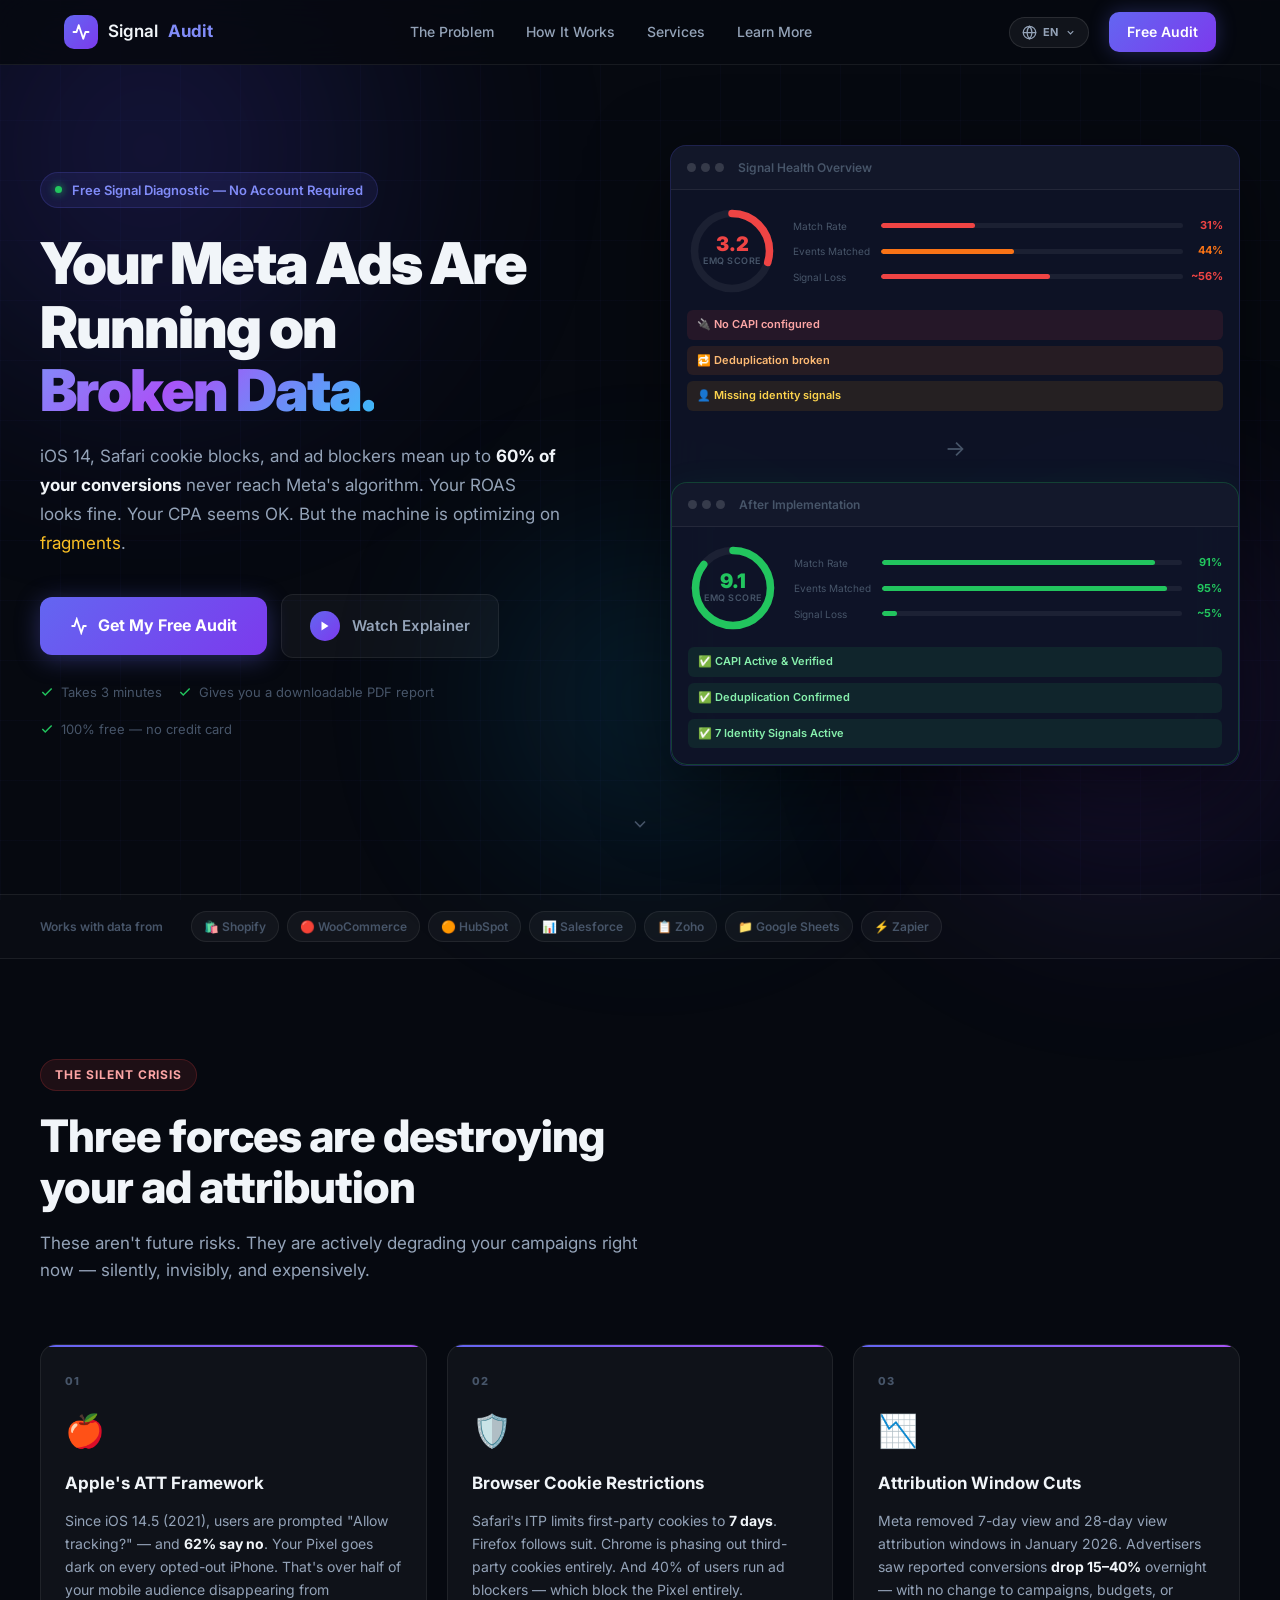
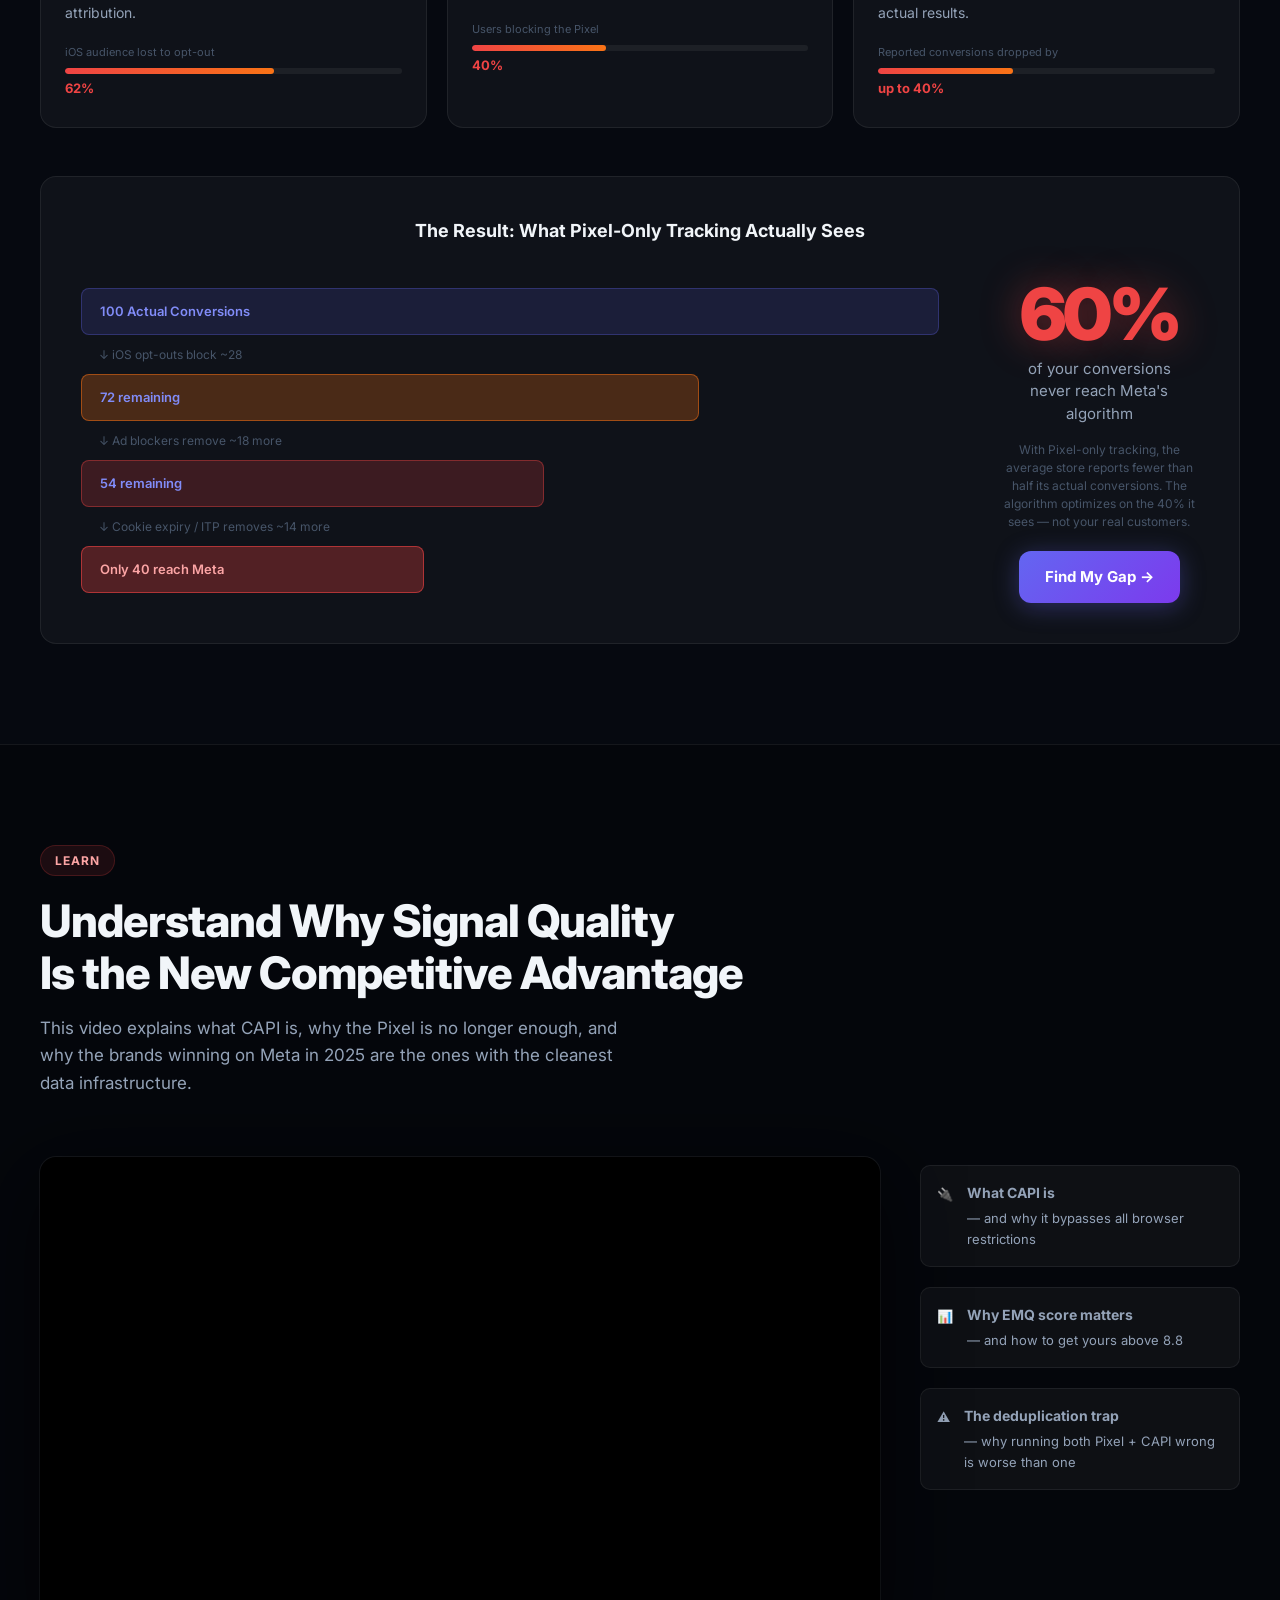
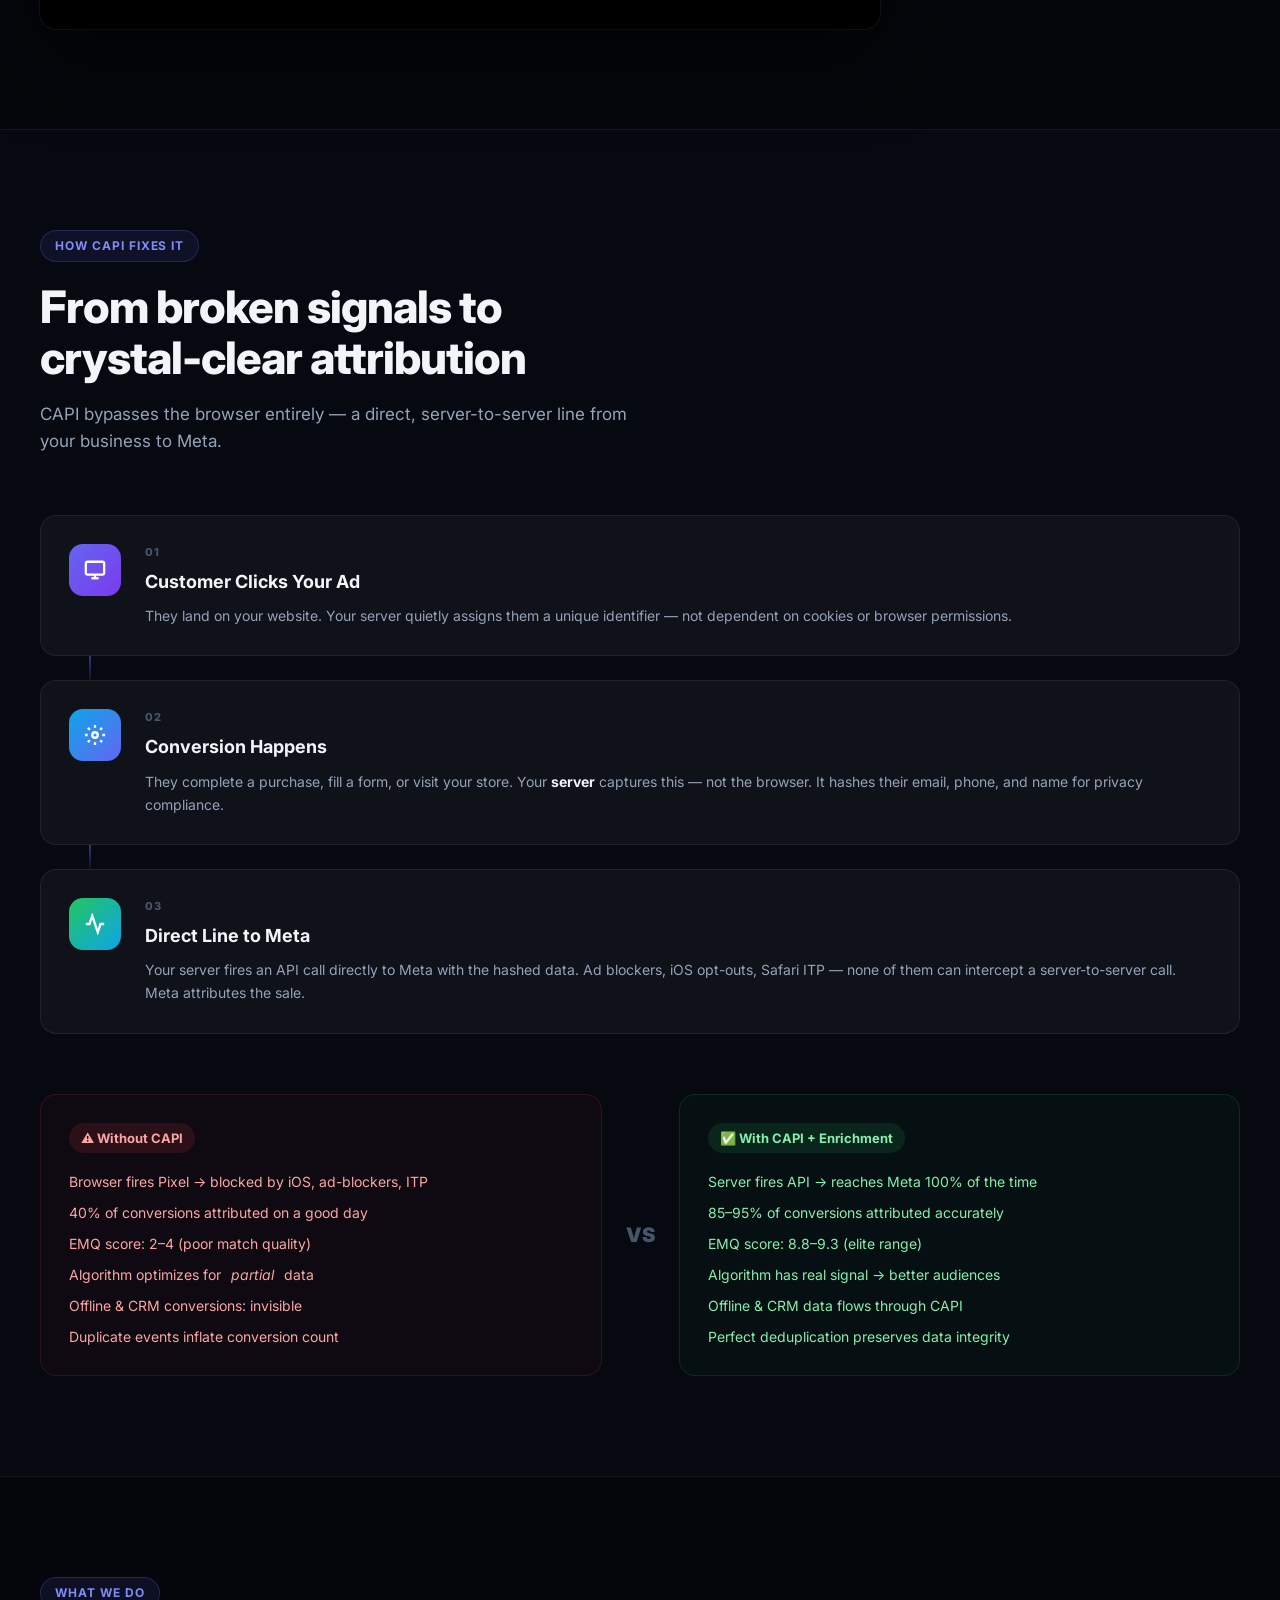
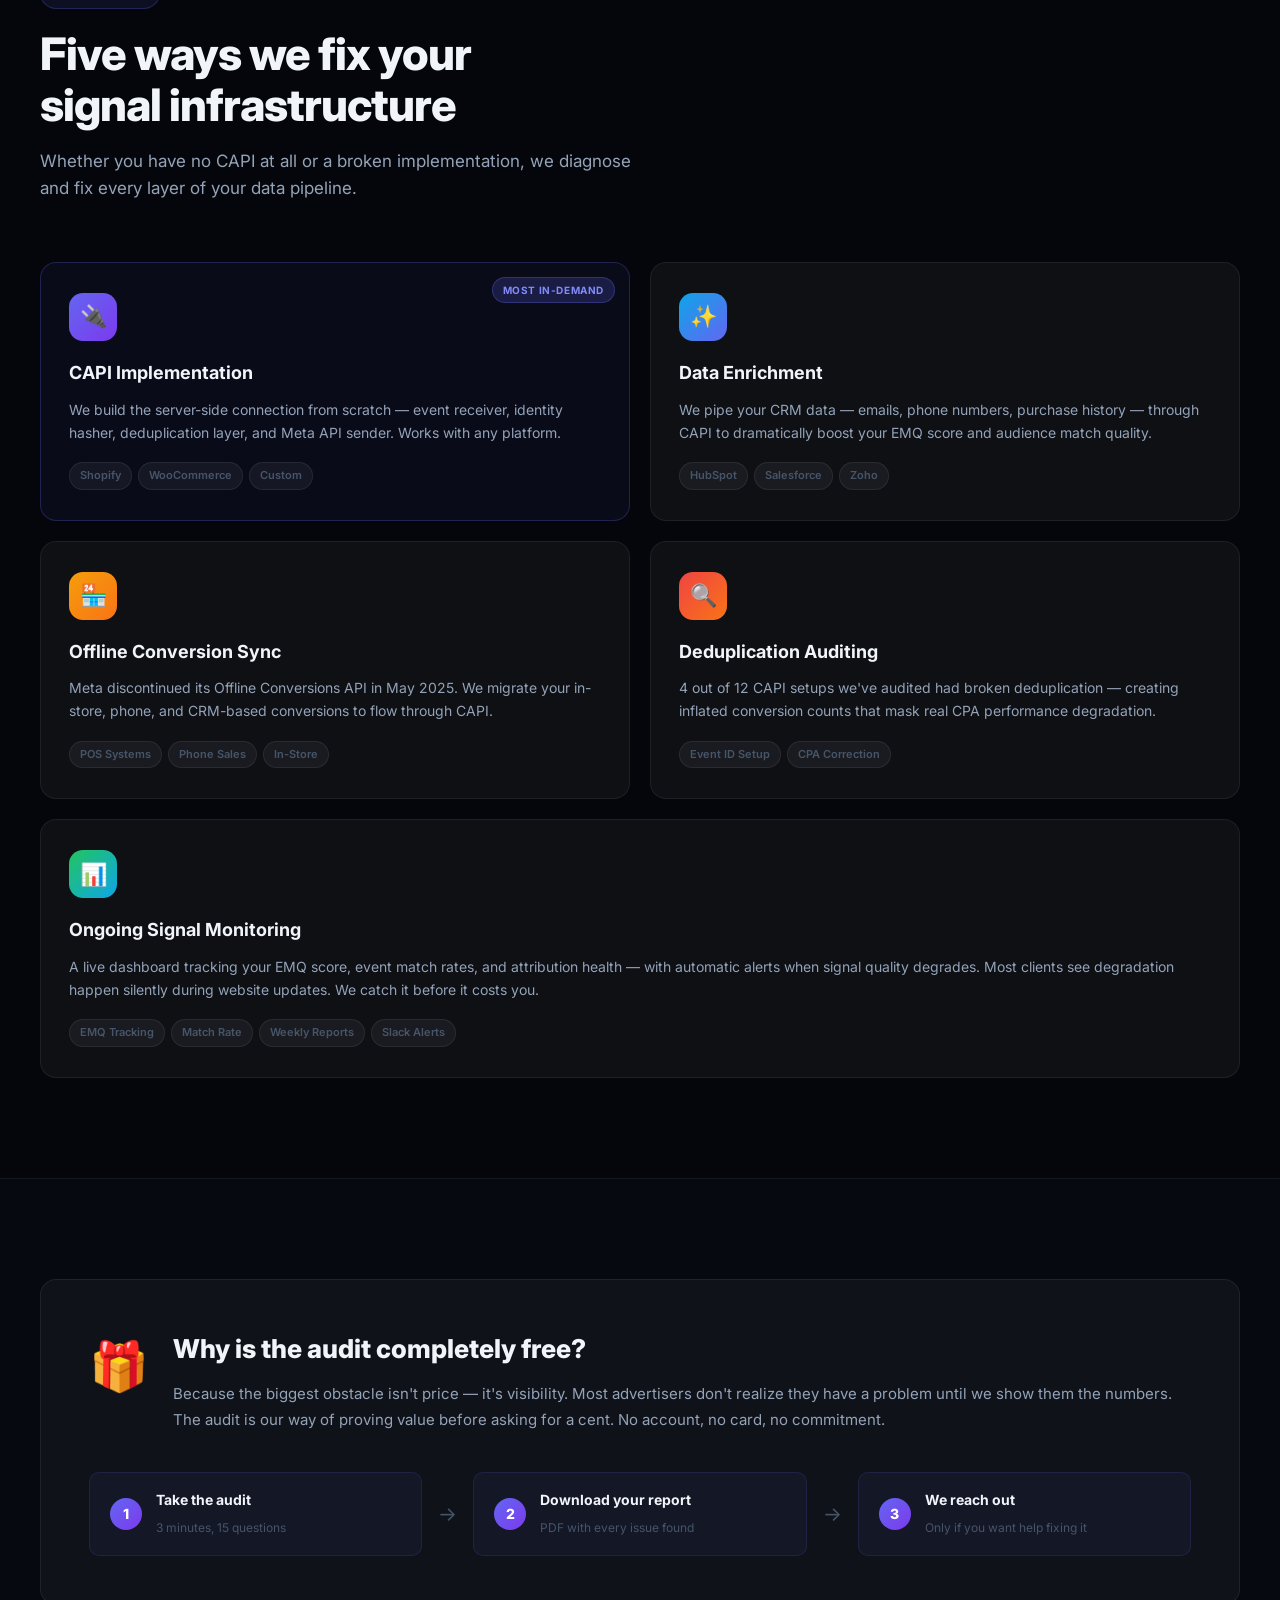
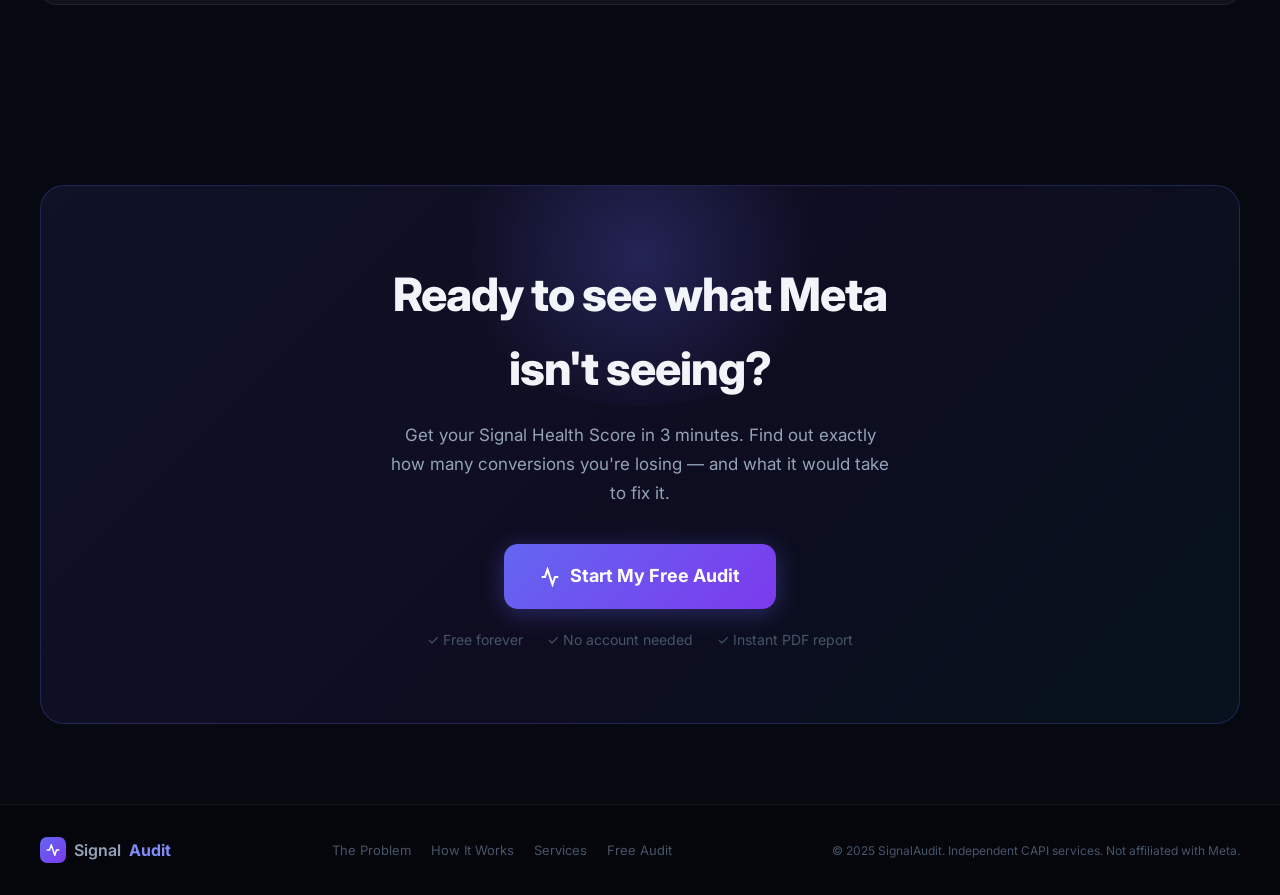
==== index.html @ 362a24eb "Initial commit: Meta CAPI Signal Audit Platform with Email Delivery (Resend)" ====
<!DOCTYPE html>
<html lang="en" dir="ltr">
<head>
  <meta charset="UTF-8" />
  <meta name="viewport" content="width=device-width, initial-scale=1.0" />
  <title>SignalAudit — Free Meta CAPI Diagnostic for Advertisers</title>
  <meta name="description" content="Is Meta getting your real conversion data? Get a free CAPI signal audit that shows exactly how much revenue your broken tracking is costing you — in 3 minutes." />
  <link rel="preconnect" href="https://fonts.googleapis.com" />
  <link rel="preconnect" href="https://fonts.gstatic.com" crossorigin />
  <link href="https://fonts.googleapis.com/css2?family=Inter:wght@300;400;500;600;700;800;900&display=swap" rel="stylesheet" />
  <link rel="stylesheet" href="landing.css" />
</head>
<body>

  <div class="bg-grid"></div>
  <div class="bg-blob b1"></div>
  <div class="bg-blob b2"></div>
  <div class="bg-blob b3"></div>

  <!-- ══ NAV ══ -->
  <nav class="navbar" id="navbar">
    <div class="nav-inner">
      <a href="index.html" class="nav-logo">
        <div class="logo-mark">
          <svg width="18" height="18" viewBox="0 0 24 24" fill="none" stroke="currentColor" stroke-width="2.5" stroke-linecap="round" stroke-linejoin="round"><path d="M22 12h-4l-3 9L9 3l-3 9H2"/></svg>
        </div>
        Signal<strong>Audit</strong>
      </a>
      <div class="nav-links">
        <a href="#problem"      class="nav-link" data-i18n="nav_problem">The Problem</a>
        <a href="#how-it-works" class="nav-link" data-i18n="nav_howItWorks">How It Works</a>
        <a href="#services"     class="nav-link" data-i18n="nav_services">Services</a>
        <a href="#video"        class="nav-link" data-i18n="nav_learnMore">Learn More</a>
      </div>

      <!-- Lang Switcher -->
      <div class="lang-switcher" id="langSwitcher">
        <button class="lang-trigger" onclick="toggleLangMenu(event)" aria-label="Change language">
          <svg width="15" height="15" viewBox="0 0 24 24" fill="none" stroke="currentColor" stroke-width="2" stroke-linecap="round" stroke-linejoin="round"><circle cx="12" cy="12" r="10"/><line x1="2" y1="12" x2="22" y2="12"/><path d="M12 2a15.3 15.3 0 0 1 4 10 15.3 15.3 0 0 1-4 10 15.3 15.3 0 0 1-4-10 15.3 15.3 0 0 1 4-10z"/></svg>
          <span class="lang-current">EN</span>
          <svg class="lang-chevron" width="11" height="11" viewBox="0 0 24 24" fill="none" stroke="currentColor" stroke-width="2.5"><polyline points="6 9 12 15 18 9"/></svg>
        </button>
        <div class="lang-dropdown" id="langDropdown">
          <button class="lang-option active" data-lang="en" onclick="setLang('en')">
            <span class="lang-flag">🇬🇧</span><span class="lang-option-name">English</span><span class="lang-check">✓</span>
          </button>
          <button class="lang-option" data-lang="ar" onclick="setLang('ar')">
            <span class="lang-flag">🇸🇦</span><span class="lang-option-name">العربية</span><span class="lang-check">✓</span>
          </button>
          <button class="lang-option" data-lang="fr" onclick="setLang('fr')">
            <span class="lang-flag">🇫🇷</span><span class="lang-option-name">Français</span><span class="lang-check">✓</span>
          </button>
        </div>
      </div>

      <a href="audit.html" class="nav-cta" data-i18n="nav_freeAudit">
        Free Audit
        <svg width="14" height="14" viewBox="0 0 24 24" fill="none" stroke="currentColor" stroke-width="2.5"><line x1="5" y1="12" x2="19" y2="12"/><polyline points="12 5 19 12 12 19"/></svg>
      </a>
      <button class="hamburger" id="hamburger" onclick="toggleMenu()">
        <span></span><span></span><span></span>
      </button>
    </div>
    <div class="mobile-menu" id="mobileMenu">
      <a href="#problem"      onclick="toggleMenu()" data-i18n="nav_problem">The Problem</a>
      <a href="#how-it-works" onclick="toggleMenu()" data-i18n="nav_howItWorks">How It Works</a>
      <a href="#services"     onclick="toggleMenu()" data-i18n="nav_services">Services</a>
      <a href="#video"        onclick="toggleMenu()" data-i18n="nav_learnMore">Learn More</a>
      <a href="audit.html" class="mobile-cta" data-i18n="nav_freeAudit">Start Free Audit →</a>
    </div>
  </nav>

  <!-- ══ HERO ══ -->
  <section class="hero">
    <div class="hero-inner">
      <div class="hero-text">
        <div class="eyebrow">
          <span class="dot"></span>
          <span data-i18n="hero_eyebrow">Free Signal Diagnostic — No Account Required</span>
        </div>
        <h1><span data-i18n="hero_h1_line1">Your Meta Ads Are Running on</span><br/><span class="grad" data-i18n="hero_h1_line2">Broken Data.</span></h1>
        <p class="hero-sub" data-i18n-html="hero_sub">iOS 14, Safari cookie blocks, and ad blockers mean up to <strong>60% of your conversions</strong> never reach Meta's algorithm. Your ROAS looks fine. Your CPA seems OK. But the machine is optimizing on <em>fragments</em>.</p>
        <div class="hero-actions">
          <a href="audit.html" class="btn-primary btn-lg">
            <svg width="18" height="18" viewBox="0 0 24 24" fill="none" stroke="currentColor" stroke-width="2.5"><path d="M22 12h-4l-3 9L9 3l-3 9H2"/></svg>
            <span data-i18n="hero_cta1">Get My Free Audit</span>
          </a>
          <a href="#video" class="btn-ghost btn-lg">
            <span class="play-icon">
              <svg width="12" height="12" viewBox="0 0 24 24" fill="currentColor"><polygon points="5 3 19 12 5 21 5 3"/></svg>
            </span>
            <span data-i18n="hero_cta2">Watch Explainer</span>
          </a>
        </div>
        <div class="hero-proof">
          <div class="proof-item">
            <svg width="14" height="14" viewBox="0 0 24 24" fill="none" stroke="#22c55e" stroke-width="2.5"><polyline points="20 6 9 17 4 12"/></svg>
            <span data-i18n="hero_proof1">Takes 3 minutes</span>
          </div>
          <div class="proof-item">
            <svg width="14" height="14" viewBox="0 0 24 24" fill="none" stroke="#22c55e" stroke-width="2.5"><polyline points="20 6 9 17 4 12"/></svg>
            <span data-i18n="hero_proof2">Gives you a downloadable PDF report</span>
          </div>
          <div class="proof-item">
            <svg width="14" height="14" viewBox="0 0 24 24" fill="none" stroke="#22c55e" stroke-width="2.5"><polyline points="20 6 9 17 4 12"/></svg>
            <span data-i18n="hero_proof3">100% free — no credit card</span>
          </div>
        </div>
      </div>

      <!-- Hero Visual -->
      <div class="hero-visual">
        <div class="mock-card">
          <div class="mock-header">
            <div class="mock-dots"><span></span><span></span><span></span></div>
            <div class="mock-title" data-i18n="mock_before_title">Signal Health Overview</div>
          </div>
          <div class="mock-body">
            <div class="mock-gauge-row">
              <div class="gauge-wrap">
                <svg class="gauge-svg" viewBox="0 0 120 120">
                  <circle class="gauge-bg" cx="60" cy="60" r="50"/>
                  <circle class="gauge-fill bad" cx="60" cy="60" r="50" stroke-dasharray="314" stroke-dashoffset="220"/>
                </svg>
                <div class="gauge-label">
                  <div class="gauge-num bad">3.2</div>
                  <div class="gauge-sub" data-i18n="mock_emq">EMQ Score</div>
                </div>
              </div>
              <div class="gauge-stats">
                <div class="g-stat">
                  <div class="g-stat-label" data-i18n="mock_match_rate">Match Rate</div>
                  <div class="g-stat-bar"><div class="g-stat-fill" style="width:31%;background:#ef4444"></div></div>
                  <div class="g-stat-pct bad-c">31%</div>
                </div>
                <div class="g-stat">
                  <div class="g-stat-label" data-i18n="mock_events">Events Matched</div>
                  <div class="g-stat-bar"><div class="g-stat-fill" style="width:44%;background:#f97316"></div></div>
                  <div class="g-stat-pct" style="color:#f97316">44%</div>
                </div>
                <div class="g-stat">
                  <div class="g-stat-label" data-i18n="mock_loss">Signal Loss</div>
                  <div class="g-stat-bar"><div class="g-stat-fill" style="width:56%;background:#ef4444"></div></div>
                  <div class="g-stat-pct bad-c">~56%</div>
                </div>
              </div>
            </div>
            <div class="mock-issues">
              <div class="mock-issue red" data-i18n="mock_issue1">🔌 No CAPI configured</div>
              <div class="mock-issue orange" data-i18n="mock_issue2">🔁 Deduplication broken</div>
              <div class="mock-issue yellow" data-i18n="mock_issue3">👤 Missing identity signals</div>
            </div>
          </div>
          <div class="mock-arrow">→</div>
          <div class="mock-card after">
            <div class="mock-header">
              <div class="mock-dots"><span></span><span></span><span></span></div>
              <div class="mock-title" data-i18n="mock_after_title">After Implementation</div>
            </div>
            <div class="mock-body">
              <div class="mock-gauge-row">
                <div class="gauge-wrap">
                  <svg class="gauge-svg" viewBox="0 0 120 120">
                    <circle class="gauge-bg" cx="60" cy="60" r="50"/>
                    <circle class="gauge-fill good" cx="60" cy="60" r="50" stroke-dasharray="314" stroke-dashoffset="45"/>
                  </svg>
                  <div class="gauge-label">
                    <div class="gauge-num good">9.1</div>
                    <div class="gauge-sub" data-i18n="mock_emq">EMQ Score</div>
                  </div>
                </div>
                <div class="gauge-stats">
                  <div class="g-stat">
                    <div class="g-stat-label" data-i18n="mock_match_rate">Match Rate</div>
                    <div class="g-stat-bar"><div class="g-stat-fill" style="width:91%;background:#22c55e"></div></div>
                    <div class="g-stat-pct good-c">91%</div>
                  </div>
                  <div class="g-stat">
                    <div class="g-stat-label" data-i18n="mock_events">Events Matched</div>
                    <div class="g-stat-bar"><div class="g-stat-fill" style="width:95%;background:#22c55e"></div></div>
                    <div class="g-stat-pct good-c">95%</div>
                  </div>
                  <div class="g-stat">
                    <div class="g-stat-label" data-i18n="mock_loss">Signal Loss</div>
                    <div class="g-stat-bar"><div class="g-stat-fill" style="width:5%;background:#22c55e"></div></div>
                    <div class="g-stat-pct good-c">~5%</div>
                  </div>
                </div>
              </div>
              <div class="mock-issues">
                <div class="mock-issue green" data-i18n="mock_fix1">✅ CAPI Active &amp; Verified</div>
                <div class="mock-issue green" data-i18n="mock_fix2">✅ Deduplication Confirmed</div>
                <div class="mock-issue green" data-i18n="mock_fix3">✅ 7 Identity Signals Active</div>
              </div>
            </div>
          </div>
        </div>
      </div>
    </div>
    <div class="scroll-hint">
      <svg width="20" height="20" viewBox="0 0 24 24" fill="none" stroke="currentColor" stroke-width="2"><polyline points="6 9 12 15 18 9"/></svg>
    </div>
  </section>

  <!-- ══ TRUST BAR ══ -->
  <div class="trust-bar">
    <div class="trust-inner">
      <span class="trust-label" data-i18n="trust_label">Works with data from</span>
      <div class="trust-logos">
        <div class="tlogo">🛍️ Shopify</div>
        <div class="tlogo">🔴 WooCommerce</div>
        <div class="tlogo">🟠 HubSpot</div>
        <div class="tlogo">📊 Salesforce</div>
        <div class="tlogo">📋 Zoho</div>
        <div class="tlogo">📁 Google Sheets</div>
        <div class="tlogo">⚡ Zapier</div>
      </div>
    </div>
  </div>

  <!-- ══ THE PROBLEM ══ -->
  <section class="section" id="problem">
    <div class="container">
      <div class="section-badge danger" data-i18n="problem_badge">The Silent Crisis</div>
      <h2 class="section-title" data-i18n-html="problem_title">Three forces are destroying<br/>your ad attribution</h2>
      <p class="section-sub" data-i18n="problem_sub">These aren't future risks. They are actively degrading your campaigns right now.</p>

      <div class="crisis-grid">
        <div class="crisis-card reveal">
          <div class="crisis-num" data-i18n="crisis1_num">01</div>
          <div class="crisis-icon">🍎</div>
          <h3 data-i18n="crisis1_title">Apple's ATT Framework</h3>
          <p data-i18n-html="crisis1_body">Since iOS 14.5 (2021), users are prompted "Allow tracking?" — and <strong>62% say no</strong>.</p>
          <div class="crisis-stat">
            <div class="cstat-label" data-i18n="crisis1_stat">iOS audience lost to opt-out</div>
            <div class="cstat-bar"><div class="cstat-fill" style="width:62%"></div></div>
            <div class="cstat-val" data-i18n="crisis1_val">62%</div>
          </div>
        </div>
        <div class="crisis-card reveal">
          <div class="crisis-num" data-i18n="crisis2_num">02</div>
          <div class="crisis-icon">🛡️</div>
          <h3 data-i18n="crisis2_title">Browser Cookie Restrictions</h3>
          <p data-i18n-html="crisis2_body">Safari's ITP limits first-party cookies to <strong>7 days</strong>.</p>
          <div class="crisis-stat">
            <div class="cstat-label" data-i18n="crisis2_stat">Users blocking the Pixel</div>
            <div class="cstat-bar"><div class="cstat-fill" style="width:40%"></div></div>
            <div class="cstat-val" data-i18n="crisis2_val">40%</div>
          </div>
        </div>
        <div class="crisis-card reveal">
          <div class="crisis-num" data-i18n="crisis3_num">03</div>
          <div class="crisis-icon">📉</div>
          <h3 data-i18n="crisis3_title">Attribution Window Cuts</h3>
          <p data-i18n-html="crisis3_body">Meta removed 7-day view and 28-day view attribution windows in January 2026.</p>
          <div class="crisis-stat">
            <div class="cstat-label" data-i18n="crisis3_stat">Reported conversions dropped by</div>
            <div class="cstat-bar"><div class="cstat-fill" style="width:40%"></div></div>
            <div class="cstat-val" data-i18n="crisis3_val">up to 40%</div>
          </div>
        </div>
      </div>

      <!-- Infograph -->
      <div class="infograph reveal">
        <div class="infograph-title" data-i18n="infograph_title">The Result: What Pixel-Only Tracking Actually Sees</div>
        <div class="infograph-body">
          <div class="funnel-wrap">
            <div class="funnel-step"><div class="funnel-bar" style="width:100%"><span data-i18n="funnel_step1">100 Actual Conversions</span></div></div>
            <div class="funnel-arrow" data-i18n="funnel_arrow1">↓ iOS opt-outs block ~28</div>
            <div class="funnel-step"><div class="funnel-bar" style="width:72%;background:rgba(249,115,22,0.25);border-color:rgba(249,115,22,0.5)"><span data-i18n="funnel_step2">72 remaining</span></div></div>
            <div class="funnel-arrow" data-i18n="funnel_arrow2">↓ Ad blockers remove ~18 more</div>
            <div class="funnel-step"><div class="funnel-bar" style="width:54%;background:rgba(239,68,68,0.2);border-color:rgba(239,68,68,0.4)"><span data-i18n="funnel_step3">54 remaining</span></div></div>
            <div class="funnel-arrow" data-i18n="funnel_arrow3">↓ Cookie expiry / ITP removes ~14 more</div>
            <div class="funnel-step"><div class="funnel-bar" style="width:40%;background:rgba(239,68,68,0.3);border-color:rgba(239,68,68,0.6)"><span style="color:#fca5a5" data-i18n="funnel_step4">Only 40 reach Meta</span></div></div>
          </div>
          <div class="infograph-right">
            <div class="infograph-big-num">60%</div>
            <div class="infograph-big-label" data-i18n-html="infograph_bigLabel">of your conversions<br/>never reach Meta's<br/>algorithm</div>
            <div class="infograph-caption" data-i18n="infograph_caption">With Pixel-only tracking, the average store reports fewer than half its actual conversions.</div>
            <a href="audit.html" class="btn-primary" style="margin-top:20px"><span data-i18n="infograph_btn">Find My Gap →</span></a>
          </div>
        </div>
      </div>
    </div>
  </section>

  <!-- ══ VIDEO ══ -->
  <section class="section section-dark" id="video">
    <div class="container">
      <div class="section-badge" data-i18n="video_badge">Learn</div>
      <h2 class="section-title" data-i18n-html="video_title">Understand Why Signal Quality<br/>Is the New Competitive Advantage</h2>
      <p class="section-sub" data-i18n="video_sub">This video explains what CAPI is, why the Pixel is no longer enough, and why the brands winning on Meta in 2025 are the ones with the cleanest data infrastructure.</p>
      <div class="video-wrap reveal">
        <div class="video-frame">
          <iframe src="https://www.youtube.com/embed/6qgNfVnOtSI?rel=0&modestbranding=1&color=white" title="Meta Conversions API Explained" frameborder="0" allow="accelerometer; autoplay; clipboard-write; encrypted-media; gyroscope; picture-in-picture" allowfullscreen></iframe>
        </div>
        <div class="video-caption">
          <div class="vc-item">
            <div class="vc-icon">🔌</div>
            <div><strong data-i18n="vc1_title">What CAPI is</strong> <span data-i18n="vc1_body">— and why it bypasses all browser restrictions</span></div>
          </div>
          <div class="vc-item">
            <div class="vc-icon">📊</div>
            <div><strong data-i18n="vc2_title">Why EMQ score matters</strong> <span data-i18n="vc2_body">— and how to get yours above 8.8</span></div>
          </div>
          <div class="vc-item">
            <div class="vc-icon">⚠️</div>
            <div><strong data-i18n="vc3_title">The deduplication trap</strong> <span data-i18n="vc3_body">— why running both Pixel + CAPI wrong is worse than one</span></div>
          </div>
        </div>
      </div>
    </div>
  </section>

  <!-- ══ HOW IT WORKS ══ -->
  <section class="section" id="how-it-works">
    <div class="container">
      <div class="section-badge accent" data-i18n="how_badge">How CAPI Fixes It</div>
      <h2 class="section-title" data-i18n-html="how_title">From broken signals to<br/>crystal-clear attribution</h2>
      <p class="section-sub" data-i18n="how_sub">CAPI bypasses the browser entirely — a direct, server-to-server line from your business to Meta.</p>

      <div class="flow-diagram reveal">
        <div class="flow-step">
          <div class="flow-icon" style="background:linear-gradient(135deg,#6366f1,#7c3aed)">
            <svg width="22" height="22" viewBox="0 0 24 24" fill="none" stroke="white" stroke-width="2.5"><rect x="2" y="3" width="20" height="14" rx="2"/><line x1="8" y1="21" x2="16" y2="21"/><line x1="12" y1="17" x2="12" y2="21"/></svg>
          </div>
          <div class="flow-content">
            <div class="flow-num" data-i18n="flow1_num">01</div>
            <div class="flow-title" data-i18n="flow1_title">Customer Clicks Your Ad</div>
            <div class="flow-body" data-i18n="flow1_body">They land on your website. Your server quietly assigns them a unique identifier — not dependent on cookies or browser permissions.</div>
          </div>
        </div>
        <div class="flow-connector"></div>
        <div class="flow-step">
          <div class="flow-icon" style="background:linear-gradient(135deg,#0ea5e9,#6366f1)">
            <svg width="22" height="22" viewBox="0 0 24 24" fill="none" stroke="white" stroke-width="2.5"><circle cx="12" cy="12" r="3"/><path d="M12 1v3M12 20v3M4.22 4.22l2.12 2.12M17.66 17.66l2.12 2.12M1 12h3M20 12h3M4.22 19.78l2.12-2.12M17.66 6.34l2.12-2.12"/></svg>
          </div>
          <div class="flow-content">
            <div class="flow-num" data-i18n="flow2_num">02</div>
            <div class="flow-title" data-i18n="flow2_title">Conversion Happens</div>
            <div class="flow-body" data-i18n-html="flow2_body">They complete a purchase, fill a form, or visit your store. Your <strong>server</strong> captures this — not the browser.</div>
          </div>
        </div>
        <div class="flow-connector"></div>
        <div class="flow-step">
          <div class="flow-icon" style="background:linear-gradient(135deg,#22c55e,#0ea5e9)">
            <svg width="22" height="22" viewBox="0 0 24 24" fill="none" stroke="white" stroke-width="2.5"><path d="M22 12h-4l-3 9L9 3l-3 9H2"/></svg>
          </div>
          <div class="flow-content">
            <div class="flow-num" data-i18n="flow3_num">03</div>
            <div class="flow-title" data-i18n="flow3_title">Direct Line to Meta</div>
            <div class="flow-body" data-i18n="flow3_body">Your server fires an API call directly to Meta. Ad blockers, iOS opt-outs, Safari ITP — none of them can intercept a server-to-server call. Meta attributes the sale.</div>
          </div>
        </div>
      </div>

      <div class="compare-grid reveal">
        <div class="compare-card before-card">
          <div class="compare-label before" data-i18n="compare_before_label">⚠️ Without CAPI</div>
          <ul class="compare-list" id="compareBeforeList">
            <li class="bad-item">Browser fires Pixel → blocked by iOS, ad-blockers, ITP</li>
            <li class="bad-item">40% of conversions attributed on a good day</li>
            <li class="bad-item">EMQ score: 2–4 (poor match quality)</li>
            <li class="bad-item">Algorithm optimizes for <em>partial</em> data</li>
            <li class="bad-item">Offline &amp; CRM conversions: invisible</li>
            <li class="bad-item">Duplicate events inflate conversion count</li>
          </ul>
        </div>
        <div class="compare-vs">VS</div>
        <div class="compare-card after-card">
          <div class="compare-label after" data-i18n="compare_after_label">✅ With CAPI + Enrichment</div>
          <ul class="compare-list" id="compareAfterList">
            <li class="good-item">Server fires API → reaches Meta 100% of the time</li>
            <li class="good-item">85–95% of conversions attributed accurately</li>
            <li class="good-item">EMQ score: 8.8–9.3 (elite range)</li>
            <li class="good-item">Algorithm has real signal → better audiences</li>
            <li class="good-item">Offline &amp; CRM data flows through CAPI</li>
            <li class="good-item">Perfect deduplication preserves data integrity</li>
          </ul>
        </div>
      </div>
    </div>
  </section>

  <!-- ══ SERVICES ══ -->
  <section class="section section-dark" id="services">
    <div class="container">
      <div class="section-badge accent" data-i18n="services_badge">What We Do</div>
      <h2 class="section-title" data-i18n-html="services_title">Five ways we fix your<br/>signal infrastructure</h2>
      <p class="section-sub" data-i18n="services_sub">Whether you have no CAPI at all or a broken implementation, we diagnose and fix every layer of your data pipeline.</p>
      <div class="services-grid">
        <div class="service-card reveal featured-service">
          <div class="service-badge" data-i18n="svc1_badge">Most In-Demand</div>
          <div class="service-icon" style="background:linear-gradient(135deg,#6366f1,#7c3aed)">🔌</div>
          <h3 data-i18n="svc1_title">CAPI Implementation</h3>
          <p data-i18n="svc1_body">We build the server-side connection from scratch — event receiver, identity hasher, deduplication layer, and Meta API sender.</p>
          <div class="service-tags"><span>Shopify</span><span>WooCommerce</span><span>Custom</span></div>
        </div>
        <div class="service-card reveal">
          <div class="service-icon" style="background:linear-gradient(135deg,#0ea5e9,#6366f1)">✨</div>
          <h3 data-i18n="svc2_title">Data Enrichment</h3>
          <p data-i18n="svc2_body">We pipe your CRM data through CAPI to dramatically boost your EMQ score and audience match quality.</p>
          <div class="service-tags"><span>HubSpot</span><span>Salesforce</span><span>Zoho</span></div>
        </div>
        <div class="service-card reveal">
          <div class="service-icon" style="background:linear-gradient(135deg,#f59e0b,#f97316)">🏪</div>
          <h3 data-i18n="svc3_title">Offline Conversion Sync</h3>
          <p data-i18n="svc3_body">Meta discontinued its Offline Conversions API in May 2025. We migrate your in-store and CRM-based conversions to flow through CAPI.</p>
          <div class="service-tags"><span>POS Systems</span><span>Phone Sales</span><span>In-Store</span></div>
        </div>
        <div class="service-card reveal">
          <div class="service-icon" style="background:linear-gradient(135deg,#ef4444,#f97316)">🔍</div>
          <h3 data-i18n="svc4_title">Deduplication Auditing</h3>
          <p data-i18n="svc4_body">4 out of 12 CAPI setups we've audited had broken deduplication — creating inflated conversion counts that mask real CPA degradation.</p>
          <div class="service-tags"><span>Event ID Setup</span><span>CPA Correction</span></div>
        </div>
        <div class="service-card reveal" style="grid-column: span 2;">
          <div class="service-icon" style="background:linear-gradient(135deg,#22c55e,#0ea5e9)">📊</div>
          <h3 data-i18n="svc5_title">Ongoing Signal Monitoring</h3>
          <p data-i18n="svc5_body">A live dashboard tracking your EMQ score, event match rates, and attribution health — with automatic alerts when signal quality degrades.</p>
          <div class="service-tags"><span>EMQ Tracking</span><span>Match Rate</span><span>Weekly Reports</span><span>Slack Alerts</span></div>
        </div>
      </div>
    </div>
  </section>

  <!-- ══ WHY FREE ══ -->
  <section class="section" id="why-free">
    <div class="container">
      <div class="free-banner reveal">
        <div class="free-left">
          <div class="free-icon">🎁</div>
          <div>
            <h2 data-i18n="free_h2">Why is the audit completely free?</h2>
            <p data-i18n="free_p">Because the biggest obstacle isn't price — it's visibility. Most advertisers don't realize they have a problem until we show them the numbers.</p>
          </div>
        </div>
        <div class="free-steps">
          <div class="free-step">
            <div class="fstep-num">1</div>
            <div><strong data-i18n="fstep1_title">Take the audit</strong><span data-i18n="fstep1_desc">3 minutes, 15 questions</span></div>
          </div>
          <div class="fstep-arrow">→</div>
          <div class="free-step">
            <div class="fstep-num">2</div>
            <div><strong data-i18n="fstep2_title">Download your report</strong><span data-i18n="fstep2_desc">PDF with every issue found</span></div>
          </div>
          <div class="fstep-arrow">→</div>
          <div class="free-step">
            <div class="fstep-num">3</div>
            <div><strong data-i18n="fstep3_title">We reach out</strong><span data-i18n="fstep3_desc">Only if you want help fixing it</span></div>
          </div>
        </div>
      </div>
    </div>
  </section>

  <!-- ══ FINAL CTA ══ -->
  <section class="section cta-section">
    <div class="container">
      <div class="cta-block reveal">
        <div class="cta-glow"></div>
        <div class="cta-content">
          <h2 data-i18n-html="cta_h2">Ready to see what Meta<br/>isn't seeing?</h2>
          <p data-i18n="cta_p">Get your Signal Health Score in 3 minutes.</p>
          <a href="audit.html" class="btn-primary btn-xl">
            <svg width="20" height="20" viewBox="0 0 24 24" fill="none" stroke="currentColor" stroke-width="2.5"><path d="M22 12h-4l-3 9L9 3l-3 9H2"/></svg>
            <span data-i18n="cta_btn">Start My Free Audit</span>
          </a>
          <div class="cta-proof">
            <span data-i18n="cta_proof1">✓ Free forever</span>
            <span data-i18n="cta_proof2">✓ No account needed</span>
            <span data-i18n="cta_proof3">✓ Instant PDF report</span>
          </div>
        </div>
      </div>
    </div>
  </section>

  <!-- ══ FOOTER ══ -->
  <footer class="site-footer">
    <div class="footer-inner">
      <div class="footer-logo">
        <div class="logo-mark sm"><svg width="14" height="14" viewBox="0 0 24 24" fill="none" stroke="currentColor" stroke-width="2.5" stroke-linecap="round" stroke-linejoin="round"><path d="M22 12h-4l-3 9L9 3l-3 9H2"/></svg></div>
        Signal<strong>Audit</strong>
      </div>
      <div class="footer-links">
        <a href="#problem"      data-i18n="nav_problem">The Problem</a>
        <a href="#how-it-works" data-i18n="nav_howItWorks">How It Works</a>
        <a href="#services"     data-i18n="nav_services">Services</a>
        <a href="audit.html"    data-i18n="nav_freeAudit">Free Audit →</a>
      </div>
      <div class="footer-copy" data-i18n="footer_copy">© 2025 SignalAudit. Independent CAPI services. Not affiliated with Meta.</div>
    </div>
  </footer>

  <script src="i18n.js"></script>
  <script src="landing.js"></script>
  <script>
    /* ── Compare lists (depends on current language) ── */
    function updateCompareLists() {
      const beforeItems = t('compare_before');
      const afterItems  = t('compare_after');
      const beforeList  = document.getElementById('compareBeforeList');
      const afterList   = document.getElementById('compareAfterList');
      if (beforeList && Array.isArray(beforeItems)) {
        beforeList.innerHTML = beforeItems.map(function(i){ return '<li class="bad-item">' + i + '</li>'; }).join('');
      }
      if (afterList && Array.isArray(afterItems)) {
        afterList.innerHTML = afterItems.map(function(i){ return '<li class="good-item">' + i + '</li>'; }).join('');
      }
    }

    /* ── Hook into i18n.js setLang WITHOUT overriding (avoids hoisting bug) ── */
    window._onLangChange = function() { updateCompareLists(); };

    document.addEventListener('DOMContentLoaded', function() {
      applyTranslations();
      updateCompareLists();
    });
  </script>

</body>
</html>
---- landing.css ----
/* ════════════════════════════════════════════════
   SIGNAL AUDIT — LANDING PAGE STYLESHEET
   ════════════════════════════════════════════════ */

*, *::before, *::after { box-sizing: border-box; margin: 0; padding: 0; }

:root {
  --bg:       #060910;
  --bg2:      #0b0f1a;
  --surface:  rgba(255,255,255,0.04);
  --border:   rgba(255,255,255,0.07);
  --text-1:   #f1f5f9;
  --text-2:   #94a3b8;
  --text-3:   #475569;
  --accent:   #6366f1;
  --accent-2: #818cf8;
  --green:    #22c55e;
  --yellow:   #f59e0b;
  --red:      #ef4444;
  --orange:   #f97316;
  --rad:      16px;
  --rad-sm:   10px;
  --ease:     cubic-bezier(0.4, 0, 0.2, 1);
}

html { scroll-behavior: smooth; }

body {
  background: var(--bg);
  color: var(--text-1);
  font-family: 'Inter', -apple-system, sans-serif;
  line-height: 1.6;
  overflow-x: hidden;
}

/* ── GRID BACKGROUND ── */
.bg-grid {
  position: fixed; inset: 0; z-index: 0; pointer-events: none;
  background-image:
    linear-gradient(rgba(99,102,241,0.03) 1px, transparent 1px),
    linear-gradient(90deg, rgba(99,102,241,0.03) 1px, transparent 1px);
  background-size: 60px 60px;
}

/* ── BLOBS ── */
.bg-blob {
  position: fixed; border-radius: 50%; filter: blur(100px);
  pointer-events: none; z-index: 0; opacity: 0.25;
  animation: blobF 10s ease-in-out infinite alternate;
}
.b1 { width:700px; height:700px; background:radial-gradient(#4f46e5,transparent 70%); top:-200px; left:-200px; }
.b2 { width:500px; height:500px; background:radial-gradient(#7c3aed,transparent 70%); top:50%; right:-100px; animation-delay:-4s; }
.b3 { width:400px; height:400px; background:radial-gradient(#0ea5e9,transparent 70%); bottom:0; left:35%; animation-delay:-7s; }
@keyframes blobF { to { transform: translate(40px,30px) scale(1.08); } }

/* ── NAV ── */
.navbar {
  position: sticky; top: 0; z-index: 200;
  background: rgba(6,9,16,0.85);
  backdrop-filter: blur(24px);
  border-bottom: 1px solid var(--border);
}
.nav-inner {
  max-width: 1200px; margin: 0 auto;
  display: flex; align-items: center; gap: 20px;
  padding: 0 24px; height: 64px;
}
.nav-logo {
  display: flex; align-items: center; gap: 10px;
  font-size: 17px; font-weight: 600; color: var(--text-1);
  text-decoration: none; white-space: nowrap; flex-shrink: 0;
}
.nav-logo strong { color: var(--accent-2); font-weight: 700; }
.logo-mark {
  width: 34px; height: 34px; border-radius: 10px;
  background: linear-gradient(135deg, var(--accent), #7c3aed);
  display: flex; align-items: center; justify-content: center; color: white;
  flex-shrink: 0;
}
.logo-mark.sm { width: 26px; height: 26px; border-radius: 7px; }
.nav-links {
  display: flex; align-items: center; gap: 4px; flex: 1; justify-content: center;
}
.nav-link {
  color: var(--text-2); font-size: 14px; font-weight: 500;
  text-decoration: none; padding: 8px 14px; border-radius: 8px;
  transition: all 0.2s; white-space: nowrap;
}
.nav-link:hover { color: var(--text-1); background: var(--surface); }
.nav-cta {
  display: flex; align-items: center; gap: 8px;
  padding: 9px 18px; border-radius: 10px;
  background: linear-gradient(135deg, var(--accent), #7c3aed);
  color: white; font-size: 14px; font-weight: 600;
  text-decoration: none; white-space: nowrap; flex-shrink: 0;
  box-shadow: 0 0 20px rgba(99,102,241,0.3);
  transition: all 0.2s;
}
.nav-cta:hover { transform: translateY(-1px); box-shadow: 0 4px 24px rgba(99,102,241,0.45); }

/* ── HAMBURGER ── */
.hamburger {
  display: none; flex-direction: column; gap: 5px;
  background: none; border: none; cursor: pointer; padding: 8px; margin-left: auto;
}
.hamburger span {
  display: block; width: 22px; height: 2px;
  background: var(--text-2); border-radius: 2px;
  transition: all 0.3s;
}
.hamburger.open span:nth-child(1) { transform: rotate(45deg) translate(5px, 5px); }
.hamburger.open span:nth-child(2) { opacity: 0; }
.hamburger.open span:nth-child(3) { transform: rotate(-45deg) translate(5px, -5px); }

.mobile-menu {
  display: none; flex-direction: column; gap: 4px;
  padding: 12px 24px 20px;
  border-top: 1px solid var(--border);
}
.mobile-menu a {
  color: var(--text-2); text-decoration: none; font-size: 15px;
  font-weight: 500; padding: 12px 0;
  border-bottom: 1px solid var(--border);
}
.mobile-menu .mobile-cta {
  margin-top: 12px; padding: 14px;
  background: linear-gradient(135deg, var(--accent), #7c3aed);
  color: white; text-align: center; border-radius: 12px; border: none;
  font-weight: 700; font-size: 15px;
}
.mobile-menu.open { display: flex; }

/* ═══════════ HERO ═══════════ */
.hero {
  position: relative; z-index: 1;
  padding: 80px 24px 60px; overflow: hidden;
}
.hero-inner {
  max-width: 1200px; margin: 0 auto;
  display: grid; grid-template-columns: 1fr 1fr; gap: 60px; align-items: center;
}
.eyebrow {
  display: inline-flex; align-items: center; gap: 10px;
  font-size: 13px; font-weight: 600; color: var(--accent-2);
  background: rgba(99,102,241,0.1); border: 1px solid rgba(99,102,241,0.2);
  padding: 7px 14px; border-radius: 100px; margin-bottom: 24px;
}
.dot {
  width: 7px; height: 7px; border-radius: 50%;
  background: var(--green);
  box-shadow: 0 0 8px var(--green);
  animation: pulse 2s ease-in-out infinite;
}
@keyframes pulse { 0%, 100% { opacity: 1; transform: scale(1); } 50% { opacity: 0.6; transform: scale(0.85); } }

h1 {
  font-size: clamp(36px, 4.5vw, 58px); font-weight: 900;
  line-height: 1.1; letter-spacing: -2px; margin-bottom: 20px;
}
.grad {
  background: linear-gradient(135deg, #818cf8 0%, #a855f7 40%, #38bdf8 100%);
  -webkit-background-clip: text; -webkit-text-fill-color: transparent; background-clip: text;
}
.hero-sub {
  font-size: 17px; color: var(--text-2); line-height: 1.7; margin-bottom: 36px; max-width: 520px;
}
.hero-sub strong { color: var(--text-1); }
.hero-sub em { color: #fbbf24; font-style: normal; }

.hero-actions { display: flex; align-items: center; gap: 14px; flex-wrap: wrap; margin-bottom: 24px; }

.btn-primary {
  display: inline-flex; align-items: center; gap: 10px;
  padding: 14px 26px; border-radius: 12px;
  background: linear-gradient(135deg, var(--accent), #7c3aed);
  color: white; font-weight: 700; font-size: 15px;
  text-decoration: none; border: none; cursor: pointer; font-family: inherit;
  box-shadow: 0 4px 24px rgba(99,102,241,0.35);
  transition: all 0.22s var(--ease);
}
.btn-primary:hover { transform: translateY(-2px); box-shadow: 0 8px 36px rgba(99,102,241,0.5); }
.btn-primary.btn-lg { font-size: 16px; padding: 16px 30px; }
.btn-primary.btn-xl { font-size: 18px; padding: 18px 36px; border-radius: 14px; }

.btn-ghost {
  display: inline-flex; align-items: center; gap: 12px;
  padding: 14px 24px; border-radius: 12px;
  background: var(--surface); border: 1px solid var(--border);
  color: var(--text-2); font-weight: 600; font-size: 15px;
  text-decoration: none; transition: all 0.22s;
}
.btn-ghost:hover { background: rgba(255,255,255,0.07); color: var(--text-1); }
.btn-ghost.btn-lg { padding: 16px 28px; }

.play-icon {
  width: 30px; height: 30px; border-radius: 50%;
  background: linear-gradient(135deg, var(--accent), #7c3aed);
  display: flex; align-items: center; justify-content: center; color: white; flex-shrink: 0;
}

.hero-proof {
  display: flex; flex-wrap: wrap; gap: 16px;
}
.proof-item {
  display: flex; align-items: center; gap: 7px;
  font-size: 13px; color: var(--text-3);
}

/* ── HERO VISUAL ── */
.hero-visual { position: relative; }

.mock-card {
  background: rgba(15,20,40,0.9);
  border: 1px solid rgba(99,102,241,0.2);
  border-radius: var(--rad); overflow: hidden;
  box-shadow: 0 24px 80px rgba(0,0,0,0.5);
  backdrop-filter: blur(20px);
  position: relative;
}
.mock-card.after {
  margin-top: 12px;
  border-color: rgba(34,197,94,0.25);
  box-shadow: 0 12px 40px rgba(34,197,94,0.1);
}
.mock-header {
  display: flex; align-items: center; gap: 10px;
  padding: 12px 16px; border-bottom: 1px solid var(--border);
  background: rgba(255,255,255,0.02);
}
.mock-dots { display: flex; gap: 5px; }
.mock-dots span {
  width: 9px; height: 9px; border-radius: 50%;
  background: rgba(255,255,255,0.15);
}
.mock-title { font-size: 12px; font-weight: 600; color: var(--text-3); margin-left: 4px; }
.mock-body { padding: 16px; }
.mock-arrow {
  text-align: center; font-size: 22px; color: var(--text-3); padding: 4px 0;
}

.mock-gauge-row { display: flex; gap: 16px; align-items: center; margin-bottom: 14px; }
.gauge-wrap { position: relative; width: 90px; height: 90px; flex-shrink: 0; }
.gauge-svg { transform: rotate(-90deg); }
.gauge-bg   { fill: none; stroke: rgba(255,255,255,0.06); stroke-width: 10; }
.gauge-fill { fill: none; stroke-width: 10; stroke-linecap: round; }
.gauge-fill.bad  { stroke: var(--red); }
.gauge-fill.good { stroke: var(--green); }
.gauge-label {
  position: absolute; inset: 0; display: flex;
  flex-direction: column; align-items: center; justify-content: center;
}
.gauge-num { font-size: 20px; font-weight: 900; line-height: 1; }
.gauge-num.bad  { color: var(--red);   }
.gauge-num.good { color: var(--green); }
.gauge-sub { font-size: 9px; color: var(--text-3); font-weight: 600; text-transform: uppercase; letter-spacing: 0.05em; }

.gauge-stats { flex: 1; display: flex; flex-direction: column; gap: 8px; }
.g-stat { display: flex; align-items: center; gap: 8px; }
.g-stat-label { font-size: 10px; color: var(--text-3); width: 80px; flex-shrink: 0; }
.g-stat-bar { flex: 1; height: 5px; border-radius: 10px; background: rgba(255,255,255,0.06); overflow: hidden; }
.g-stat-fill { height: 100%; border-radius: 10px; transition: width 1.5s var(--ease); }
.g-stat-pct { font-size: 11px; font-weight: 700; width: 32px; text-align: right; }
.bad-c  { color: var(--red);   }
.good-c { color: var(--green); }

.mock-issues { display: flex; flex-direction: column; gap: 6px; }
.mock-issue {
  font-size: 11px; font-weight: 600; padding: 6px 10px; border-radius: 6px;
}
.mock-issue.red    { background: rgba(239,68,68,0.1); color: #fca5a5; }
.mock-issue.orange { background: rgba(249,115,22,0.1); color: #fdba74; }
.mock-issue.yellow { background: rgba(245,158,11,0.1); color: #fcd34d; }
.mock-issue.green  { background: rgba(34,197,94,0.1); color: #86efac; }

/* Scroll hint */
.scroll-hint {
  display: flex; justify-content: center; margin-top: 48px;
  color: var(--text-3); animation: bounce 2s ease-in-out infinite;
}
@keyframes bounce { 0%,100%{transform:translateY(0)} 50%{transform:translateY(6px)} }

/* ═══════════ TRUST BAR ═══════════ */
.trust-bar {
  position: relative; z-index: 1;
  border-top: 1px solid var(--border);
  border-bottom: 1px solid var(--border);
  background: rgba(255,255,255,0.015);
  padding: 16px 24px;
}
.trust-inner {
  max-width: 1200px; margin: 0 auto;
  display: flex; align-items: center; gap: 28px; flex-wrap: wrap;
}
.trust-label { font-size: 12px; font-weight: 600; color: var(--text-3); white-space: nowrap; }
.trust-logos { display: flex; align-items: center; gap: 8px; flex-wrap: wrap; }
.tlogo {
  font-size: 12px; font-weight: 600; color: var(--text-3);
  background: rgba(255,255,255,0.04); border: 1px solid var(--border);
  padding: 5px 12px; border-radius: 100px;
  transition: all 0.2s;
}
.tlogo:hover { color: var(--text-2); background: rgba(255,255,255,0.07); }

/* ═══════════ SECTIONS ═══════════ */
.section {
  position: relative; z-index: 1; padding: 100px 24px;
}
.section-dark {
  background: rgba(0,0,0,0.3);
  border-top: 1px solid var(--border);
  border-bottom: 1px solid var(--border);
}
.container { max-width: 1200px; margin: 0 auto; }

.section-badge {
  display: inline-flex; align-items: center;
  font-size: 12px; font-weight: 700; padding: 5px 14px; border-radius: 100px;
  text-transform: uppercase; letter-spacing: 0.08em; margin-bottom: 20px;
  background: rgba(239,68,68,0.1); border: 1px solid rgba(239,68,68,0.2); color: #fca5a5;
}
.section-badge.accent {
  background: rgba(99,102,241,0.1); border-color: rgba(99,102,241,0.25); color: var(--accent-2);
}
.section-badge.danger {
  background: rgba(239,68,68,0.1); border-color: rgba(239,68,68,0.2); color: #fca5a5;
}

.section-title {
  font-size: clamp(28px, 3.5vw, 46px); font-weight: 800;
  line-height: 1.15; letter-spacing: -1px; margin-bottom: 16px;
}
.section-sub { font-size: 17px; color: var(--text-2); max-width: 600px; margin-bottom: 60px; }

/* ── REVEAL ANIMATION ── */
.reveal { opacity: 0; transform: translateY(30px); transition: opacity 0.7s var(--ease), transform 0.7s var(--ease); }
.reveal.visible { opacity: 1; transform: translateY(0); }

/* ═══════════ CRISIS GRID ═══════════ */
.crisis-grid {
  display: grid; grid-template-columns: repeat(3, 1fr); gap: 20px; margin-bottom: 48px;
}
.crisis-card {
  background: var(--surface); border: 1px solid var(--border);
  border-radius: var(--rad); padding: 28px 24px;
  transition: all 0.3s; position: relative; overflow: hidden;
}
.crisis-card:hover { border-color: rgba(99,102,241,0.3); transform: translateY(-4px); }
.crisis-card::before {
  content: ''; position: absolute; top: 0; left: 0; right: 0; height: 2px;
  background: linear-gradient(90deg, var(--accent), #a855f7);
}
.crisis-num {
  font-size: 11px; font-weight: 800; color: var(--text-3); margin-bottom: 14px;
  letter-spacing: 0.1em;
}
.crisis-icon { font-size: 32px; margin-bottom: 14px; }
.crisis-card h3 { font-size: 17px; font-weight: 700; margin-bottom: 12px; }
.crisis-card p  { font-size: 14px; color: var(--text-2); line-height: 1.65; margin-bottom: 20px; }
.crisis-card strong { color: var(--text-1); }

.crisis-stat { }
.cstat-label { font-size: 11px; color: var(--text-3); margin-bottom: 6px; }
.cstat-bar { height: 6px; background: rgba(255,255,255,0.06); border-radius: 10px; overflow: hidden; margin-bottom: 4px; }
.cstat-fill { height: 100%; background: linear-gradient(90deg, var(--red), var(--orange)); border-radius: 10px; }
.cstat-val { font-size: 13px; font-weight: 700; color: var(--red); }

/* ── INFOGRAPH ── */
.infograph {
  background: var(--surface); border: 1px solid var(--border);
  border-radius: var(--rad); padding: 40px; overflow: hidden;
}
.infograph-title {
  font-size: 18px; font-weight: 700; margin-bottom: 32px; text-align: center;
}
.infograph-body { display: flex; gap: 60px; align-items: center; flex-wrap: wrap; }

.funnel-wrap { flex: 1; min-width: 240px; display: flex; flex-direction: column; gap: 6px; }
.funnel-step {}
.funnel-bar {
  padding: 12px 18px; border-radius: 8px;
  background: rgba(99,102,241,0.15); border: 1px solid rgba(99,102,241,0.3);
  font-size: 13px; font-weight: 600; color: var(--accent-2);
  transition: all 0.5s;
}
.funnel-arrow { font-size: 12px; color: var(--text-3); padding: 4px 18px; }

.infograph-right { flex: 0 0 200px; text-align: center; }
.infograph-big-num {
  font-size: 72px; font-weight: 900; line-height: 1;
  color: var(--red); letter-spacing: -3px;
  text-shadow: 0 0 40px rgba(239,68,68,0.4);
}
.infograph-big-label { font-size: 15px; color: var(--text-2); margin: 8px 0 16px; line-height: 1.5; }
.infograph-caption { font-size: 12px; color: var(--text-3); line-height: 1.5; }

/* ═══════════ VIDEO ═══════════ */
.video-wrap {
  display: grid; grid-template-columns: 1fr 320px; gap: 40px; align-items: start;
}
.video-frame {
  border-radius: var(--rad); overflow: hidden;
  background: #000; position: relative;
  box-shadow: 0 24px 80px rgba(0,0,0,0.6), 0 0 0 1px var(--border);
  aspect-ratio: 16/9;
}
.video-frame iframe { width: 100%; height: 100%; display: block; }

.video-caption { display: flex; flex-direction: column; gap: 20px; padding-top: 8px; }
.vc-item {
  display: flex; align-items: flex-start; gap: 14px;
  background: var(--surface); border: 1px solid var(--border);
  border-radius: var(--rad-sm); padding: 16px;
}
.vc-icon { font-size: 20px; flex-shrink: 0; margin-top: 2px; }
.vc-item strong { display: block; font-size: 14px; font-weight: 700; margin-bottom: 4px; }
.vc-item div { font-size: 13px; color: var(--text-2); }

/* ═══════════ FLOW DIAGRAM ═══════════ */
.flow-diagram {
  display: flex; flex-direction: column; gap: 0; margin-bottom: 60px;
}
.flow-step {
  display: flex; align-items: flex-start; gap: 24px;
  background: var(--surface); border: 1px solid var(--border);
  border-radius: var(--rad); padding: 28px 28px;
  transition: all 0.3s;
}
.flow-step:hover { border-color: rgba(99,102,241,0.3); transform: translateX(4px); }
.flow-icon {
  width: 52px; height: 52px; border-radius: 14px; flex-shrink: 0;
  display: flex; align-items: center; justify-content: center;
}
.flow-content { flex: 1; }
.flow-num { font-size: 11px; font-weight: 800; color: var(--text-3); letter-spacing: 0.1em; margin-bottom: 6px; }
.flow-title { font-size: 18px; font-weight: 700; margin-bottom: 8px; }
.flow-body { font-size: 14px; color: var(--text-2); line-height: 1.65; }
.flow-body strong { color: var(--text-1); }
.flow-connector {
  width: 2px; height: 24px; margin-left: 49px;
  background: linear-gradient(to bottom, rgba(99,102,241,0.5), rgba(99,102,241,0.1));
}

/* ── COMPARE ── */
.compare-grid {
  display: grid; grid-template-columns: 1fr auto 1fr; gap: 0; align-items: center;
}
.compare-vs {
  font-size: 20px; font-weight: 900; color: var(--text-3);
  padding: 0 24px; text-align: center;
}
.compare-card {
  padding: 28px; border-radius: var(--rad);
}
.before-card {
  background: rgba(239,68,68,0.04); border: 1px solid rgba(239,68,68,0.15);
}
.after-card {
  background: rgba(34,197,94,0.04); border: 1px solid rgba(34,197,94,0.15);
}
.compare-label {
  font-size: 13px; font-weight: 700; padding: 5px 12px; border-radius: 100px;
  display: inline-block; margin-bottom: 18px;
}
.compare-label.before { background: rgba(239,68,68,0.12); color: #fca5a5; }
.compare-label.after  { background: rgba(34,197,94,0.12); color: #86efac; }
.compare-list { list-style: none; display: flex; flex-direction: column; gap: 10px; }
.bad-item, .good-item {
  font-size: 14px; display: flex; align-items: flex-start; gap: 10px; line-height: 1.5;
}
.bad-item  { color: #fca5a5; }
.good-item { color: #86efac; }
.bad-item em, .good-item em { font-style: italic; }

/* ═══════════ SERVICES ═══════════ */
.services-grid {
  display: grid; grid-template-columns: repeat(2, 1fr); gap: 20px;
}
.service-card {
  background: var(--surface); border: 1px solid var(--border);
  border-radius: var(--rad); padding: 30px 28px;
  position: relative; overflow: hidden; transition: all 0.3s;
}
.service-card:hover { border-color: rgba(99,102,241,0.3); transform: translateY(-4px); box-shadow: 0 20px 50px rgba(0,0,0,0.3); }
.service-card.featured-service { border-color: rgba(99,102,241,0.25); background: rgba(99,102,241,0.06); }
.service-badge {
  position: absolute; top: 14px; right: 14px;
  font-size: 10px; font-weight: 700; padding: 4px 10px; border-radius: 100px;
  background: rgba(99,102,241,0.2); border: 1px solid rgba(99,102,241,0.3); color: var(--accent-2);
  text-transform: uppercase; letter-spacing: 0.06em;
}
.service-icon {
  width: 48px; height: 48px; border-radius: 14px;
  font-size: 22px; display: flex; align-items: center; justify-content: center;
  margin-bottom: 18px;
}
.service-card h3 { font-size: 18px; font-weight: 700; margin-bottom: 10px; }
.service-card p  { font-size: 14px; color: var(--text-2); line-height: 1.65; margin-bottom: 18px; }
.service-tags { display: flex; flex-wrap: wrap; gap: 6px; }
.service-tags span {
  font-size: 11px; font-weight: 600; padding: 4px 10px; border-radius: 100px;
  background: rgba(255,255,255,0.05); border: 1px solid var(--border); color: var(--text-3);
}

/* ═══════════ FREE BANNER ═══════════ */
.free-banner {
  background: var(--surface); border: 1px solid var(--border);
  border-radius: var(--rad); padding: 48px;
  display: flex; flex-direction: column; gap: 40px;
}
.free-left {
  display: flex; align-items: flex-start; gap: 24px;
}
.free-icon { font-size: 48px; flex-shrink: 0; }
.free-left h2 { font-size: 26px; font-weight: 800; margin-bottom: 12px; }
.free-left p  { font-size: 15px; color: var(--text-2); line-height: 1.7; }

.free-steps {
  display: flex; align-items: center; gap: 16px; flex-wrap: wrap;
}
.free-step {
  display: flex; align-items: center; gap: 14px; flex: 1; min-width: 160px;
  background: rgba(99,102,241,0.06); border: 1px solid rgba(99,102,241,0.15);
  border-radius: var(--rad-sm); padding: 16px 20px;
}
.fstep-num {
  width: 32px; height: 32px; border-radius: 50%;
  background: linear-gradient(135deg, var(--accent), #7c3aed);
  display: flex; align-items: center; justify-content: center;
  font-size: 14px; font-weight: 800; color: white; flex-shrink: 0;
}
.free-step strong { display: block; font-size: 14px; font-weight: 700; margin-bottom: 2px; }
.free-step span   { font-size: 12px; color: var(--text-3); }
.fstep-arrow { font-size: 20px; color: var(--text-3); flex-shrink: 0; }

/* ═══════════ FINAL CTA ═══════════ */
.cta-section { padding: 80px 24px; }
.cta-block {
  position: relative; border-radius: 24px; overflow: hidden;
  background: linear-gradient(135deg, rgba(99,102,241,0.1) 0%, rgba(124,58,237,0.08) 50%, rgba(14,165,233,0.06) 100%);
  border: 1px solid rgba(99,102,241,0.25);
  padding: 72px; text-align: center;
}
.cta-glow {
  position: absolute; top: -80px; left: 50%; transform: translateX(-50%);
  width: 400px; height: 300px; border-radius: 50%;
  background: radial-gradient(circle, rgba(99,102,241,0.25), transparent 70%);
  pointer-events: none;
}
.cta-content { position: relative; z-index: 1; }
.cta-block h2 { font-size: clamp(28px, 4vw, 46px); font-weight: 800; letter-spacing: -1px; margin-bottom: 16px; }
.cta-block p  { font-size: 17px; color: var(--text-2); max-width: 500px; margin: 0 auto 36px; line-height: 1.7; }
.cta-proof {
  margin-top: 20px; display: flex; justify-content: center; gap: 24px; flex-wrap: wrap;
  font-size: 14px; color: var(--text-3);
}
.cta-proof span { display: flex; align-items: center; gap: 6px; }

/* ═══════════ FOOTER ═══════════ */
.site-footer {
  position: relative; z-index: 1;
  border-top: 1px solid var(--border); padding: 32px 24px;
  background: rgba(0,0,0,0.3);
}
.footer-inner {
  max-width: 1200px; margin: 0 auto;
  display: flex; align-items: center; gap: 24px; flex-wrap: wrap;
}
.footer-logo {
  display: flex; align-items: center; gap: 8px;
  font-size: 16px; font-weight: 600; color: var(--text-2);
  text-decoration: none; flex-shrink: 0;
}
.footer-logo strong { color: var(--accent-2); }
.footer-links {
  display: flex; gap: 20px; flex: 1; justify-content: center; flex-wrap: wrap;
}
.footer-links a {
  font-size: 13px; color: var(--text-3); text-decoration: none; transition: color 0.2s;
}
.footer-links a:hover { color: var(--text-1); }
.footer-copy { font-size: 12px; color: var(--text-3); }

/* ═══════════ RESPONSIVE ═══════════ */
@media (max-width: 900px) {
  .hero-inner            { grid-template-columns: 1fr; }
  .hero-visual           { display: none; }
  .crisis-grid           { grid-template-columns: 1fr; }
  .video-wrap            { grid-template-columns: 1fr; }
  .compare-grid          { grid-template-columns: 1fr; }
  .compare-vs            { display: none; }
  .services-grid         { grid-template-columns: 1fr; }
  .service-card[style*="span 2"] { grid-column: span 1 !important; }
  .free-steps            { flex-direction: column; }
  .fstep-arrow           { transform: rotate(90deg); }
  .nav-links             { display: none; }
  .hamburger             { display: flex; }
  .cta-block             { padding: 48px 24px; }
  .infograph-body        { flex-direction: column; }
  .infograph-right       { width: 100%; }
}

/* ═══════════ LANG SWITCHER DROPDOWN ═══════════ */
.lang-switcher {
  position: relative; flex-shrink: 0;
}
.lang-trigger {
  display: flex; align-items: center; gap: 6px;
  padding: 7px 12px; border-radius: 100px;
  background: rgba(255,255,255,0.05);
  border: 1px solid rgba(255,255,255,0.1);
  color: #94a3b8; font-size: 12px; font-weight: 600;
  cursor: pointer; font-family: 'Inter', sans-serif;
  transition: all 0.2s; white-space: nowrap;
}
.lang-trigger:hover {
  background: rgba(255,255,255,0.08);
  border-color: rgba(99,102,241,0.35);
  color: #f1f5f9;
}
.lang-current { font-size: 11px; font-weight: 700; letter-spacing: 0.06em; }
.lang-chevron  { transition: transform 0.2s; }
.lang-switcher.open .lang-chevron { transform: rotate(180deg); }

.lang-dropdown {
  position: absolute; top: calc(100% + 8px);
  right: 0; left: auto;
  background: rgba(10,14,26,0.97);
  backdrop-filter: blur(24px);
  border: 1px solid rgba(255,255,255,0.1);
  border-radius: 14px; padding: 6px;
  min-width: 160px;
  display: none; flex-direction: column; gap: 2px;
  box-shadow: 0 12px 40px rgba(0,0,0,0.5), 0 0 0 1px rgba(255,255,255,0.04);
  z-index: 9999;
  animation: dropdownIn 0.18s cubic-bezier(0.4,0,0.2,1);
}
.lang-switcher.open .lang-dropdown { display: flex; }
@keyframes dropdownIn {
  from { opacity: 0; transform: translateY(-8px) scale(0.97); }
  to   { opacity: 1; transform: translateY(0)  scale(1); }
}
.lang-option {
  display: flex; align-items: center; gap: 10px;
  padding: 9px 12px; border-radius: 9px;
  background: none; border: none;
  color: #94a3b8; font-size: 13px; font-weight: 500;
  cursor: pointer; font-family: 'Inter', sans-serif;
  transition: all 0.15s; width: 100%; text-align: left;
}
.lang-option:hover { background: rgba(255,255,255,0.06); color: #f1f5f9; }
.lang-option.active {
  color: #818cf8;
  background: rgba(99,102,241,0.1);
  font-weight: 600;
}
.lang-flag        { font-size: 16px; line-height: 1; }
.lang-option-name { flex: 1; }
.lang-check       { font-size: 12px; color: #818cf8; opacity: 0; transition: opacity 0.15s; }
.lang-option.active .lang-check { opacity: 1; }

/* RTL adjustments for dropdown */
[dir="rtl"] .lang-dropdown  { right: auto; left: 0; }
[dir="rtl"] .lang-option    { text-align: right; flex-direction: row-reverse; }
[dir="rtl"] .lang-trigger   { flex-direction: row-reverse; }

/* ═══════════ RTL SUPPORT ═══════════ */
[dir="rtl"] .nav-inner    { flex-direction: row-reverse; }
[dir="rtl"] .nav-links    { flex-direction: row-reverse; }
[dir="rtl"] .hero-inner   { direction: rtl; }
[dir="rtl"] .hero-text    { text-align: right; }
[dir="rtl"] .hero-actions { flex-direction: row-reverse; }
[dir="rtl"] .hero-proof   { flex-direction: row-reverse; justify-content: flex-end; }
[dir="rtl"] .eyebrow      { flex-direction: row-reverse; }
[dir="rtl"] .trust-inner  { flex-direction: row-reverse; }
[dir="rtl"] .trust-logos  { flex-direction: row-reverse; }
[dir="rtl"] .crisis-card  { text-align: right; }
[dir="rtl"] .flow-step    { flex-direction: row-reverse; }
[dir="rtl"] .flow-content { text-align: right; }
[dir="rtl"] .vc-item      { flex-direction: row-reverse; text-align: right; }
[dir="rtl"] .compare-grid { direction: rtl; }
[dir="rtl"] .service-card { text-align: right; }
[dir="rtl"] .service-tags { flex-direction: row-reverse; }
[dir="rtl"] .free-left    { flex-direction: row-reverse; }
[dir="rtl"] .free-left div { text-align: right; }
[dir="rtl"] .free-steps   { flex-direction: row-reverse; }
[dir="rtl"] .free-step    { flex-direction: row-reverse; }
[dir="rtl"] .free-step div { text-align: right; }
[dir="rtl"] .footer-inner { flex-direction: row-reverse; }
[dir="rtl"] .footer-links { flex-direction: row-reverse; }
[dir="rtl"] .mobile-menu  { text-align: right; }
[dir="rtl"] .proof-item   { flex-direction: row-reverse; }
[dir="rtl"] .mock-gauge-row { flex-direction: row-reverse; }
[dir="rtl"] .g-stat       { flex-direction: row-reverse; }
[dir="rtl"] .g-stat-pct   { text-align: left; }
[dir="rtl"] .mock-header  { flex-direction: row-reverse; }
[dir="rtl"] .mock-dots    { flex-direction: row-reverse; }
[dir="rtl"] .section-sub, [dir="rtl"] .section-title { text-align: right; }
[dir="rtl"] .infograph-body { flex-direction: row-reverse; }
[dir="rtl"] .infograph-right { text-align: right; }
[dir="rtl"] .funnel-arrow { text-align: right; }
[dir="rtl"] .video-caption { text-align: right; }
[dir="rtl"] .compare-list  { text-align: right; }
[dir="rtl"] .bad-item, [dir="rtl"] .good-item { flex-direction: row-reverse; }
[dir="rtl"] .crisis-stat  { text-align: right; }

@media (max-width: 600px) {
  .section { padding: 64px 16px; }
  h1       { font-size: 32px; }
  .hero    { padding: 60px 16px 48px; }
  .nav-inner { padding: 0 16px; }
  .free-banner { padding: 28px 20px; }
  .free-left   { flex-direction: column; }
  .footer-inner { flex-direction: column; text-align: center; }
  .footer-links { justify-content: center; }
}
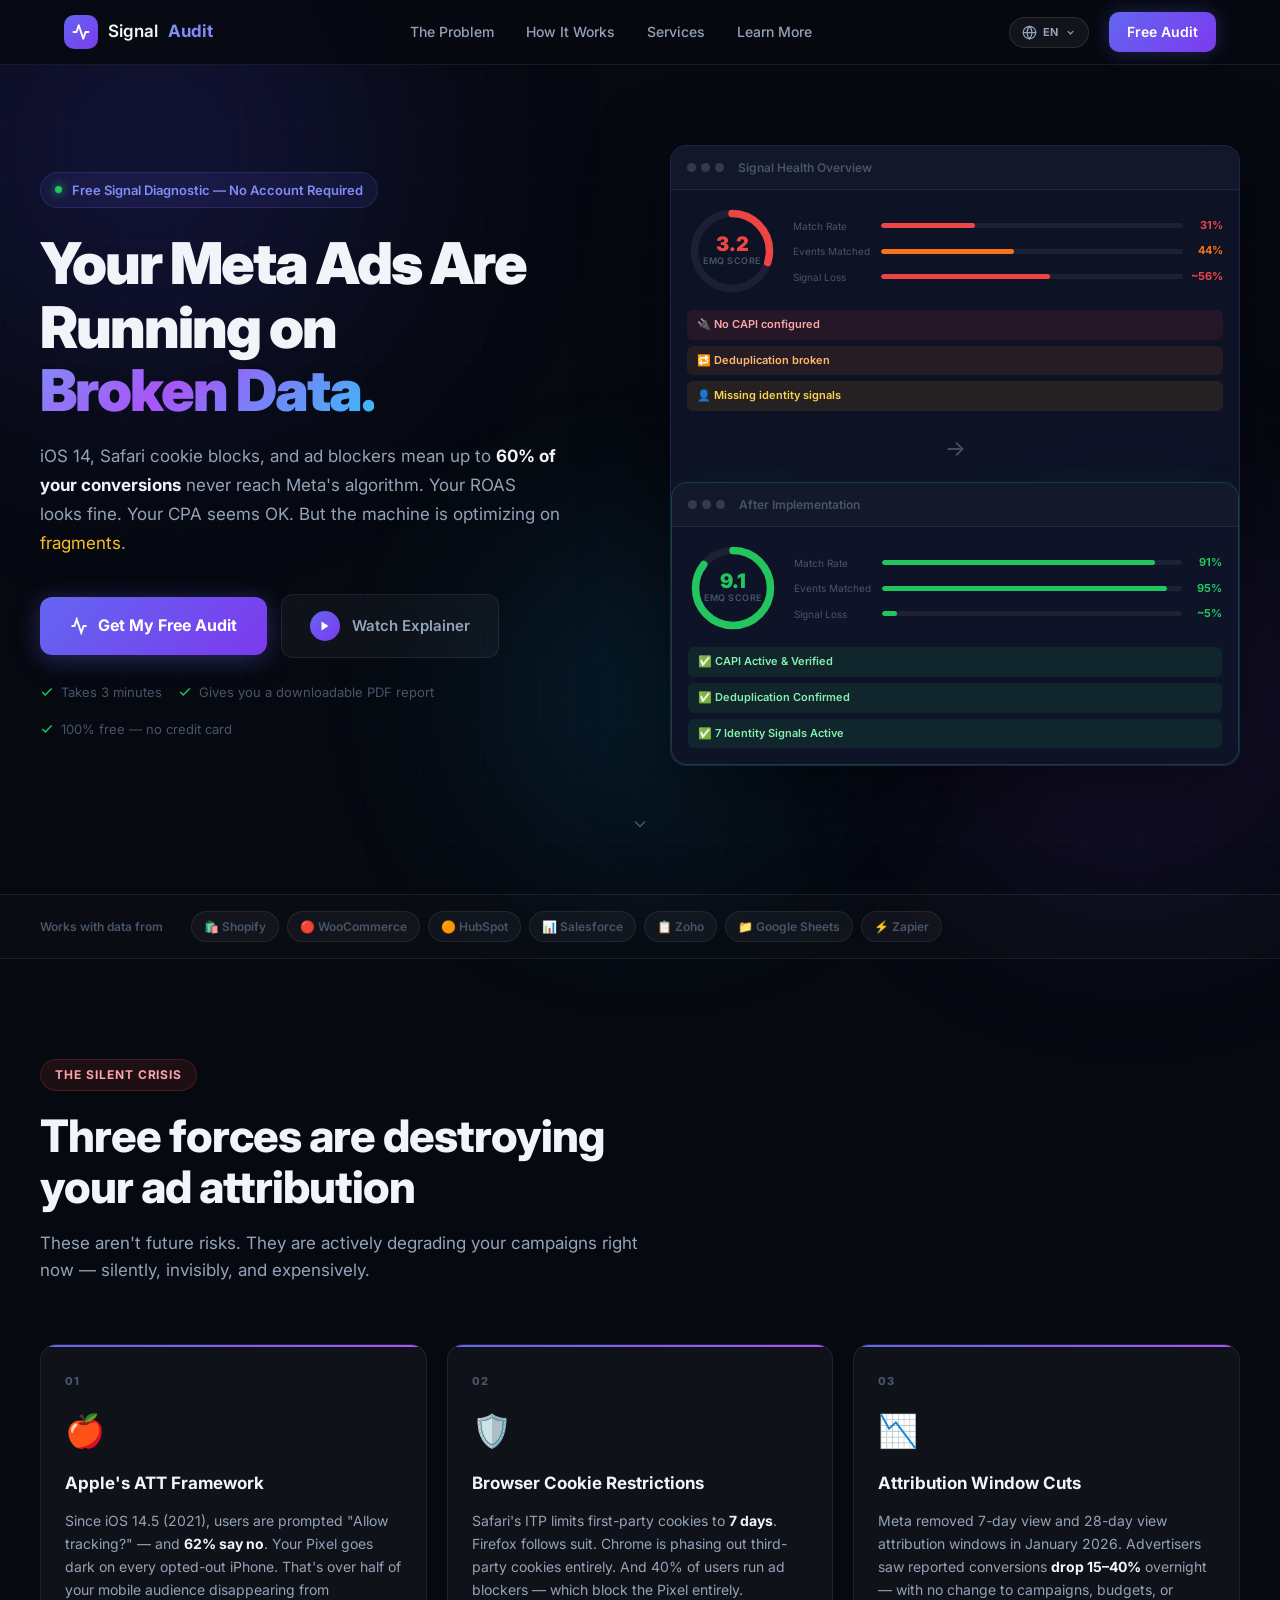
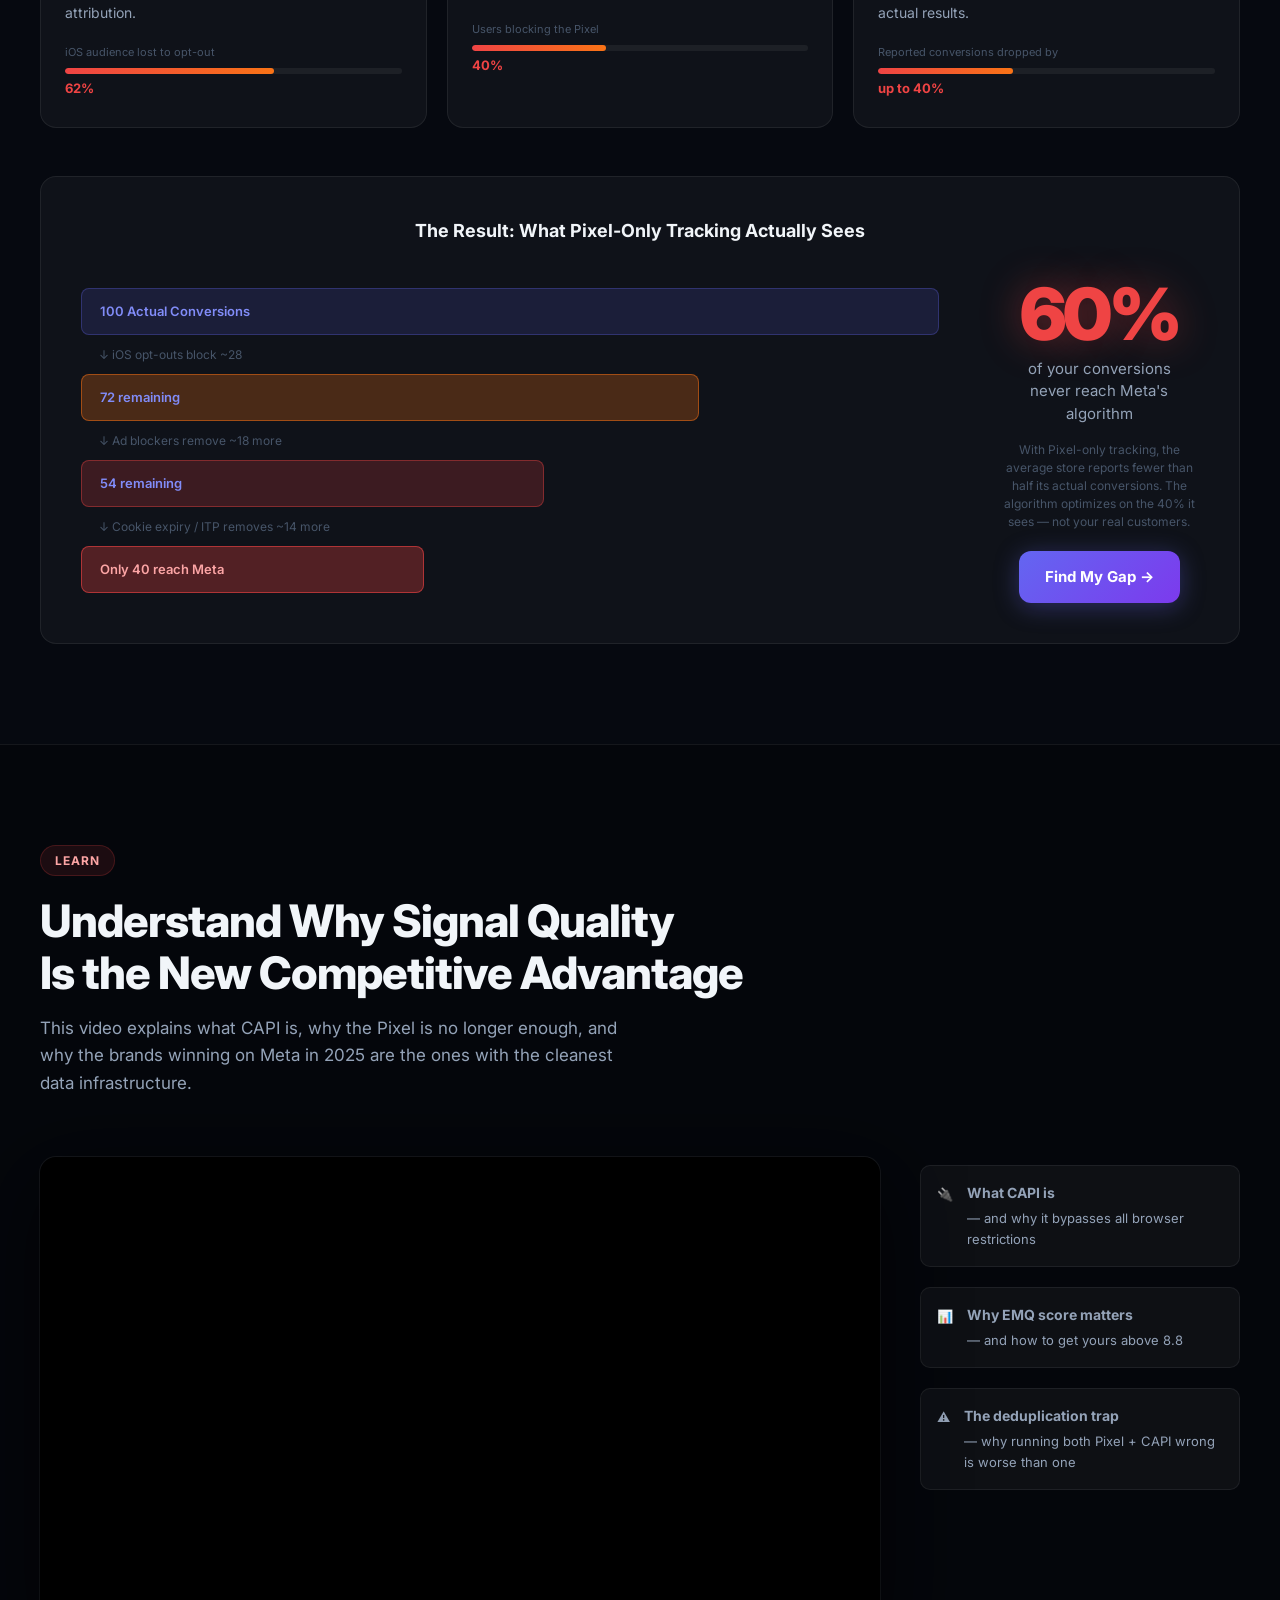
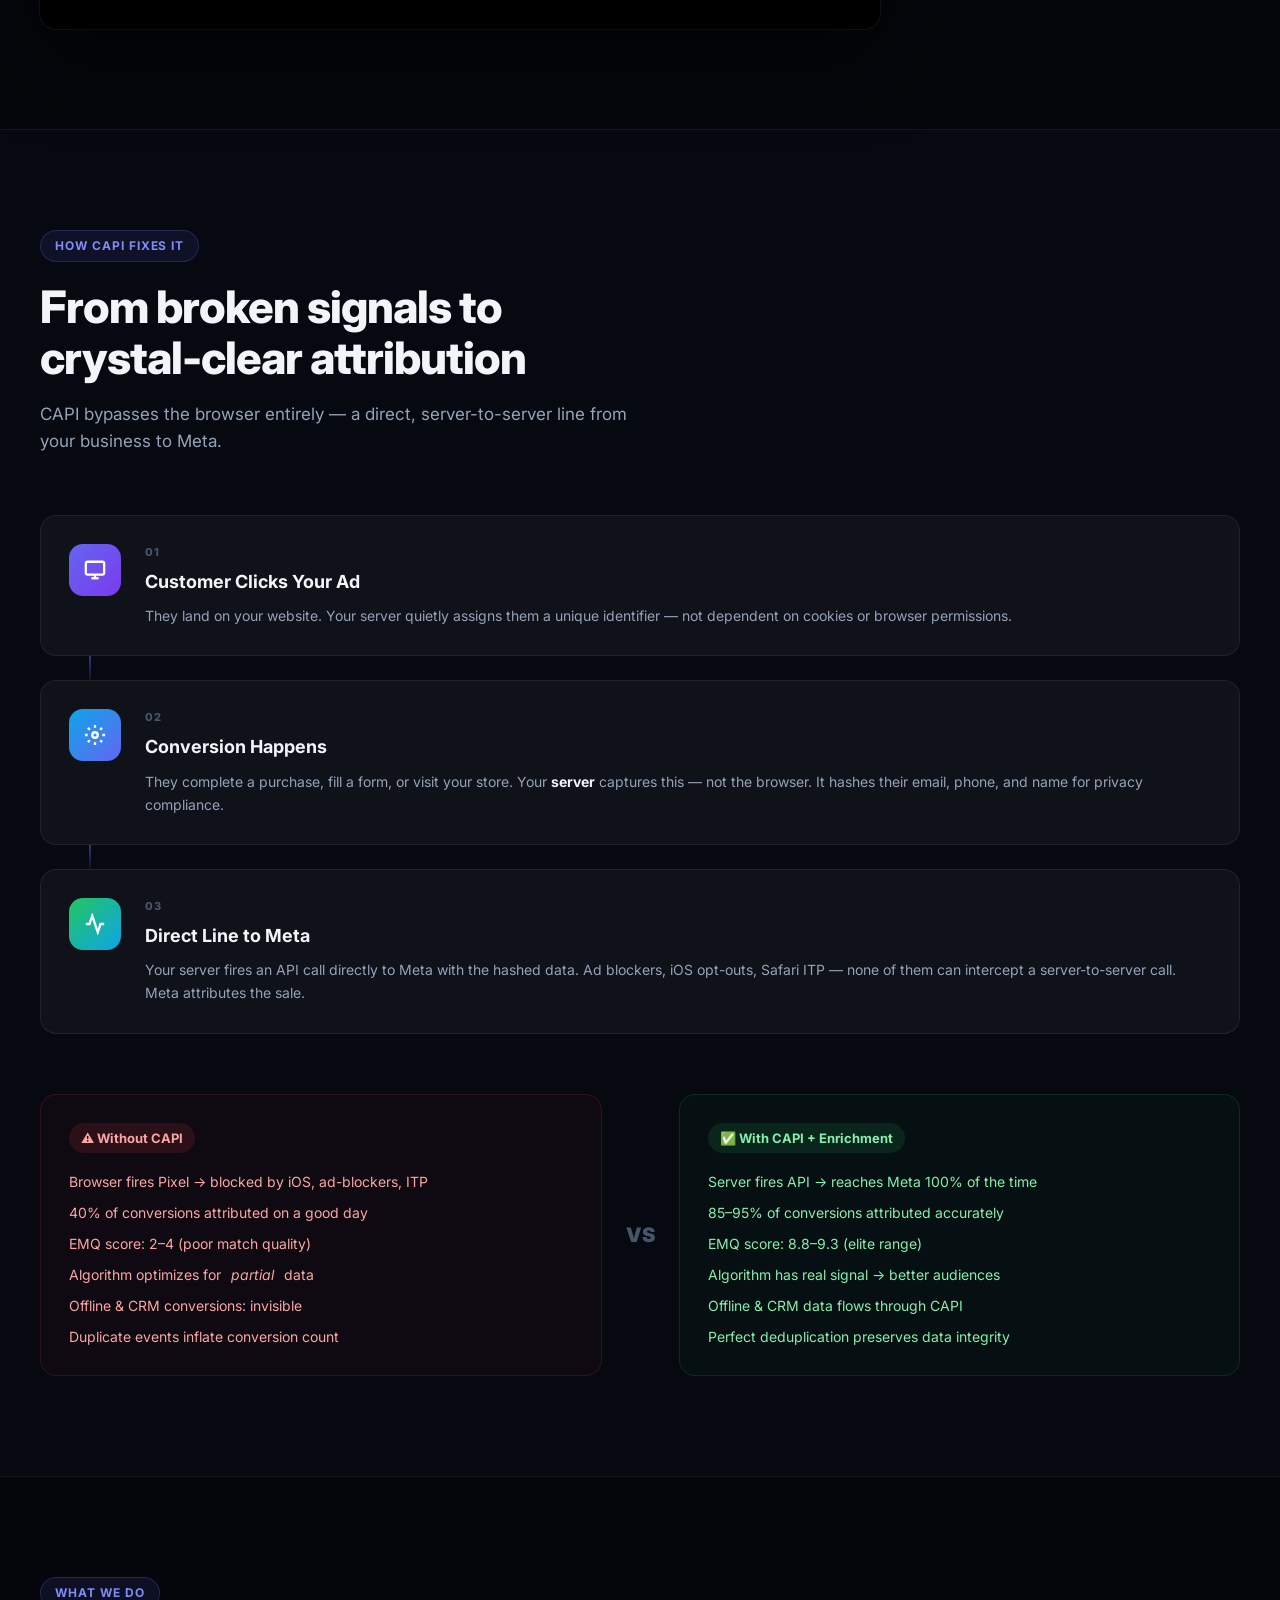
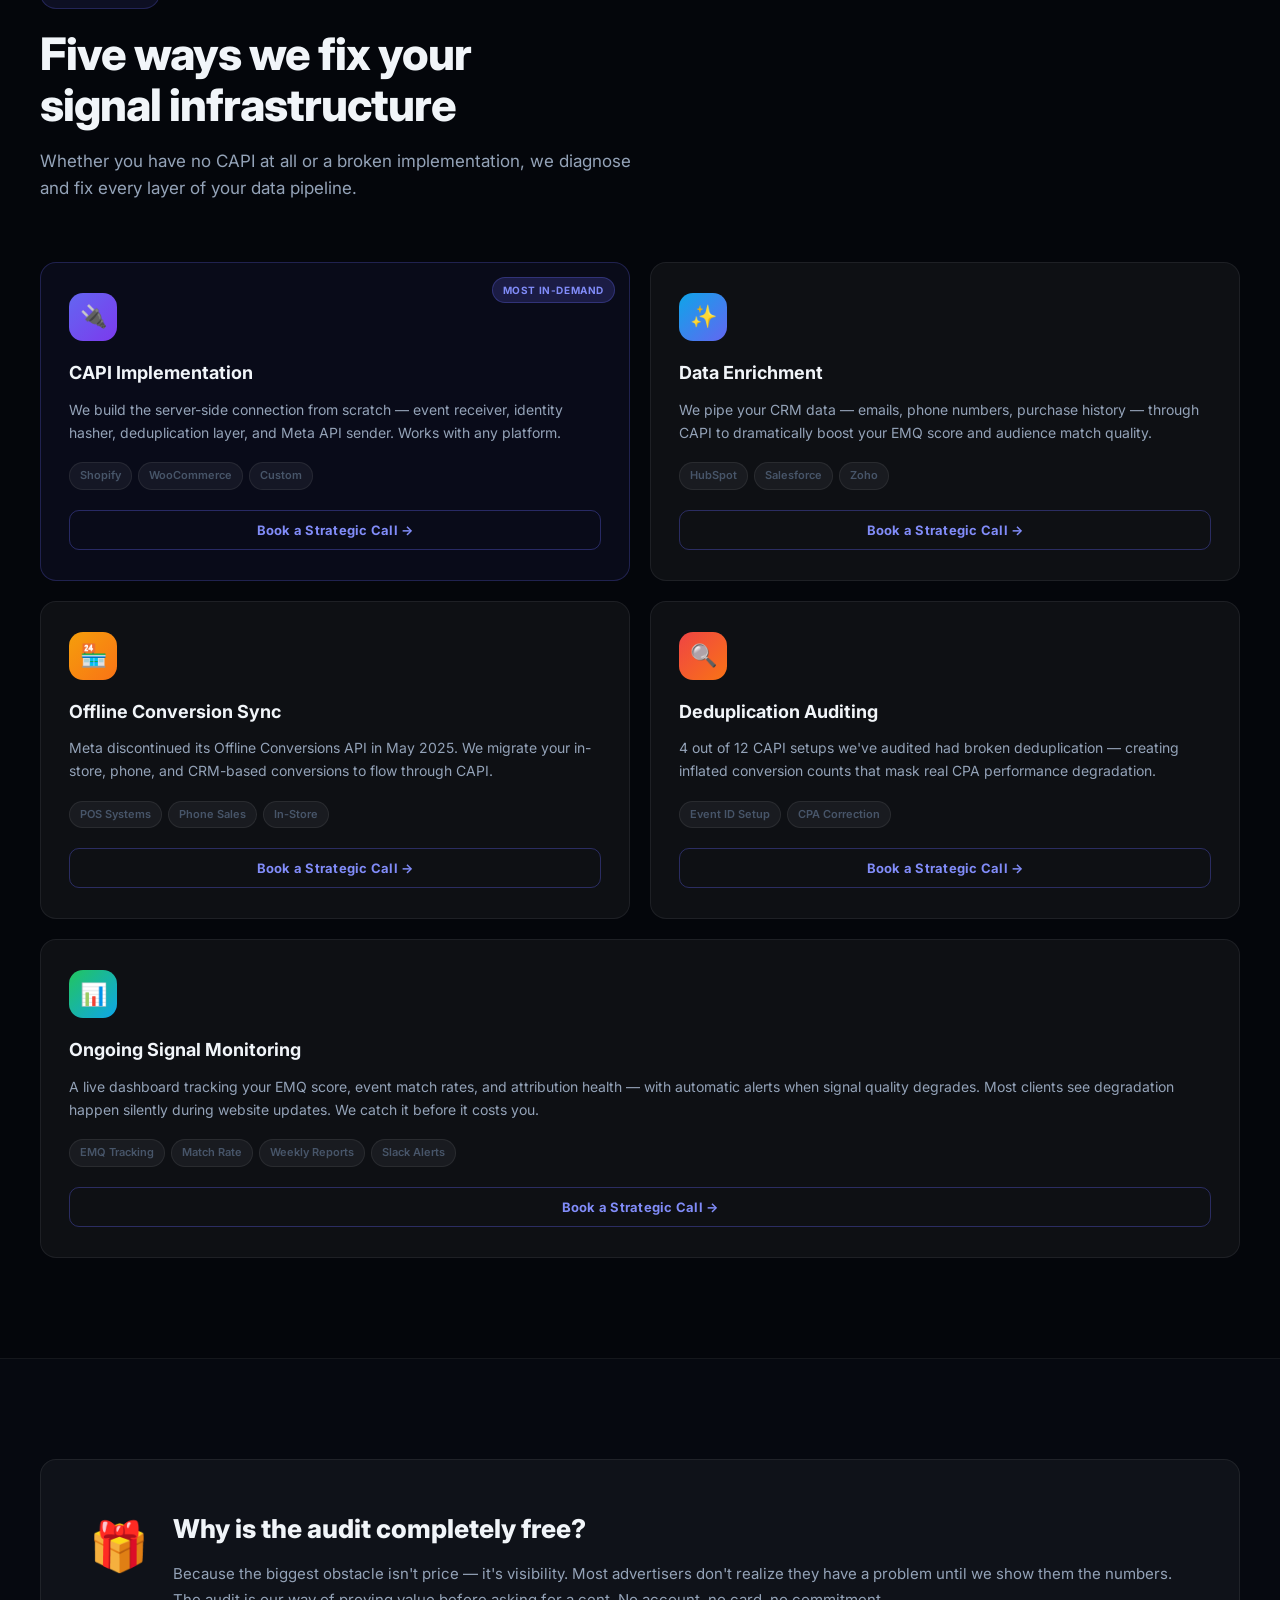
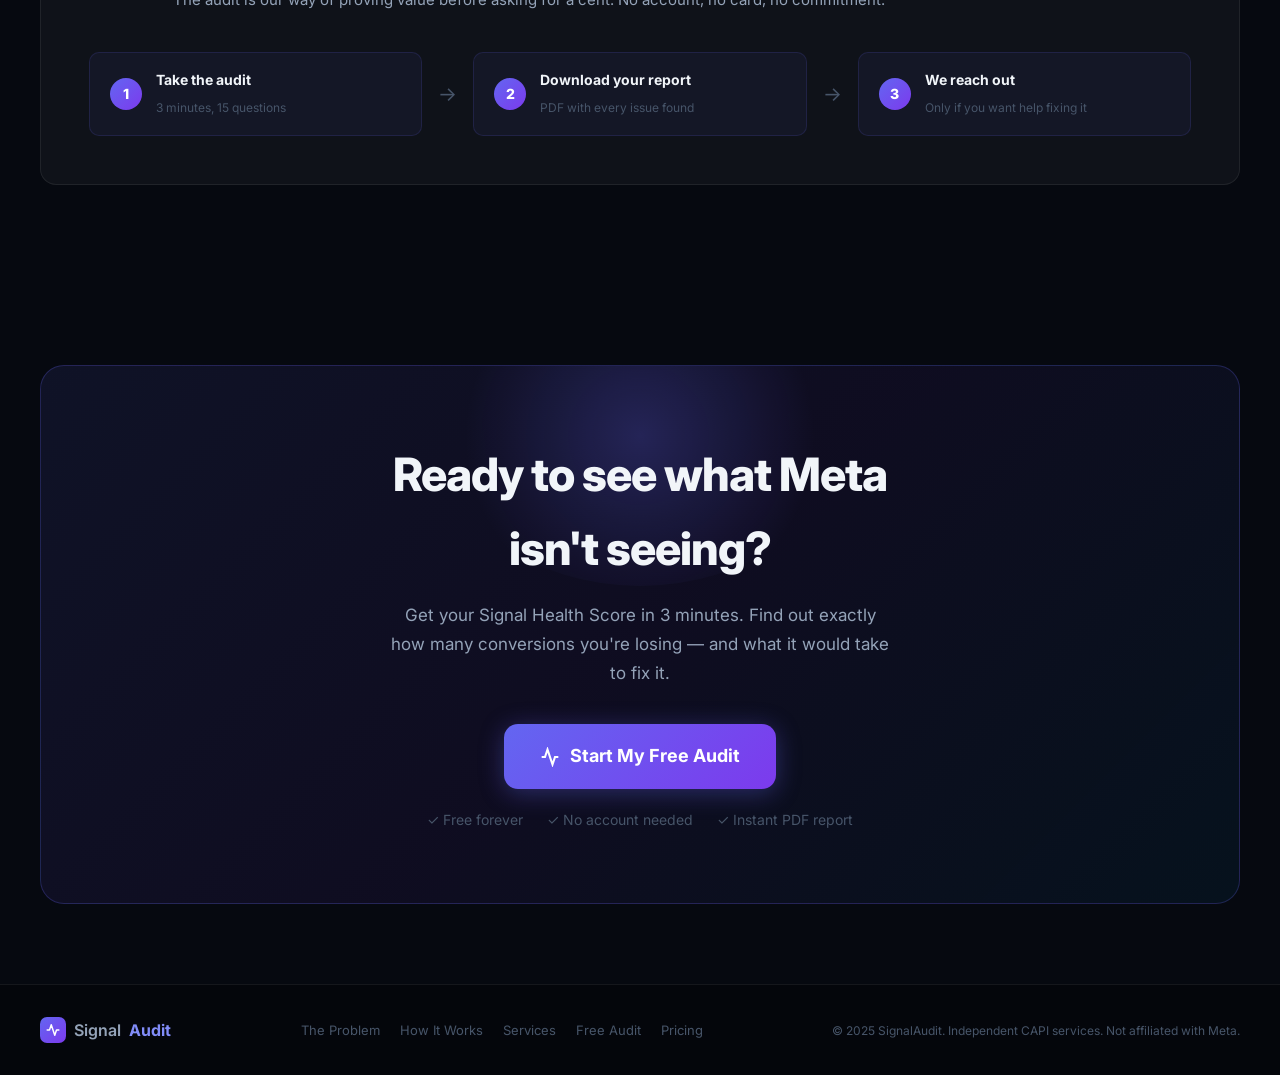
==== commit 1fcd4b27: "Add lead modal, service CTAs, send-lead function, pricing page with FAQ" ====
--- a/index.html
+++ b/index.html
@@ -49,6 +49,18 @@
           </button>
           <button class="lang-option" data-lang="fr" onclick="setLang('fr')">
             <span class="lang-flag">🇫🇷</span><span class="lang-option-name">Français</span><span class="lang-check">✓</span>
+          </button>
+          <button class="lang-option" data-lang="es" onclick="setLang('es')">
+            <span class="lang-flag">🇪🇸</span><span class="lang-option-name">Español</span><span class="lang-check">✓</span>
+          </button>
+          <button class="lang-option" data-lang="de" onclick="setLang('de')">
+            <span class="lang-flag">🇩🇪</span><span class="lang-option-name">Deutsch</span><span class="lang-check">✓</span>
+          </button>
+          <button class="lang-option" data-lang="pt" onclick="setLang('pt')">
+            <span class="lang-flag">🇵🇹</span><span class="lang-option-name">Português</span><span class="lang-check">✓</span>
+          </button>
+          <button class="lang-option" data-lang="it" onclick="setLang('it')">
+            <span class="lang-flag">🇮🇹</span><span class="lang-option-name">Italiano</span><span class="lang-check">✓</span>
           </button>
         </div>
       </div>
@@ -396,30 +408,35 @@
           <h3 data-i18n="svc1_title">CAPI Implementation</h3>
           <p data-i18n="svc1_body">We build the server-side connection from scratch — event receiver, identity hasher, deduplication layer, and Meta API sender.</p>
           <div class="service-tags"><span>Shopify</span><span>WooCommerce</span><span>Custom</span></div>
+          <button class="svc-cta-btn" onclick="openLeadModal('CAPI Implementation')" data-i18n="svc_cta">Book a Strategic Call →</button>
         </div>
         <div class="service-card reveal">
           <div class="service-icon" style="background:linear-gradient(135deg,#0ea5e9,#6366f1)">✨</div>
           <h3 data-i18n="svc2_title">Data Enrichment</h3>
           <p data-i18n="svc2_body">We pipe your CRM data through CAPI to dramatically boost your EMQ score and audience match quality.</p>
           <div class="service-tags"><span>HubSpot</span><span>Salesforce</span><span>Zoho</span></div>
+          <button class="svc-cta-btn" onclick="openLeadModal('Data Enrichment')" data-i18n="svc_cta">Book a Strategic Call →</button>
         </div>
         <div class="service-card reveal">
           <div class="service-icon" style="background:linear-gradient(135deg,#f59e0b,#f97316)">🏪</div>
           <h3 data-i18n="svc3_title">Offline Conversion Sync</h3>
           <p data-i18n="svc3_body">Meta discontinued its Offline Conversions API in May 2025. We migrate your in-store and CRM-based conversions to flow through CAPI.</p>
           <div class="service-tags"><span>POS Systems</span><span>Phone Sales</span><span>In-Store</span></div>
+          <button class="svc-cta-btn" onclick="openLeadModal('Offline Conversion Sync')" data-i18n="svc_cta">Book a Strategic Call →</button>
         </div>
         <div class="service-card reveal">
           <div class="service-icon" style="background:linear-gradient(135deg,#ef4444,#f97316)">🔍</div>
           <h3 data-i18n="svc4_title">Deduplication Auditing</h3>
           <p data-i18n="svc4_body">4 out of 12 CAPI setups we've audited had broken deduplication — creating inflated conversion counts that mask real CPA degradation.</p>
           <div class="service-tags"><span>Event ID Setup</span><span>CPA Correction</span></div>
+          <button class="svc-cta-btn" onclick="openLeadModal('Deduplication Auditing')" data-i18n="svc_cta">Book a Strategic Call →</button>
         </div>
         <div class="service-card reveal" style="grid-column: span 2;">
           <div class="service-icon" style="background:linear-gradient(135deg,#22c55e,#0ea5e9)">📊</div>
           <h3 data-i18n="svc5_title">Ongoing Signal Monitoring</h3>
           <p data-i18n="svc5_body">A live dashboard tracking your EMQ score, event match rates, and attribution health — with automatic alerts when signal quality degrades.</p>
           <div class="service-tags"><span>EMQ Tracking</span><span>Match Rate</span><span>Weekly Reports</span><span>Slack Alerts</span></div>
+          <button class="svc-cta-btn" onclick="openLeadModal('Ongoing Signal Monitoring')" data-i18n="svc_cta">Book a Strategic Call →</button>
         </div>
       </div>
     </div>
@@ -490,10 +507,53 @@
         <a href="#how-it-works" data-i18n="nav_howItWorks">How It Works</a>
         <a href="#services"     data-i18n="nav_services">Services</a>
         <a href="audit.html"    data-i18n="nav_freeAudit">Free Audit →</a>
+        <a href="pricing.html"  data-i18n="nav_pricing">Pricing</a>
       </div>
       <div class="footer-copy" data-i18n="footer_copy">© 2025 SignalAudit. Independent CAPI services. Not affiliated with Meta.</div>
     </div>
   </footer>
+
+  <!-- ══ LEAD CAPTURE MODAL ══ -->
+  <div id="leadModal" style="display:none;position:fixed;inset:0;z-index:9999;align-items:center;justify-content:center;padding:20px;">
+    <!-- Backdrop -->
+    <div id="leadBackdrop" onclick="closeLeadModal()" style="position:absolute;inset:0;background:rgba(8,11,20,0.85);backdrop-filter:blur(8px);"></div>
+    <!-- Panel -->
+    <div style="position:relative;width:100%;max-width:480px;background:linear-gradient(145deg,#0f1520,#161e30);border:1px solid rgba(99,102,241,0.25);border-radius:20px;padding:36px;box-shadow:0 40px 80px rgba(0,0,0,0.6);">
+      <!-- Close -->
+      <button onclick="closeLeadModal()" style="position:absolute;top:16px;right:16px;background:rgba(255,255,255,0.06);border:none;border-radius:8px;color:#94a3b8;width:32px;height:32px;cursor:pointer;font-size:18px;line-height:32px;" aria-label="Close">&times;</button>
+      <!-- Service badge -->
+      <div id="leadModalService" style="display:inline-block;background:rgba(99,102,241,0.15);border:1px solid rgba(99,102,241,0.35);border-radius:100px;padding:4px 14px;color:#a5b4fc;font-size:12px;font-weight:700;text-transform:uppercase;letter-spacing:0.06em;margin-bottom:18px;"></div>
+      <!-- Heading -->
+      <h2 style="margin:0 0 6px;color:#f1f5f9;font-size:22px;font-weight:800;letter-spacing:-0.5px;">Book a Strategic Call</h2>
+      <p style="margin:0 0 24px;color:#64748b;font-size:14px;">Leave your details and we'll reach out within 24 hours to schedule.</p>
+      <!-- Form (default state) -->
+      <div id="leadForm">
+        <div style="margin-bottom:14px;">
+          <label style="display:block;color:#94a3b8;font-size:12px;font-weight:600;text-transform:uppercase;letter-spacing:0.06em;margin-bottom:6px;">Your Name</label>
+          <input id="leadName" type="text" placeholder="Ahmed Al-Rashid" style="width:100%;box-sizing:border-box;background:rgba(255,255,255,0.05);border:1px solid rgba(255,255,255,0.1);border-radius:10px;padding:11px 14px;color:#f1f5f9;font-size:14px;font-family:inherit;outline:none;transition:border-color 0.2s;" onfocus="this.style.borderColor='rgba(99,102,241,0.5)'" onblur="this.style.borderColor='rgba(255,255,255,0.1)'" />
+        </div>
+        <div style="margin-bottom:14px;">
+          <label style="display:block;color:#94a3b8;font-size:12px;font-weight:600;text-transform:uppercase;letter-spacing:0.06em;margin-bottom:6px;">Business Email</label>
+          <input id="leadEmail" type="email" placeholder="you@company.com" style="width:100%;box-sizing:border-box;background:rgba(255,255,255,0.05);border:1px solid rgba(255,255,255,0.1);border-radius:10px;padding:11px 14px;color:#f1f5f9;font-size:14px;font-family:inherit;outline:none;transition:border-color 0.2s;" onfocus="this.style.borderColor='rgba(99,102,241,0.5)'" onblur="this.style.borderColor='rgba(255,255,255,0.1)'" />
+        </div>
+        <div style="margin-bottom:22px;">
+          <label style="display:block;color:#94a3b8;font-size:12px;font-weight:600;text-transform:uppercase;letter-spacing:0.06em;margin-bottom:6px;">Website URL</label>
+          <input id="leadWebsite" type="url" placeholder="https://yourstore.com" style="width:100%;box-sizing:border-box;background:rgba(255,255,255,0.05);border:1px solid rgba(255,255,255,0.1);border-radius:10px;padding:11px 14px;color:#f1f5f9;font-size:14px;font-family:inherit;outline:none;transition:border-color 0.2s;" onfocus="this.style.borderColor='rgba(99,102,241,0.5)'" onblur="this.style.borderColor='rgba(255,255,255,0.1)'" />
+        </div>
+        <div id="leadError" style="display:none;color:#fca5a5;font-size:13px;margin-bottom:12px;"></div>
+        <button id="leadSubmitBtn" onclick="submitLeadForm()" style="width:100%;background:linear-gradient(135deg,#6366f1,#7c3aed);color:white;border:none;border-radius:12px;padding:14px;font-size:15px;font-weight:700;cursor:pointer;font-family:inherit;transition:opacity 0.2s;">
+          Send My Request →
+        </button>
+        <p style="margin:12px 0 0;color:#475569;font-size:11px;text-align:center;">No spam. We'll only contact you about your inquiry.</p>
+      </div>
+      <!-- Thank you state (hidden by default) -->
+      <div id="leadSuccess" style="display:none;text-align:center;padding:20px 0;">
+        <div style="font-size:48px;margin-bottom:16px;">✓</div>
+        <h3 style="margin:0 0 10px;color:#86efac;font-size:20px;font-weight:800;">Request Received!</h3>
+        <p style="margin:0;color:#94a3b8;font-size:14px;">We'll reach out to <strong id="leadSuccessEmail" style="color:#f1f5f9;"></strong> within 24 hours.</p>
+      </div>
+    </div>
+  </div>
 
   <script src="i18n.js"></script>
   <script src="landing.js"></script>
--- a/landing.css
+++ b/landing.css
@@ -499,6 +499,23 @@
 .service-tags span {
   font-size: 11px; font-weight: 600; padding: 4px 10px; border-radius: 100px;
   background: rgba(255,255,255,0.05); border: 1px solid var(--border); color: var(--text-3);
+}
+.svc-cta-btn {
+  margin-top: 20px; width: 100%;
+  display: flex; align-items: center; justify-content: center;
+  padding: 11px 18px; border-radius: 10px;
+  background: transparent;
+  border: 1px solid rgba(99,102,241,0.35);
+  color: var(--accent-2); font-size: 13px; font-weight: 700;
+  cursor: pointer; font-family: 'Inter', sans-serif;
+  transition: all 0.22s var(--ease); letter-spacing: 0.02em;
+}
+.svc-cta-btn:hover {
+  background: rgba(99,102,241,0.12);
+  border-color: rgba(99,102,241,0.6);
+  color: #fff;
+  transform: translateY(-1px);
+  box-shadow: 0 4px 20px rgba(99,102,241,0.25);
 }
 
 /* ═══════════ FREE BANNER ═══════════ */
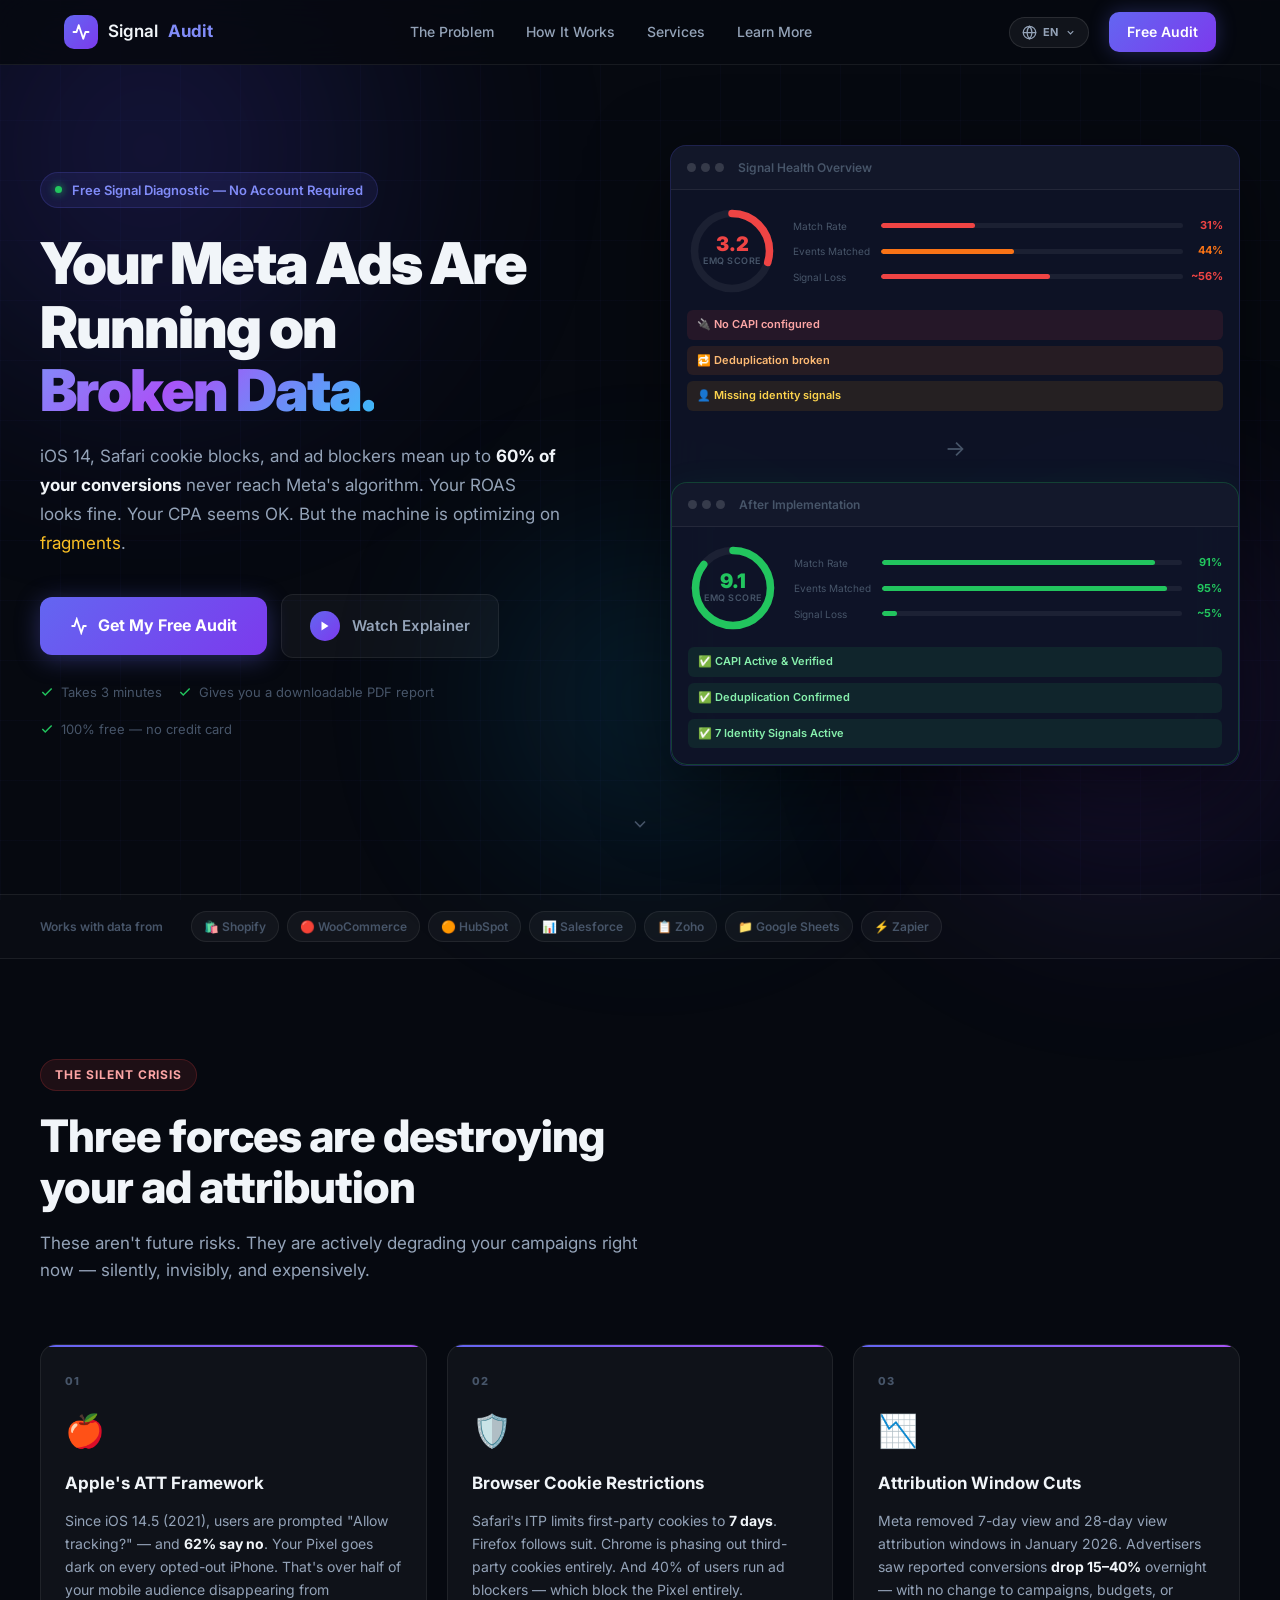
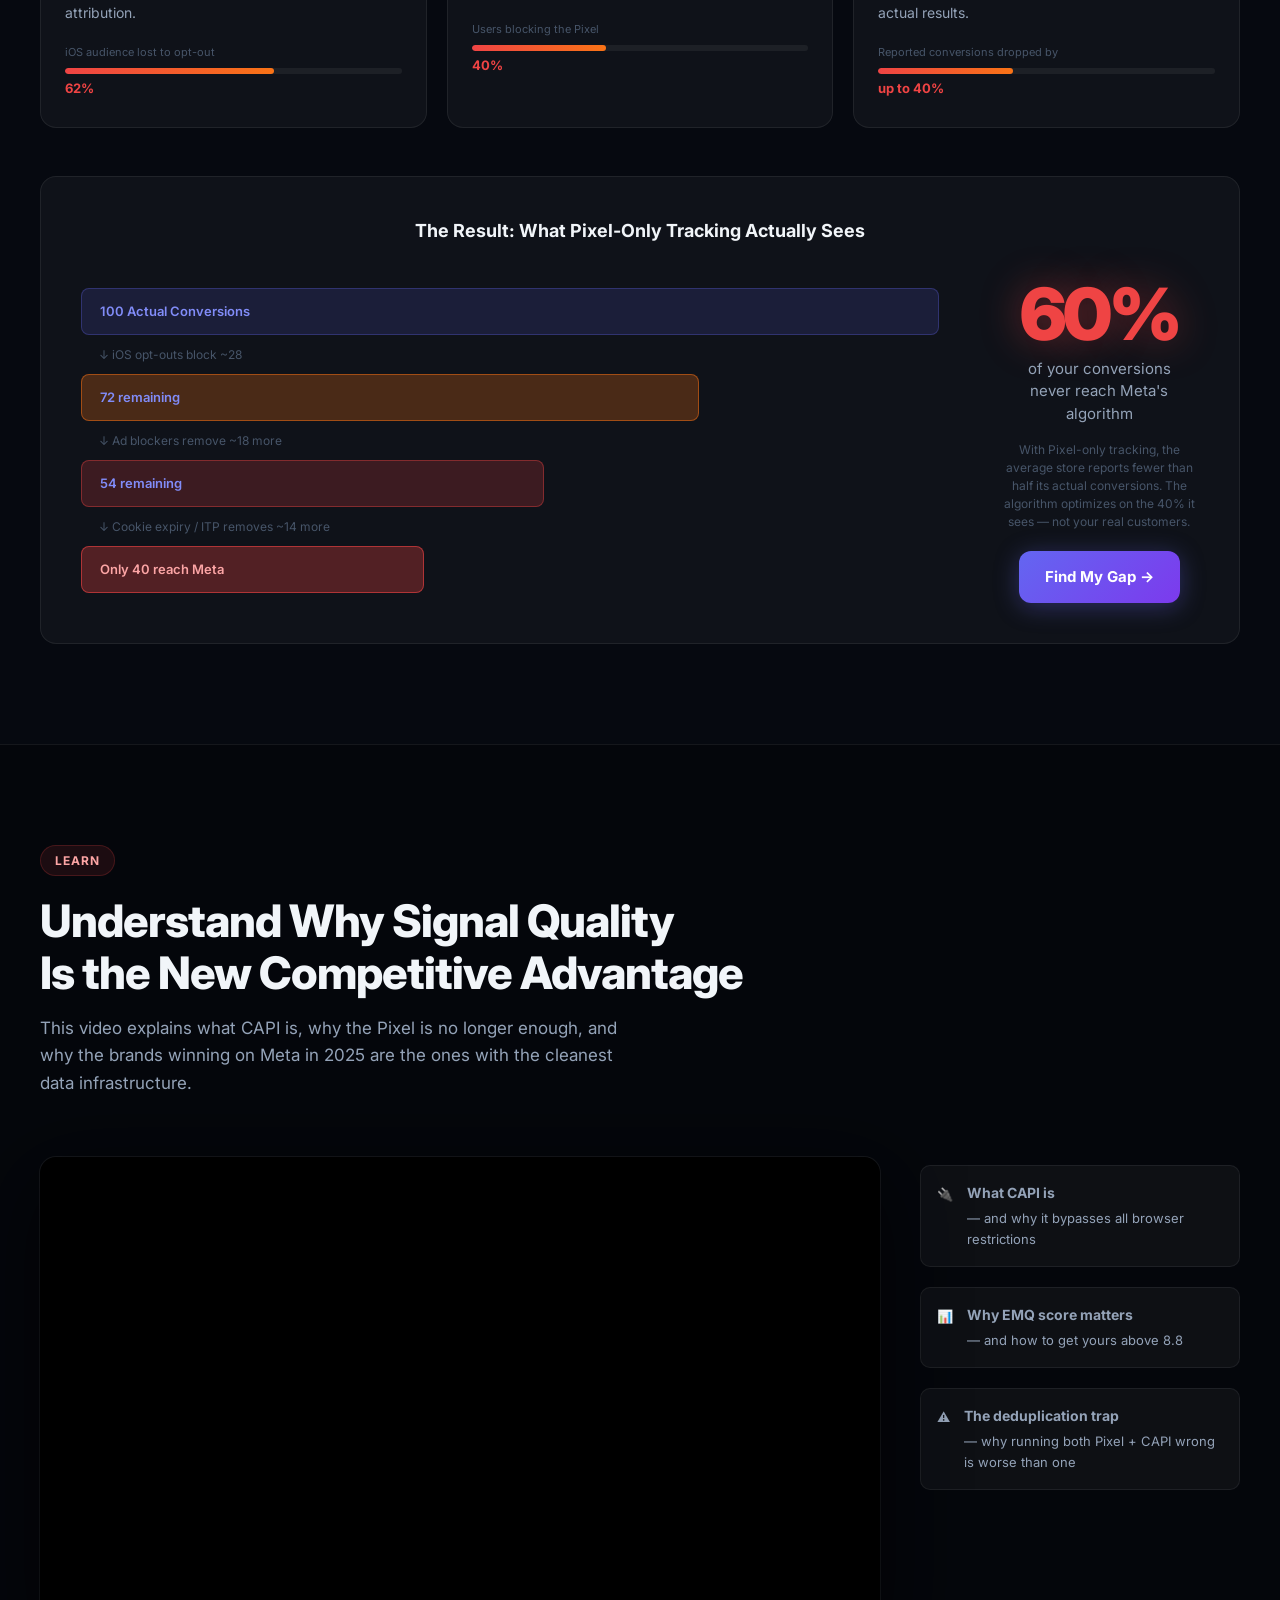
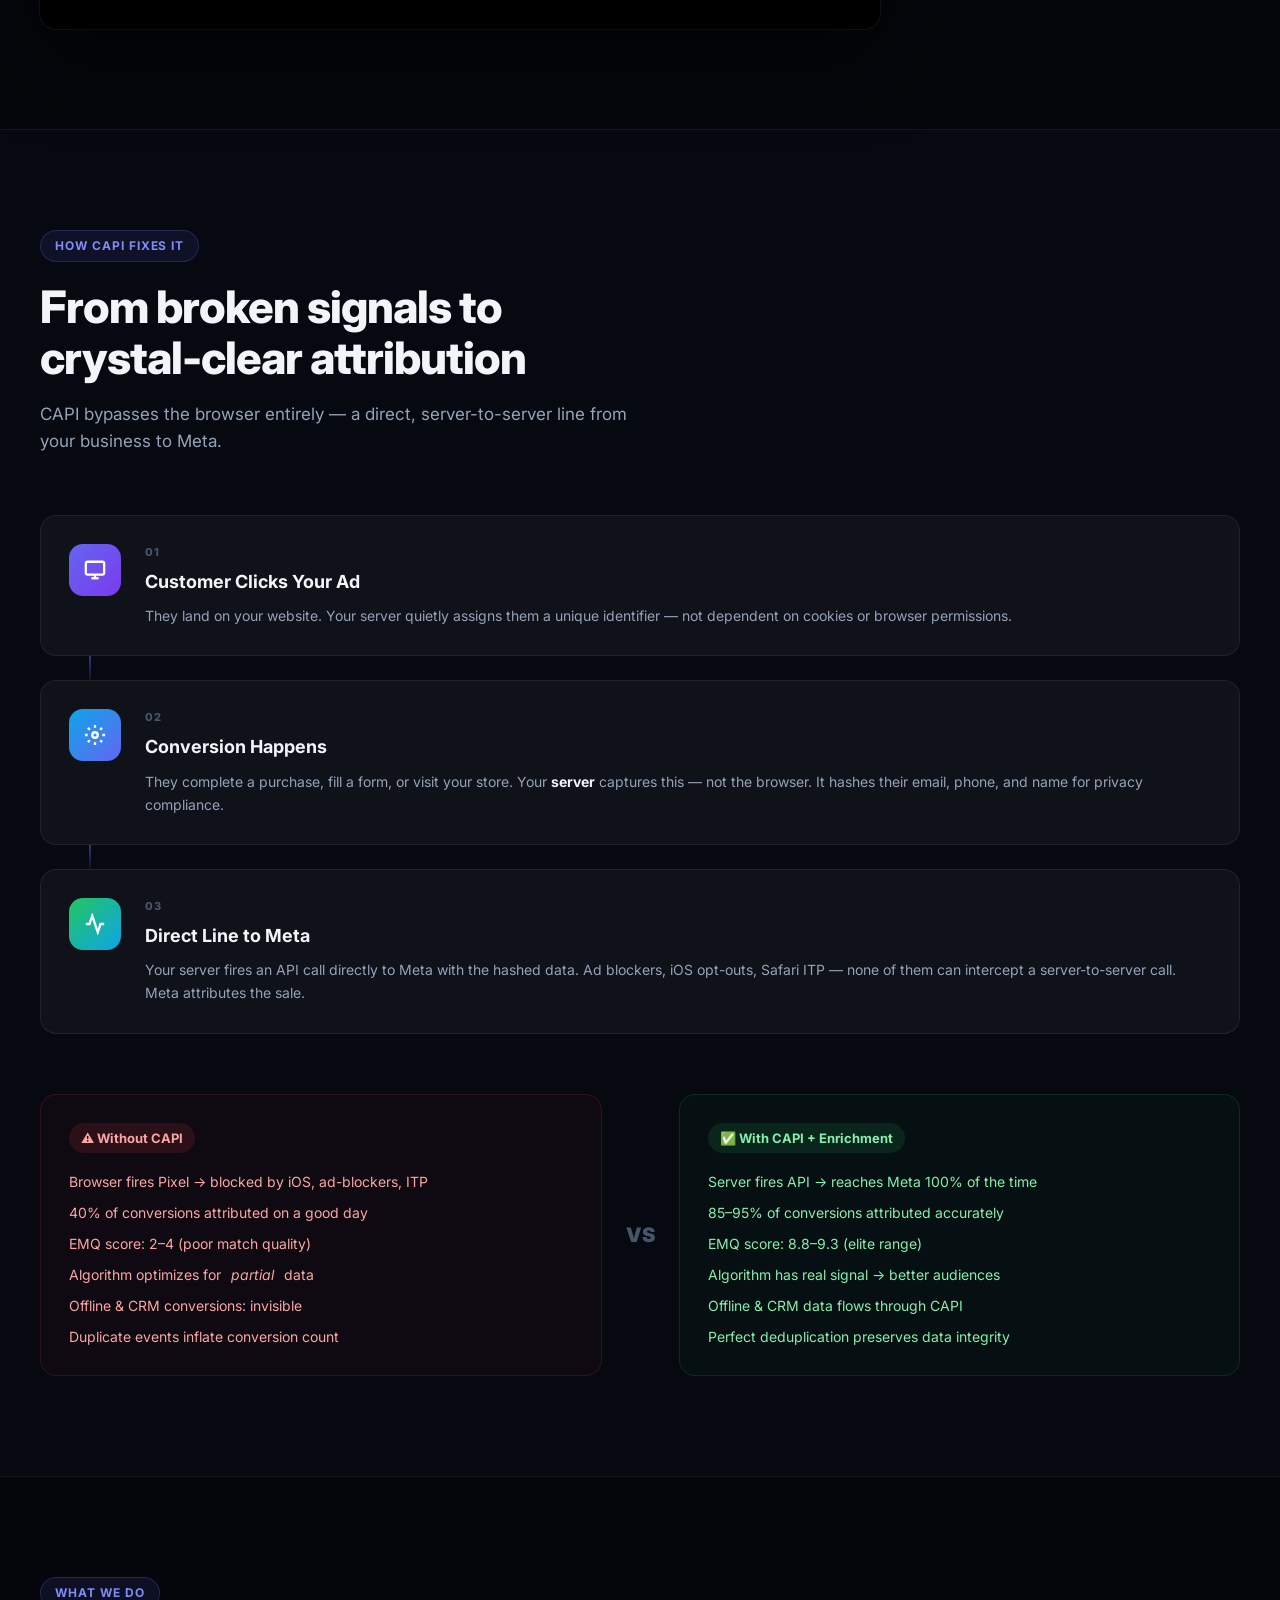
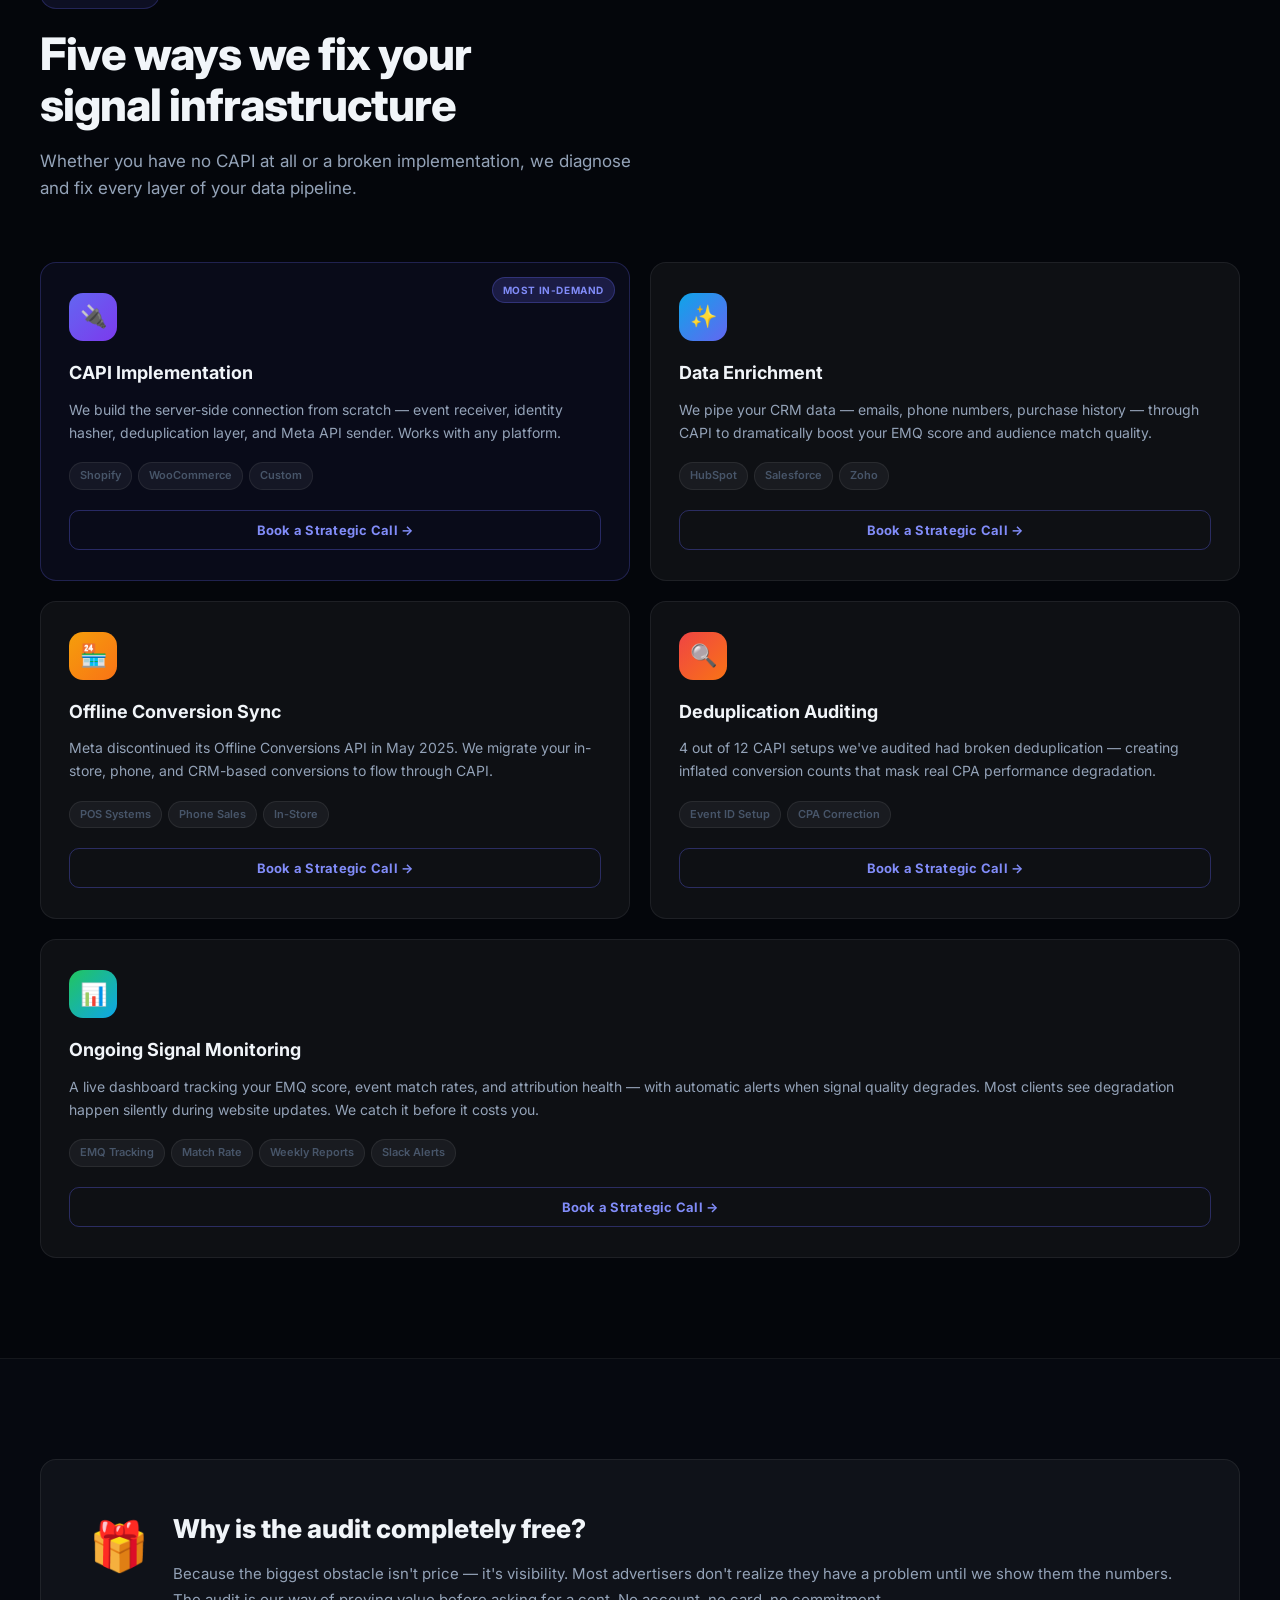
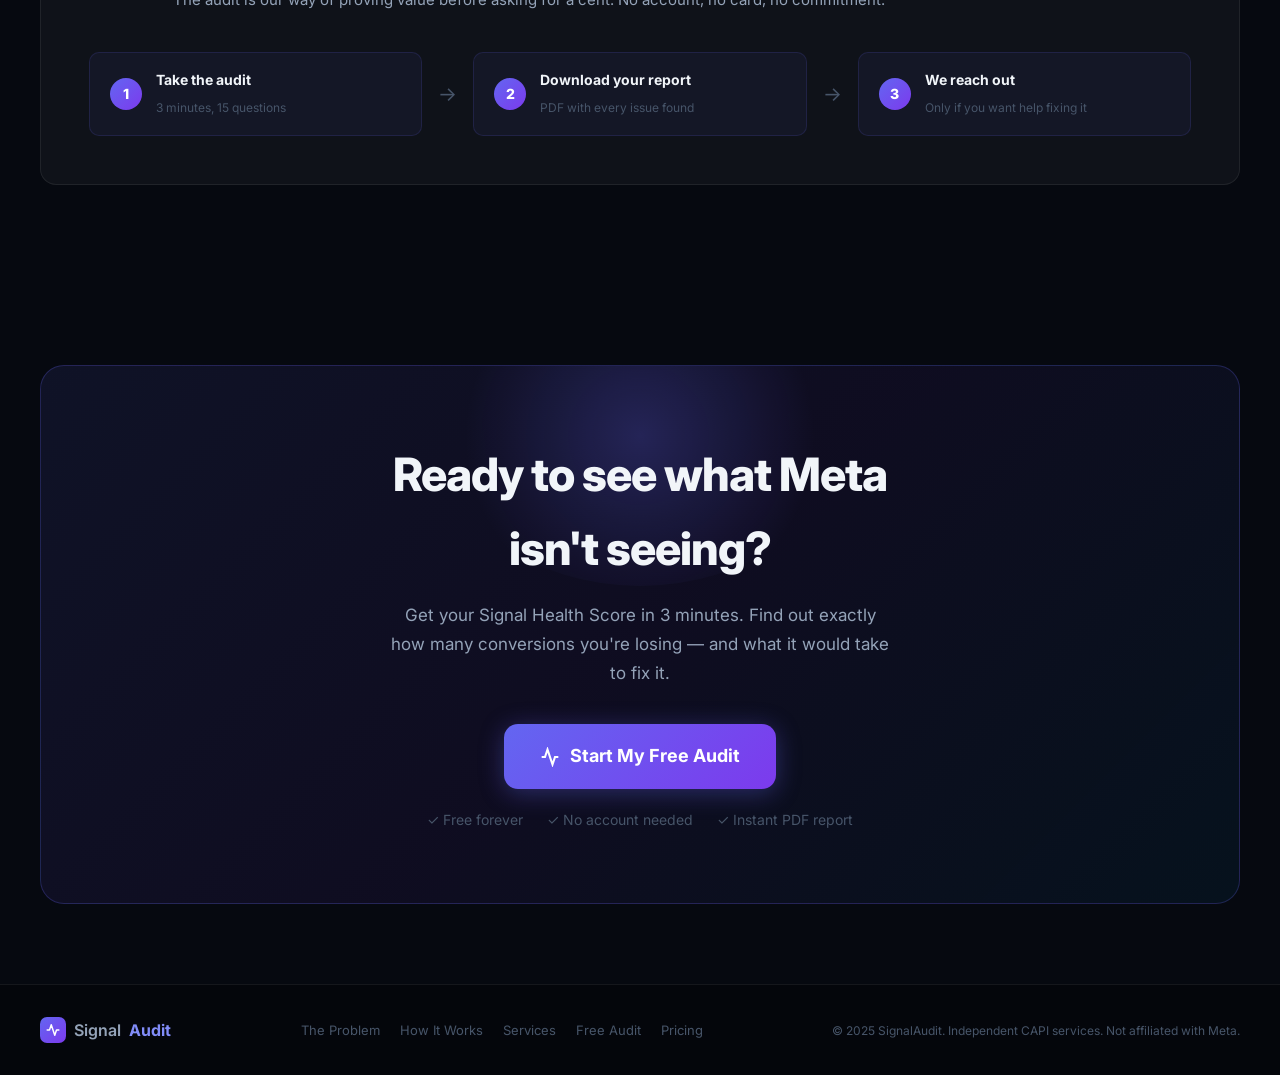
==== commit fe813416: "Add Audit ID system, expanded lead modal (spend/platform/auditId/message), fix Arabic placeholder bu" ====
--- a/index.html
+++ b/index.html
@@ -1,4 +1,4 @@
-<!DOCTYPE html>
+﻿<!DOCTYPE html>
 <html lang="en" dir="ltr">
 <head>
   <meta charset="UTF-8" />
@@ -515,46 +515,77 @@
 
   <!-- ══ LEAD CAPTURE MODAL ══ -->
   <div id="leadModal" style="display:none;position:fixed;inset:0;z-index:9999;align-items:center;justify-content:center;padding:20px;">
-    <!-- Backdrop -->
     <div id="leadBackdrop" onclick="closeLeadModal()" style="position:absolute;inset:0;background:rgba(8,11,20,0.85);backdrop-filter:blur(8px);"></div>
-    <!-- Panel -->
-    <div style="position:relative;width:100%;max-width:480px;background:linear-gradient(145deg,#0f1520,#161e30);border:1px solid rgba(99,102,241,0.25);border-radius:20px;padding:36px;box-shadow:0 40px 80px rgba(0,0,0,0.6);">
-      <!-- Close -->
+    <div style="position:relative;width:100%;max-width:500px;max-height:90vh;overflow-y:auto;background:linear-gradient(145deg,#0f1520,#161e30);border:1px solid rgba(99,102,241,0.25);border-radius:20px;padding:32px 36px;box-shadow:0 40px 80px rgba(0,0,0,0.6);">
       <button onclick="closeLeadModal()" style="position:absolute;top:16px;right:16px;background:rgba(255,255,255,0.06);border:none;border-radius:8px;color:#94a3b8;width:32px;height:32px;cursor:pointer;font-size:18px;line-height:32px;" aria-label="Close">&times;</button>
-      <!-- Service badge -->
-      <div id="leadModalService" style="display:inline-block;background:rgba(99,102,241,0.15);border:1px solid rgba(99,102,241,0.35);border-radius:100px;padding:4px 14px;color:#a5b4fc;font-size:12px;font-weight:700;text-transform:uppercase;letter-spacing:0.06em;margin-bottom:18px;"></div>
-      <!-- Heading -->
-      <h2 style="margin:0 0 6px;color:#f1f5f9;font-size:22px;font-weight:800;letter-spacing:-0.5px;">Book a Strategic Call</h2>
-      <p style="margin:0 0 24px;color:#64748b;font-size:14px;">Leave your details and we'll reach out within 24 hours to schedule.</p>
-      <!-- Form (default state) -->
+      <div id="leadModalService" style="display:inline-block;background:rgba(99,102,241,0.15);border:1px solid rgba(99,102,241,0.35);border-radius:100px;padding:4px 14px;color:#a5b4fc;font-size:12px;font-weight:700;text-transform:uppercase;letter-spacing:0.06em;margin-bottom:16px;"></div>
+      <h2 style="margin:0 0 4px;color:#f1f5f9;font-size:21px;font-weight:800;letter-spacing:-0.5px;">Book a Strategic Call</h2>
+      <p style="margin:0 0 22px;color:#64748b;font-size:13px;">We'll reach out within 24 hours to schedule.</p>
       <div id="leadForm">
-        <div style="margin-bottom:14px;">
-          <label style="display:block;color:#94a3b8;font-size:12px;font-weight:600;text-transform:uppercase;letter-spacing:0.06em;margin-bottom:6px;">Your Name</label>
-          <input id="leadName" type="text" placeholder="Ahmed Al-Rashid" style="width:100%;box-sizing:border-box;background:rgba(255,255,255,0.05);border:1px solid rgba(255,255,255,0.1);border-radius:10px;padding:11px 14px;color:#f1f5f9;font-size:14px;font-family:inherit;outline:none;transition:border-color 0.2s;" onfocus="this.style.borderColor='rgba(99,102,241,0.5)'" onblur="this.style.borderColor='rgba(255,255,255,0.1)'" />
-        </div>
-        <div style="margin-bottom:14px;">
-          <label style="display:block;color:#94a3b8;font-size:12px;font-weight:600;text-transform:uppercase;letter-spacing:0.06em;margin-bottom:6px;">Business Email</label>
-          <input id="leadEmail" type="email" placeholder="you@company.com" style="width:100%;box-sizing:border-box;background:rgba(255,255,255,0.05);border:1px solid rgba(255,255,255,0.1);border-radius:10px;padding:11px 14px;color:#f1f5f9;font-size:14px;font-family:inherit;outline:none;transition:border-color 0.2s;" onfocus="this.style.borderColor='rgba(99,102,241,0.5)'" onblur="this.style.borderColor='rgba(255,255,255,0.1)'" />
-        </div>
-        <div style="margin-bottom:22px;">
-          <label style="display:block;color:#94a3b8;font-size:12px;font-weight:600;text-transform:uppercase;letter-spacing:0.06em;margin-bottom:6px;">Website URL</label>
-          <input id="leadWebsite" type="url" placeholder="https://yourstore.com" style="width:100%;box-sizing:border-box;background:rgba(255,255,255,0.05);border:1px solid rgba(255,255,255,0.1);border-radius:10px;padding:11px 14px;color:#f1f5f9;font-size:14px;font-family:inherit;outline:none;transition:border-color 0.2s;" onfocus="this.style.borderColor='rgba(99,102,241,0.5)'" onblur="this.style.borderColor='rgba(255,255,255,0.1)'" />
+        <!-- Row 1: Name -->
+        <div style="margin-bottom:12px;">
+          <label style="display:block;color:#94a3b8;font-size:11px;font-weight:700;text-transform:uppercase;letter-spacing:0.06em;margin-bottom:5px;">Your Name</label>
+          <input id="leadName" type="text" placeholder="Your full name" autocomplete="name" style="width:100%;box-sizing:border-box;background:rgba(255,255,255,0.05);border:1px solid rgba(255,255,255,0.1);border-radius:10px;padding:10px 13px;color:#f1f5f9;font-size:14px;font-family:inherit;outline:none;" onfocus="this.style.borderColor='rgba(99,102,241,0.5)'" onblur="this.style.borderColor='rgba(255,255,255,0.1)'" />
+        </div>
+        <!-- Row 2: Email (required) -->
+        <div style="margin-bottom:12px;">
+          <label style="display:block;color:#94a3b8;font-size:11px;font-weight:700;text-transform:uppercase;letter-spacing:0.06em;margin-bottom:5px;">Business Email <span style="color:#ef4444;">*</span></label>
+          <input id="leadEmail" type="email" placeholder="you@company.com" autocomplete="email" style="width:100%;box-sizing:border-box;background:rgba(255,255,255,0.05);border:1px solid rgba(255,255,255,0.1);border-radius:10px;padding:10px 13px;color:#f1f5f9;font-size:14px;font-family:inherit;outline:none;" onfocus="this.style.borderColor='rgba(99,102,241,0.5)'" onblur="this.style.borderColor='rgba(255,255,255,0.1)'" />
+        </div>
+        <!-- Row 3: Website -->
+        <div style="margin-bottom:12px;">
+          <label style="display:block;color:#94a3b8;font-size:11px;font-weight:700;text-transform:uppercase;letter-spacing:0.06em;margin-bottom:5px;">Website URL</label>
+          <input id="leadWebsite" type="url" placeholder="https://yourstore.com" autocomplete="url" style="width:100%;box-sizing:border-box;background:rgba(255,255,255,0.05);border:1px solid rgba(255,255,255,0.1);border-radius:10px;padding:10px 13px;color:#f1f5f9;font-size:14px;font-family:inherit;outline:none;" onfocus="this.style.borderColor='rgba(99,102,241,0.5)'" onblur="this.style.borderColor='rgba(255,255,255,0.1)'" />
+        </div>
+        <!-- Row 4: Monthly Ad Spend (required) -->
+        <div style="margin-bottom:12px;">
+          <label style="display:block;color:#94a3b8;font-size:11px;font-weight:700;text-transform:uppercase;letter-spacing:0.06em;margin-bottom:5px;">Monthly Meta Ad Spend <span style="color:#ef4444;">*</span></label>
+          <select id="leadAdSpend" style="width:100%;box-sizing:border-box;background:#161e30;border:1px solid rgba(255,255,255,0.1);border-radius:10px;padding:10px 13px;color:#f1f5f9;font-size:14px;font-family:inherit;outline:none;cursor:pointer;" onfocus="this.style.borderColor='rgba(99,102,241,0.5)'" onblur="this.style.borderColor='rgba(255,255,255,0.1)'">
+            <option value="" disabled selected style="color:#64748b;">Select your spend range…</option>
+            <option value="Under $1,000/mo">Under $1,000 / month</option>
+            <option value="$1,000 – $5,000/mo">$1,000 – $5,000 / month</option>
+            <option value="$5,000 – $20,000/mo">$5,000 – $20,000 / month</option>
+            <option value="$20,000 – $50,000/mo">$20,000 – $50,000 / month</option>
+            <option value="Over $50,000/mo">Over $50,000 / month</option>
+          </select>
+        </div>
+        <!-- Row 5: Platform (optional) -->
+        <div style="margin-bottom:12px;">
+          <label style="display:block;color:#94a3b8;font-size:11px;font-weight:700;text-transform:uppercase;letter-spacing:0.06em;margin-bottom:5px;">Platform / Tech Stack <span style="color:#475569;font-weight:400;font-size:10px;">(optional)</span></label>
+          <select id="leadPlatform" style="width:100%;box-sizing:border-box;background:#161e30;border:1px solid rgba(255,255,255,0.1);border-radius:10px;padding:10px 13px;color:#f1f5f9;font-size:14px;font-family:inherit;outline:none;cursor:pointer;" onfocus="this.style.borderColor='rgba(99,102,241,0.5)'" onblur="this.style.borderColor='rgba(255,255,255,0.1)'">
+            <option value="">Not sure / Other</option>
+            <option value="Shopify">Shopify</option>
+            <option value="WooCommerce">WooCommerce</option>
+            <option value="Magento / Adobe Commerce">Magento / Adobe Commerce</option>
+            <option value="Custom / Headless">Custom / Headless</option>
+            <option value="HubSpot">HubSpot CRM</option>
+            <option value="Salesforce">Salesforce CRM</option>
+          </select>
+        </div>
+        <!-- Row 6: Audit Report ID (optional) -->
+        <div style="margin-bottom:12px;">
+          <label style="display:block;color:#94a3b8;font-size:11px;font-weight:700;text-transform:uppercase;letter-spacing:0.06em;margin-bottom:5px;">Audit Report ID <span style="color:#475569;font-weight:400;font-size:10px;">(optional — from your free audit)</span></label>
+          <input id="leadAuditId" type="text" placeholder="e.g. SA-20250415-AB3K7" style="width:100%;box-sizing:border-box;background:rgba(255,255,255,0.05);border:1px solid rgba(99,102,241,0.2);border-radius:10px;padding:10px 13px;color:#a5b4fc;font-size:13px;font-family:'Courier New',monospace;outline:none;letter-spacing:0.05em;" onfocus="this.style.borderColor='rgba(99,102,241,0.5)'" onblur="this.style.borderColor='rgba(99,102,241,0.2)'" />
+          <div style="font-size:11px;color:#334155;margin-top:4px;">Found on your results page and in your PDF report. Lets us skip the discovery call.</div>
+        </div>
+        <!-- Row 7: Message (optional) -->
+        <div style="margin-bottom:20px;">
+          <label style="display:block;color:#94a3b8;font-size:11px;font-weight:700;text-transform:uppercase;letter-spacing:0.06em;margin-bottom:5px;">Anything else? <span style="color:#475569;font-weight:400;font-size:10px;">(optional)</span></label>
+          <textarea id="leadMessage" placeholder="Tell us what you're trying to fix or any specific questions…" rows="3" style="width:100%;box-sizing:border-box;background:rgba(255,255,255,0.05);border:1px solid rgba(255,255,255,0.1);border-radius:10px;padding:10px 13px;color:#f1f5f9;font-size:13px;font-family:inherit;outline:none;resize:vertical;line-height:1.6;" onfocus="this.style.borderColor='rgba(99,102,241,0.5)'" onblur="this.style.borderColor='rgba(255,255,255,0.1)'"></textarea>
         </div>
         <div id="leadError" style="display:none;color:#fca5a5;font-size:13px;margin-bottom:12px;"></div>
-        <button id="leadSubmitBtn" onclick="submitLeadForm()" style="width:100%;background:linear-gradient(135deg,#6366f1,#7c3aed);color:white;border:none;border-radius:12px;padding:14px;font-size:15px;font-weight:700;cursor:pointer;font-family:inherit;transition:opacity 0.2s;">
-          Send My Request →
+        <button id="leadSubmitBtn" onclick="submitLeadForm()" style="width:100%;background:linear-gradient(135deg,#6366f1,#7c3aed);color:white;border:none;border-radius:12px;padding:13px;font-size:15px;font-weight:700;cursor:pointer;font-family:inherit;transition:opacity 0.2s;">
+          Send My Request &rarr;
         </button>
-        <p style="margin:12px 0 0;color:#475569;font-size:11px;text-align:center;">No spam. We'll only contact you about your inquiry.</p>
-      </div>
-      <!-- Thank you state (hidden by default) -->
-      <div id="leadSuccess" style="display:none;text-align:center;padding:20px 0;">
-        <div style="font-size:48px;margin-bottom:16px;">✓</div>
-        <h3 style="margin:0 0 10px;color:#86efac;font-size:20px;font-weight:800;">Request Received!</h3>
+        <p style="margin:10px 0 0;color:#334155;font-size:11px;text-align:center;">No spam. We'll only contact you about your inquiry.</p>
+      </div>
+      <div id="leadSuccess" style="display:none;text-align:center;padding:24px 0;">
+        <div style="width:56px;height:56px;background:rgba(34,197,94,0.15);border:1px solid rgba(34,197,94,0.3);border-radius:50%;display:flex;align-items:center;justify-content:center;margin:0 auto 16px;font-size:24px;color:#86efac;">&#10003;</div>
+        <h3 style="margin:0 0 10px;color:#86efac;font-size:20px;font-weight:800;">Request Sent!</h3>
         <p style="margin:0;color:#94a3b8;font-size:14px;">We'll reach out to <strong id="leadSuccessEmail" style="color:#f1f5f9;"></strong> within 24 hours.</p>
       </div>
     </div>
   </div>
-
   <script src="i18n.js"></script>
   <script src="landing.js"></script>
   <script>
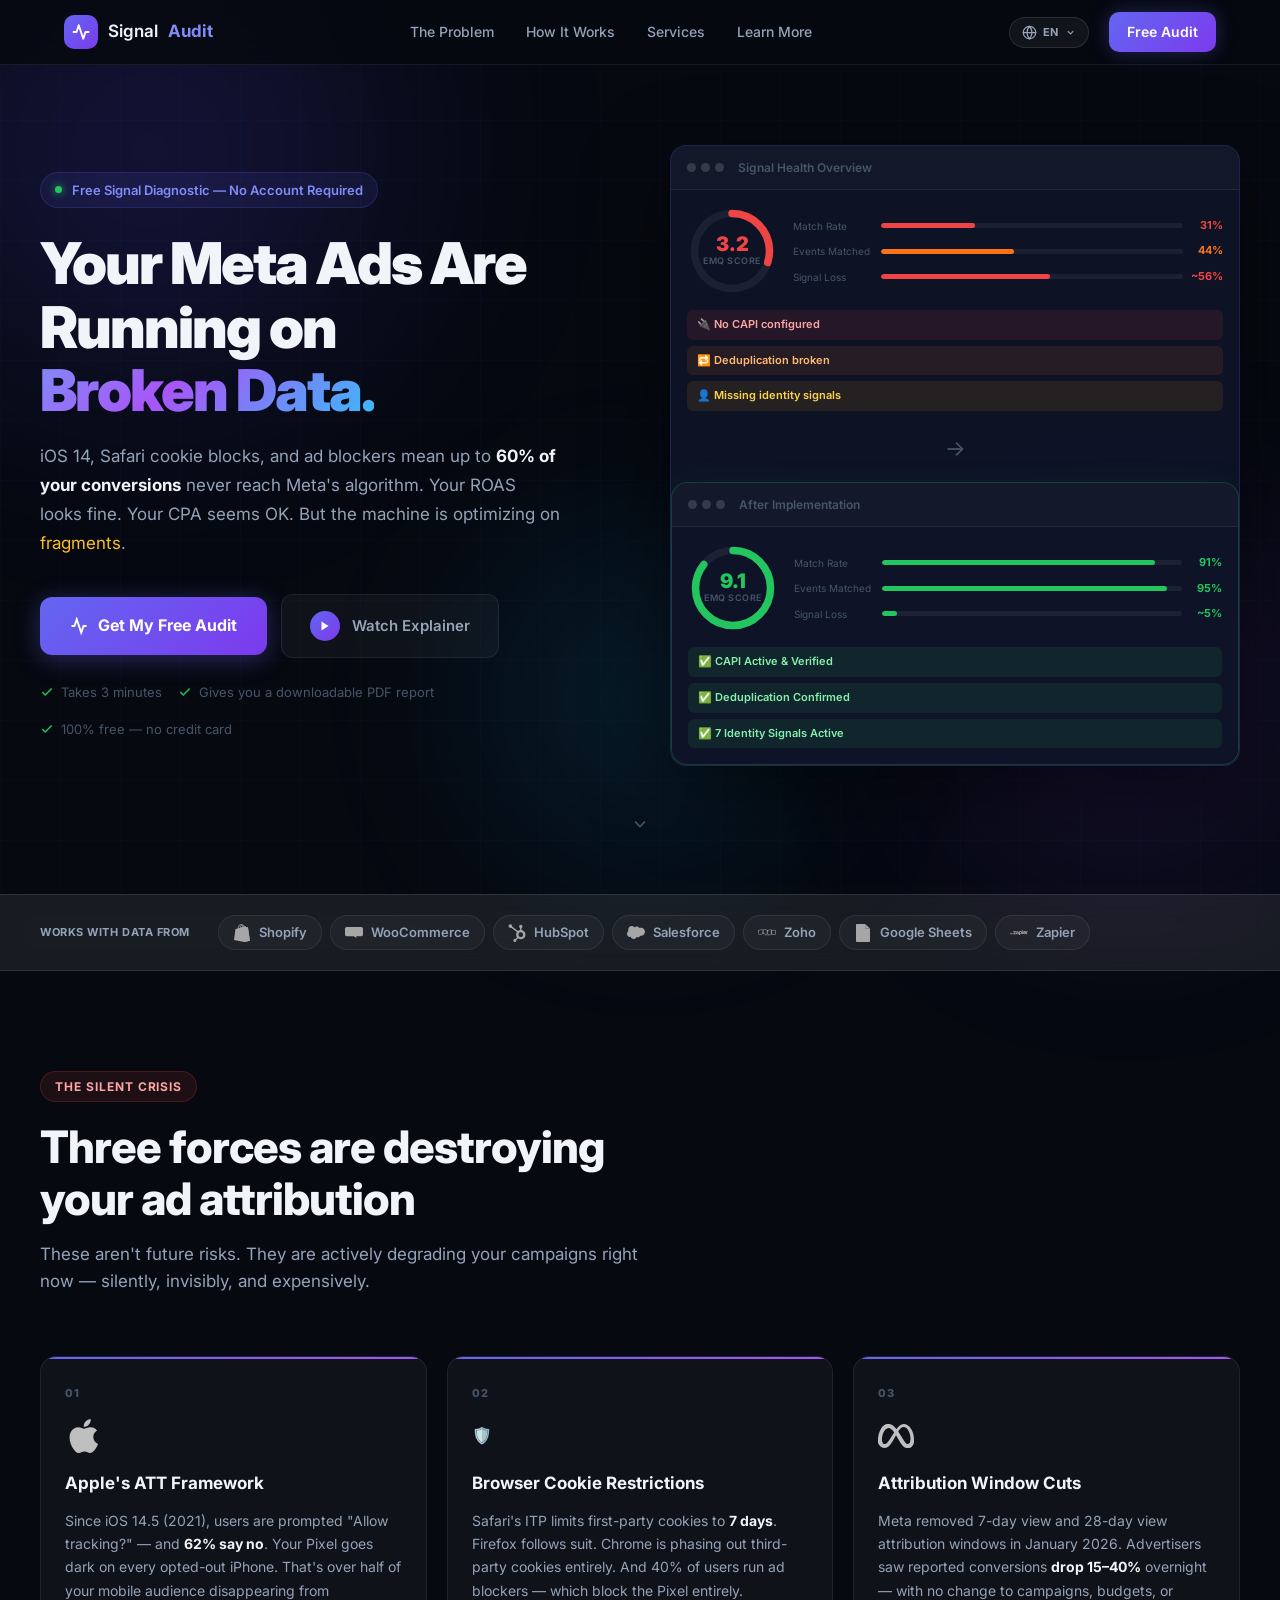
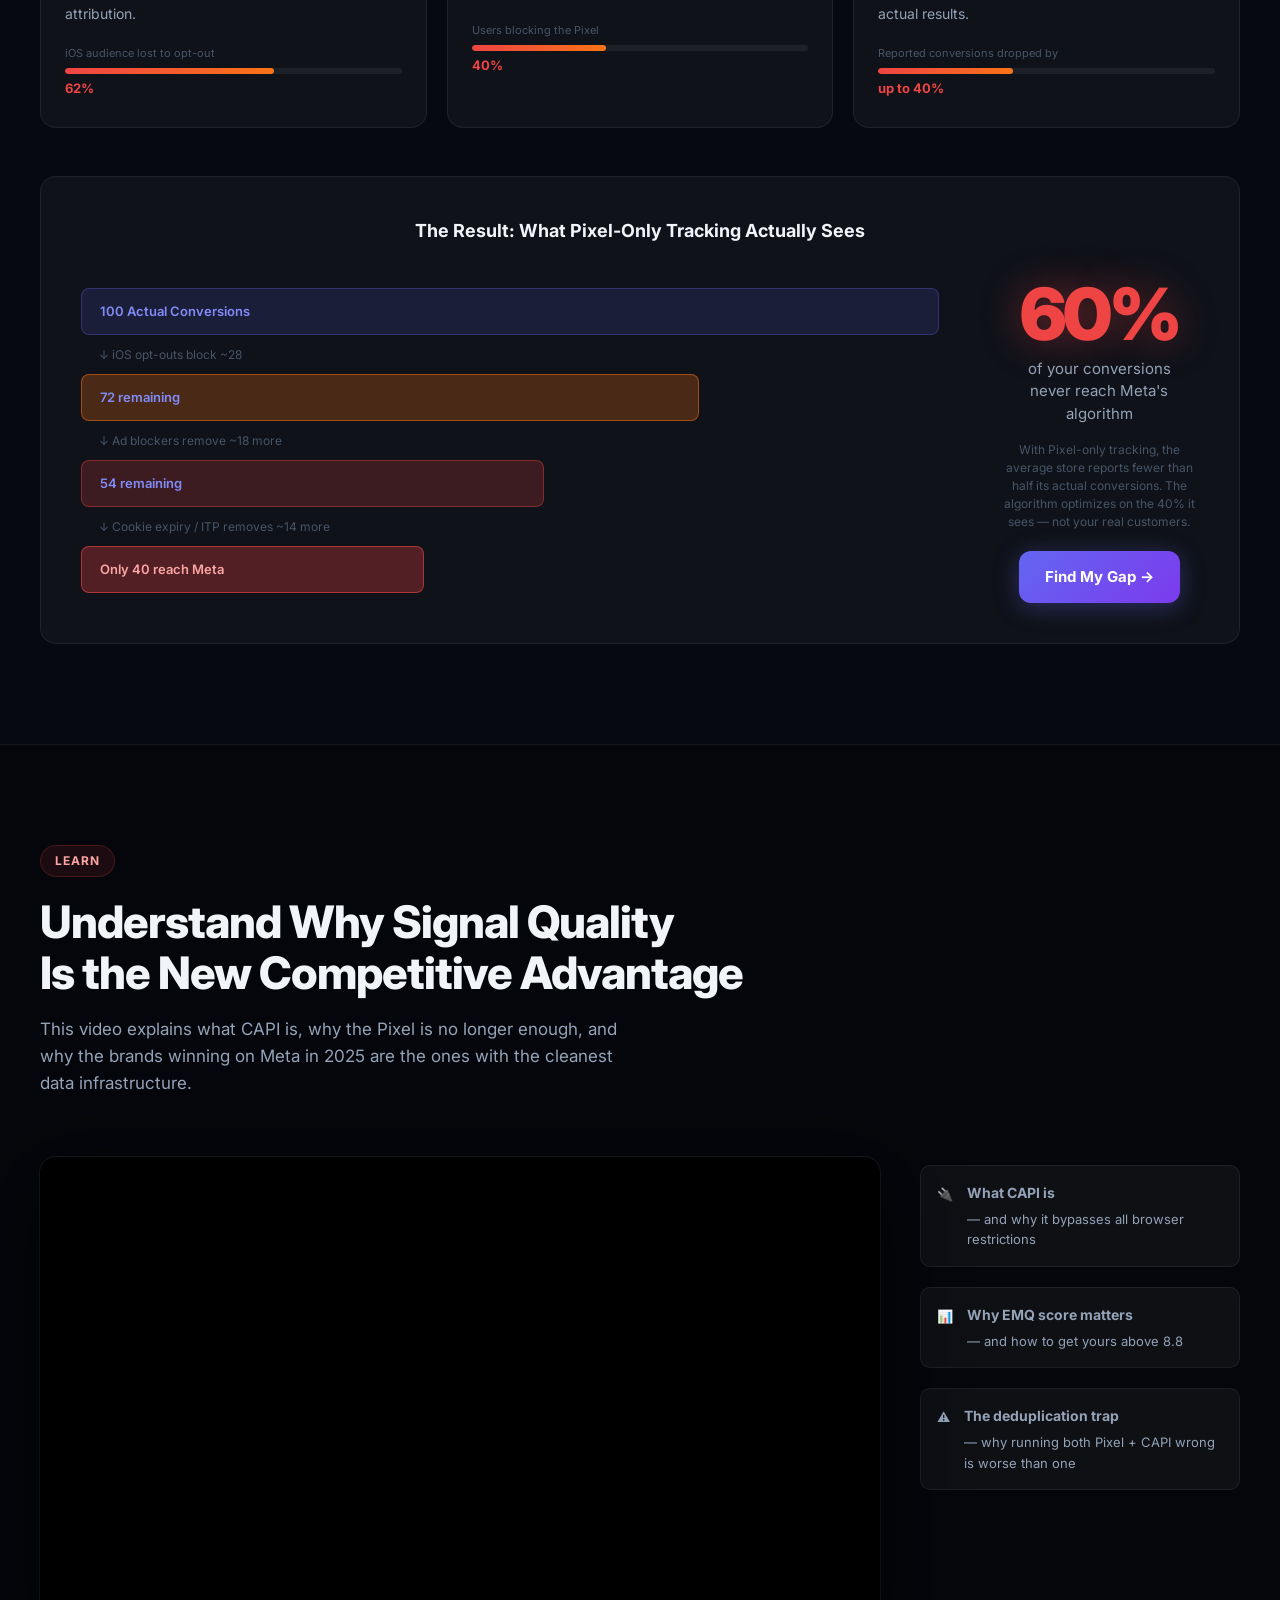
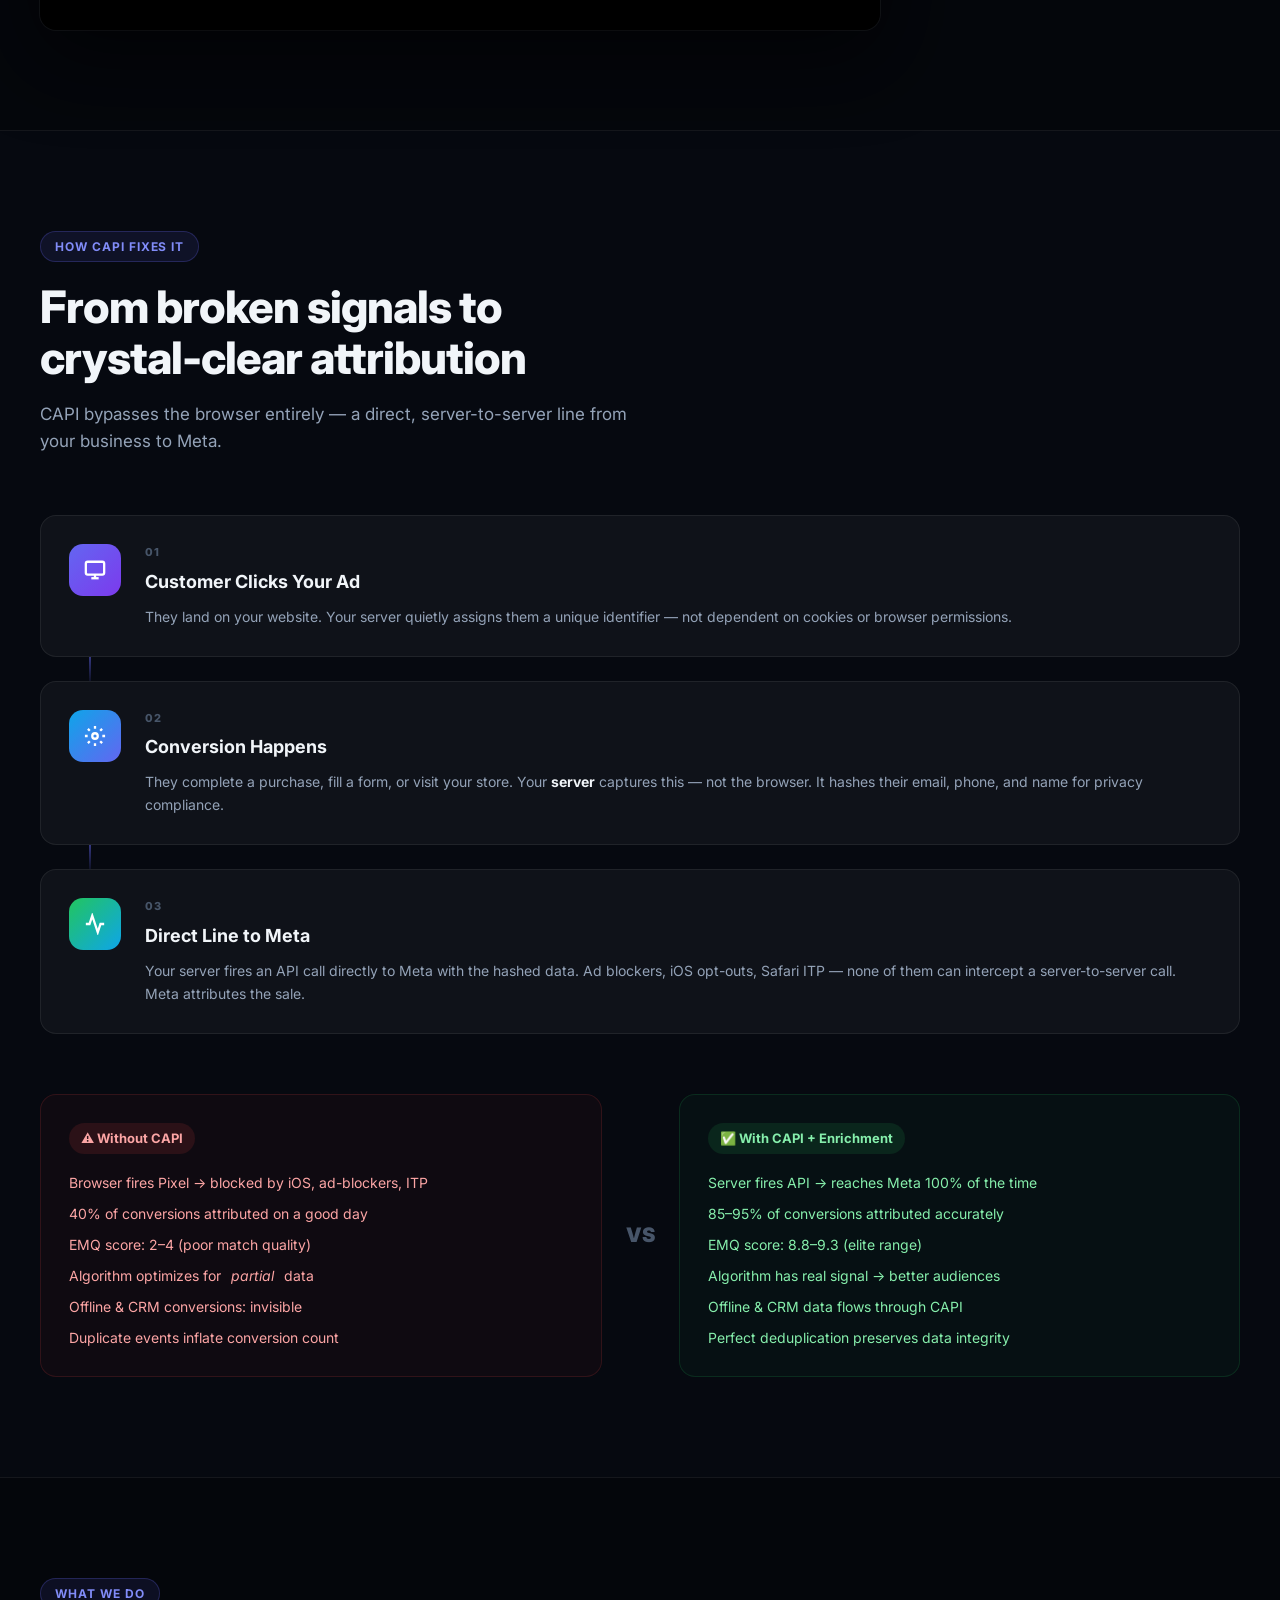
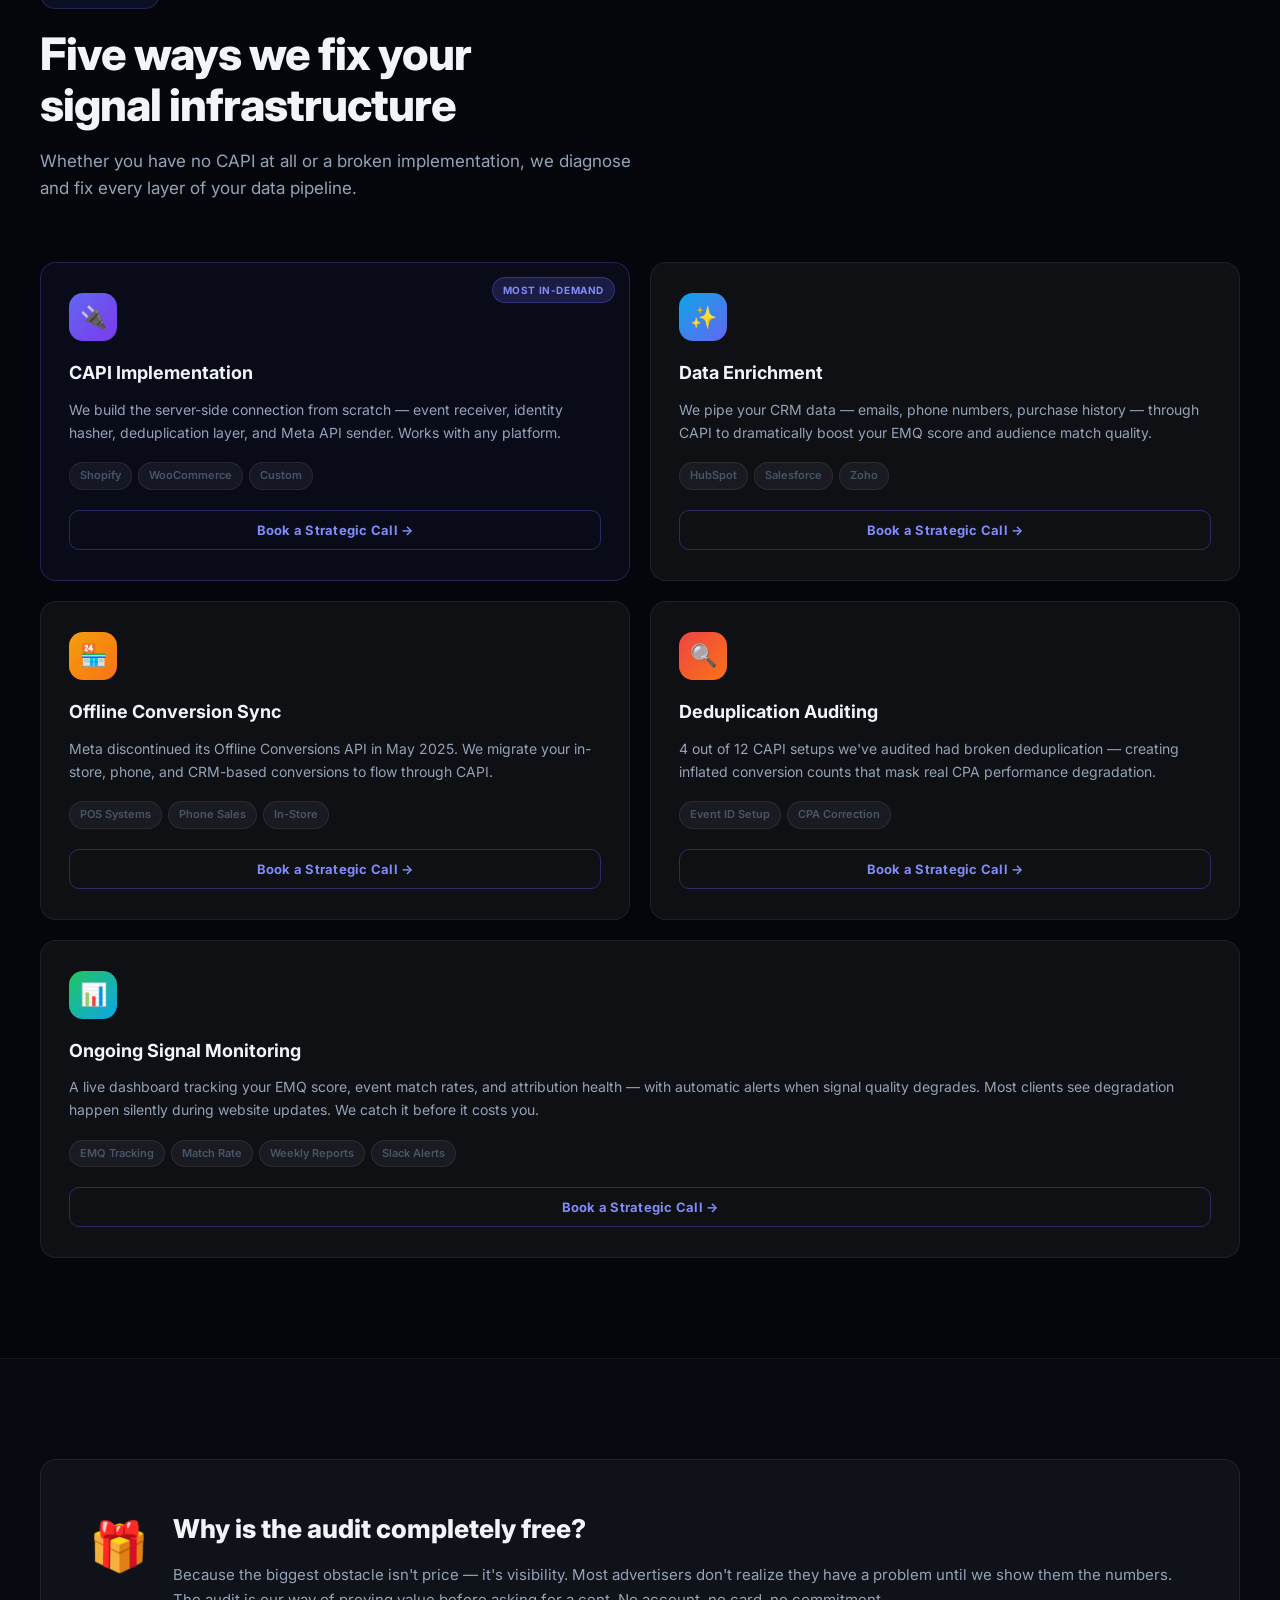
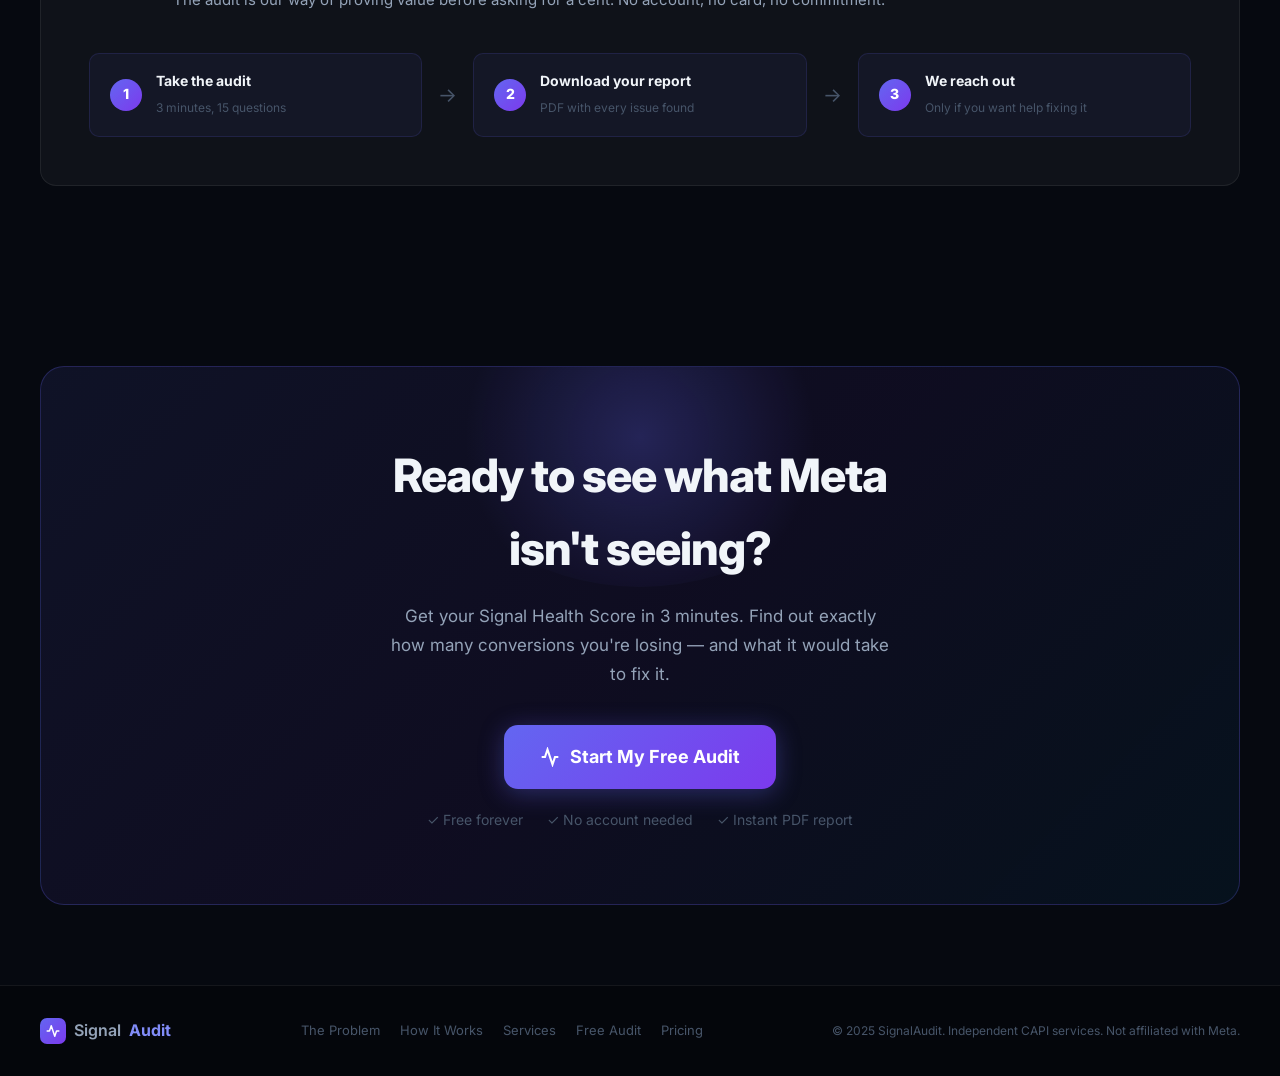
==== commit 70d43a28: "style: use real logo files for trust bar and crisis cards" ====
--- a/index.html
+++ b/index.html
@@ -1,6 +1,14 @@
-﻿<!DOCTYPE html>
+<!DOCTYPE html>
 <html lang="en" dir="ltr">
 <head>
+  <!-- Google Analytics -->
+  <script async src="https://www.googletagmanager.com/gtag/js?id=G-4YYCN5P26J"></script>
+  <script>
+    window.dataLayer = window.dataLayer || [];
+    function gtag(){dataLayer.push(arguments);}
+    gtag('js', new Date());
+    gtag('config', 'G-4YYCN5P26J');
+  </script>
   <meta charset="UTF-8" />
   <meta name="viewport" content="width=device-width, initial-scale=1.0" />
   <title>SignalAudit — Free Meta CAPI Diagnostic for Advertisers</title>
@@ -219,13 +227,13 @@
     <div class="trust-inner">
       <span class="trust-label" data-i18n="trust_label">Works with data from</span>
       <div class="trust-logos">
-        <div class="tlogo">🛍️ Shopify</div>
-        <div class="tlogo">🔴 WooCommerce</div>
-        <div class="tlogo">🟠 HubSpot</div>
-        <div class="tlogo">📊 Salesforce</div>
-        <div class="tlogo">📋 Zoho</div>
-        <div class="tlogo">📁 Google Sheets</div>
-        <div class="tlogo">⚡ Zapier</div>
+        <div class="tlogo"><img src="assets/logos/shopify.svg" alt="Shopify" class="tlogo-img"> Shopify</div>
+        <div class="tlogo"><img src="assets/logos/woocommerce.svg" alt="WooCommerce" class="tlogo-img"> WooCommerce</div>
+        <div class="tlogo"><img src="assets/logos/hubspot-1.svg" alt="HubSpot" class="tlogo-img"> HubSpot</div>
+        <div class="tlogo"><img src="assets/logos/salesforce-2.svg" alt="Salesforce" class="tlogo-img"> Salesforce</div>
+        <div class="tlogo"><img src="assets/logos/zoho-logo-512.png" alt="Zoho" class="tlogo-img"> Zoho</div>
+        <div class="tlogo"><img src="assets/logos/google-sheets-logo-icon.svg" alt="Google Sheets" class="tlogo-img"> Google Sheets</div>
+        <div class="tlogo"><img src="assets/logos/zapier-2.svg" alt="Zapier" class="tlogo-img"> Zapier</div>
       </div>
     </div>
   </div>
@@ -240,7 +248,9 @@
       <div class="crisis-grid">
         <div class="crisis-card reveal">
           <div class="crisis-num" data-i18n="crisis1_num">01</div>
-          <div class="crisis-icon">🍎</div>
+          <div class="crisis-icon">
+            <img src="assets/logos/apple-13.svg" alt="Apple" class="crisis-logo">
+          </div>
           <h3 data-i18n="crisis1_title">Apple's ATT Framework</h3>
           <p data-i18n-html="crisis1_body">Since iOS 14.5 (2021), users are prompted "Allow tracking?" — and <strong>62% say no</strong>.</p>
           <div class="crisis-stat">
@@ -262,7 +272,9 @@
         </div>
         <div class="crisis-card reveal">
           <div class="crisis-num" data-i18n="crisis3_num">03</div>
-          <div class="crisis-icon">📉</div>
+          <div class="crisis-icon">
+            <img src="assets/logos/meta-3.svg" alt="Meta" class="crisis-logo">
+          </div>
           <h3 data-i18n="crisis3_title">Attribution Window Cuts</h3>
           <p data-i18n-html="crisis3_body">Meta removed 7-day view and 28-day view attribution windows in January 2026.</p>
           <div class="crisis-stat">
--- a/landing.css
+++ b/landing.css
@@ -281,25 +281,39 @@
 
 /* ═══════════ TRUST BAR ═══════════ */
 .trust-bar {
-  position: relative; z-index: 1;
-  border-top: 1px solid var(--border);
-  border-bottom: 1px solid var(--border);
-  background: rgba(255,255,255,0.015);
-  padding: 16px 24px;
+  position: relative; z-index: 10;
+  border-top: 1px solid rgba(255, 255, 255, 0.1);
+  border-bottom: 1px solid rgba(255, 255, 255, 0.1);
+  background: rgba(255, 255, 255, 0.08);
+  backdrop-filter: blur(16px);
+  -webkit-backdrop-filter: blur(16px);
+  padding: 20px 24px;
 }
 .trust-inner {
   max-width: 1200px; margin: 0 auto;
   display: flex; align-items: center; gap: 28px; flex-wrap: wrap;
 }
-.trust-label { font-size: 12px; font-weight: 600; color: var(--text-3); white-space: nowrap; }
+.trust-label { font-size: 11px; font-weight: 700; color: var(--text-2); white-space: nowrap; text-transform: uppercase; letter-spacing: 0.05em; }
 .trust-logos { display: flex; align-items: center; gap: 8px; flex-wrap: wrap; }
 .tlogo {
-  font-size: 12px; font-weight: 600; color: var(--text-3);
-  background: rgba(255,255,255,0.04); border: 1px solid var(--border);
-  padding: 5px 12px; border-radius: 100px;
-  transition: all 0.2s;
-}
-.tlogo:hover { color: var(--text-2); background: rgba(255,255,255,0.07); }
+  display: flex; align-items: center; gap: 8px;
+  font-size: 13px; font-weight: 600; color: var(--text-2);
+  background: rgba(255,255,255,0.03); border: 1px solid rgba(255,255,255,0.08);
+  padding: 6px 14px; border-radius: 100px;
+  transition: all 0.22s var(--ease);
+}
+.tlogo-img {
+  width: 18px; height: 18px; object-fit: contain; flex-shrink: 0;
+  filter: brightness(0) invert(0.65);
+  transition: filter 0.2s;
+}
+.tlogo:hover { 
+  color: var(--text-1); 
+  background: rgba(255,255,255,0.07); 
+  border-color: rgba(255,255,255,0.15);
+  transform: translateY(-1px);
+}
+.tlogo:hover .tlogo-img { filter: brightness(0) invert(0.9); }
 
 /* ═══════════ SECTIONS ═══════════ */
 .section {
@@ -353,7 +367,15 @@
   font-size: 11px; font-weight: 800; color: var(--text-3); margin-bottom: 14px;
   letter-spacing: 0.1em;
 }
-.crisis-icon { font-size: 32px; margin-bottom: 14px; }
+.crisis-icon { 
+  display: flex; align-items: center; justify-content: flex-start;
+  height: 40px; margin-bottom: 14px; color: var(--accent-2); 
+}
+.crisis-icon svg { width: 32px; height: 32px; }
+.crisis-logo {
+  width: 36px; height: 36px; object-fit: contain;
+  filter: brightness(0) invert(0.75);
+}
 .crisis-card h3 { font-size: 17px; font-weight: 700; margin-bottom: 12px; }
 .crisis-card p  { font-size: 14px; color: var(--text-2); line-height: 1.65; margin-bottom: 20px; }
 .crisis-card strong { color: var(--text-1); }
@@ -600,7 +622,16 @@
 /* ═══════════ RESPONSIVE ═══════════ */
 @media (max-width: 900px) {
   .hero-inner            { grid-template-columns: 1fr; }
-  .hero-visual           { display: none; }
+  .hero-visual           { margin-top: 32px; }
+  .mock-card             { max-width: 100%; }
+  .mock-arrow            { transform: rotate(90deg); font-size: 18px; padding: 8px 0; }
+  .mock-gauge-row        { gap: 12px; }
+  .gauge-wrap            { width: 70px; height: 70px; }
+  .gauge-num             { font-size: 16px; }
+  .gauge-sub             { font-size: 8px; }
+  .g-stat-label          { width: 65px; font-size: 9px; }
+  .g-stat-pct            { font-size: 10px; }
+  .mock-issue            { font-size: 10px; padding: 5px 8px; }
   .crisis-grid           { grid-template-columns: 1fr; }
   .video-wrap            { grid-template-columns: 1fr; }
   .compare-grid          { grid-template-columns: 1fr; }
@@ -721,12 +752,83 @@
 [dir="rtl"] .crisis-stat  { text-align: right; }
 
 @media (max-width: 600px) {
-  .section { padding: 64px 16px; }
-  h1       { font-size: 32px; }
-  .hero    { padding: 60px 16px 48px; }
-  .nav-inner { padding: 0 16px; }
-  .free-banner { padding: 28px 20px; }
-  .free-left   { flex-direction: column; }
-  .footer-inner { flex-direction: column; text-align: center; }
-  .footer-links { justify-content: center; }
-}
+  .section { padding: 52px 16px; }
+  h1       { font-size: 32px; letter-spacing: -1px; }
+  .hero    { padding: 48px 16px 36px; }
+  .nav-inner { padding: 0 14px; height: 56px; }
+  .nav-logo { font-size: 15px; }
+  .nav-cta { padding: 7px 14px; font-size: 12px; }
+  .section-title { font-size: clamp(26px, 6vw, 36px); }
+  .section-sub { font-size: 15px; margin-bottom: 36px; }
+  .hero-sub { font-size: 15px; }
+  .hero-actions { flex-direction: column; gap: 10px; }
+  .hero-actions .btn-primary { width: 100%; justify-content: center; }
+  .hero-actions .btn-ghost { width: 100%; justify-content: center; }
+
+  /* Crisis section */
+  .crisis-card { padding: 20px 16px; }
+  .crisis-card h3 { font-size: 15px; }
+  .crisis-card p  { font-size: 13px; }
+  .crisis-icon { font-size: 26px; }
+
+  /* Infograph */
+  .infograph { padding: 24px 16px; }
+  .infograph-title { font-size: 15px; }
+  .infograph-big-num { font-size: 52px; }
+
+  /* Flow */
+  .flow-step { padding: 20px 16px; gap: 14px; }
+  .flow-icon { width: 42px; height: 42px; border-radius: 12px; }
+  .flow-title { font-size: 16px; }
+  .flow-body  { font-size: 13px; }
+  .flow-connector { margin-left: 36px; }
+
+  /* Compare */
+  .compare-card { padding: 20px 16px; }
+  .compare-label { font-size: 12px; }
+
+  /* Service cards */
+  .service-card { padding: 24px 18px; }
+  .service-card h3 { font-size: 16px; }
+  .service-card p  { font-size: 13px; }
+  .service-icon { width: 40px; height: 40px; border-radius: 12px; font-size: 18px; margin-bottom: 14px; }
+  .svc-cta-btn { padding: 10px 14px; font-size: 12px; }
+
+  /* Free banner */
+  .free-banner { padding: 24px 16px; gap: 24px; }
+  .free-left { flex-direction: column; gap: 14px; }
+  .free-icon { font-size: 36px; }
+  .free-left h2 { font-size: 20px; }
+  .free-left p  { font-size: 13px; }
+  .free-step { padding: 12px 14px; }
+
+  /* CTA section */
+  .cta-block { padding: 40px 18px; }
+  .cta-block h2 { font-size: clamp(24px, 6vw, 36px); }
+  .cta-block p  { font-size: 15px; }
+  .cta-proof { font-size: 12px; gap: 14px; }
+
+  /* Footer */
+  .footer-inner { flex-direction: column; text-align: center; gap: 16px; }
+  .footer-links { justify-content: center; gap: 14px; }
+  .footer-links a { font-size: 12px; }
+  .footer-copy { font-size: 11px; }
+
+  /* Lead modal */
+  #leadModal > div:nth-child(2) {
+    padding: 24px 20px;
+    border-radius: 16px;
+    max-height: 88vh;
+  }
+}
+
+/* Ultra-small phones (iPhone SE, Galaxy Fold) */
+@media (max-width: 380px) {
+  h1 { font-size: 28px; }
+  .hero { padding: 40px 12px 32px; }
+  .section { padding: 40px 12px; }
+  .nav-cta { display: none; }
+  .service-card { padding: 18px 14px; }
+  .cta-block { padding: 32px 14px; }
+}
+
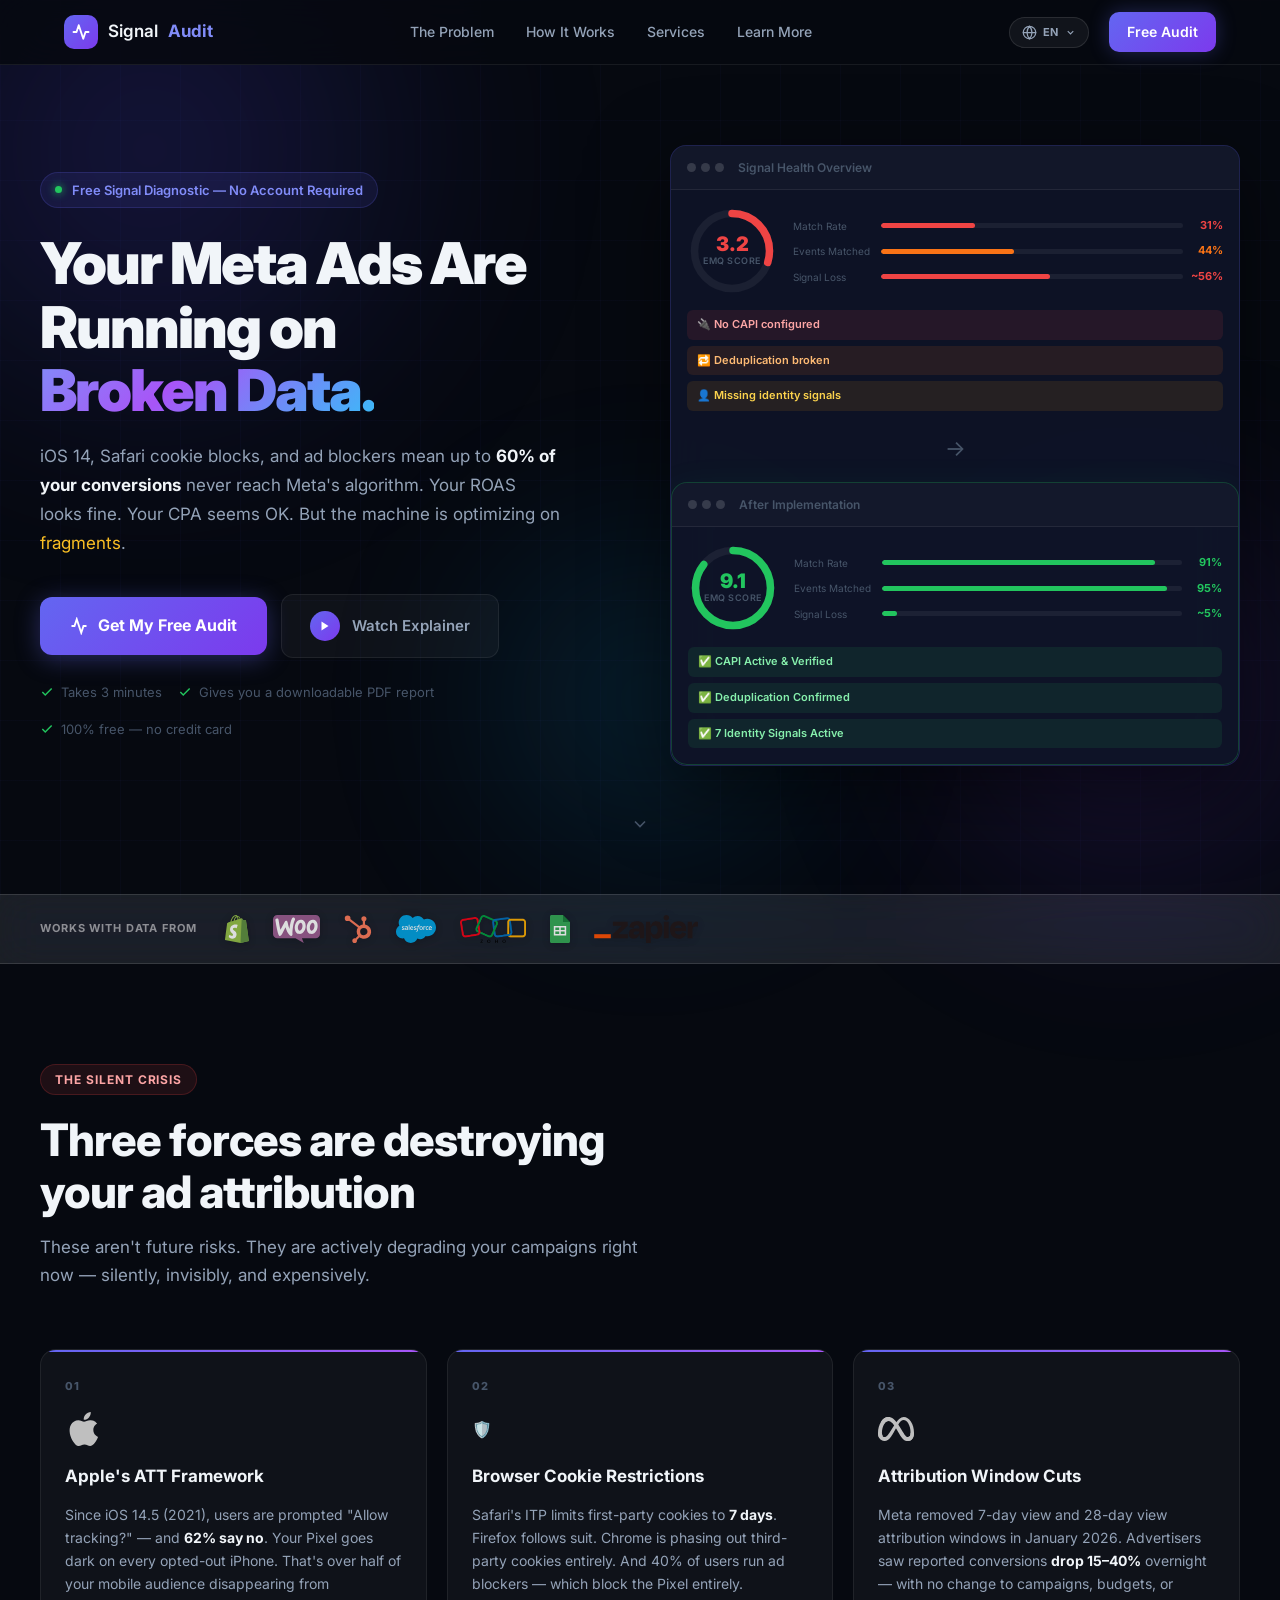
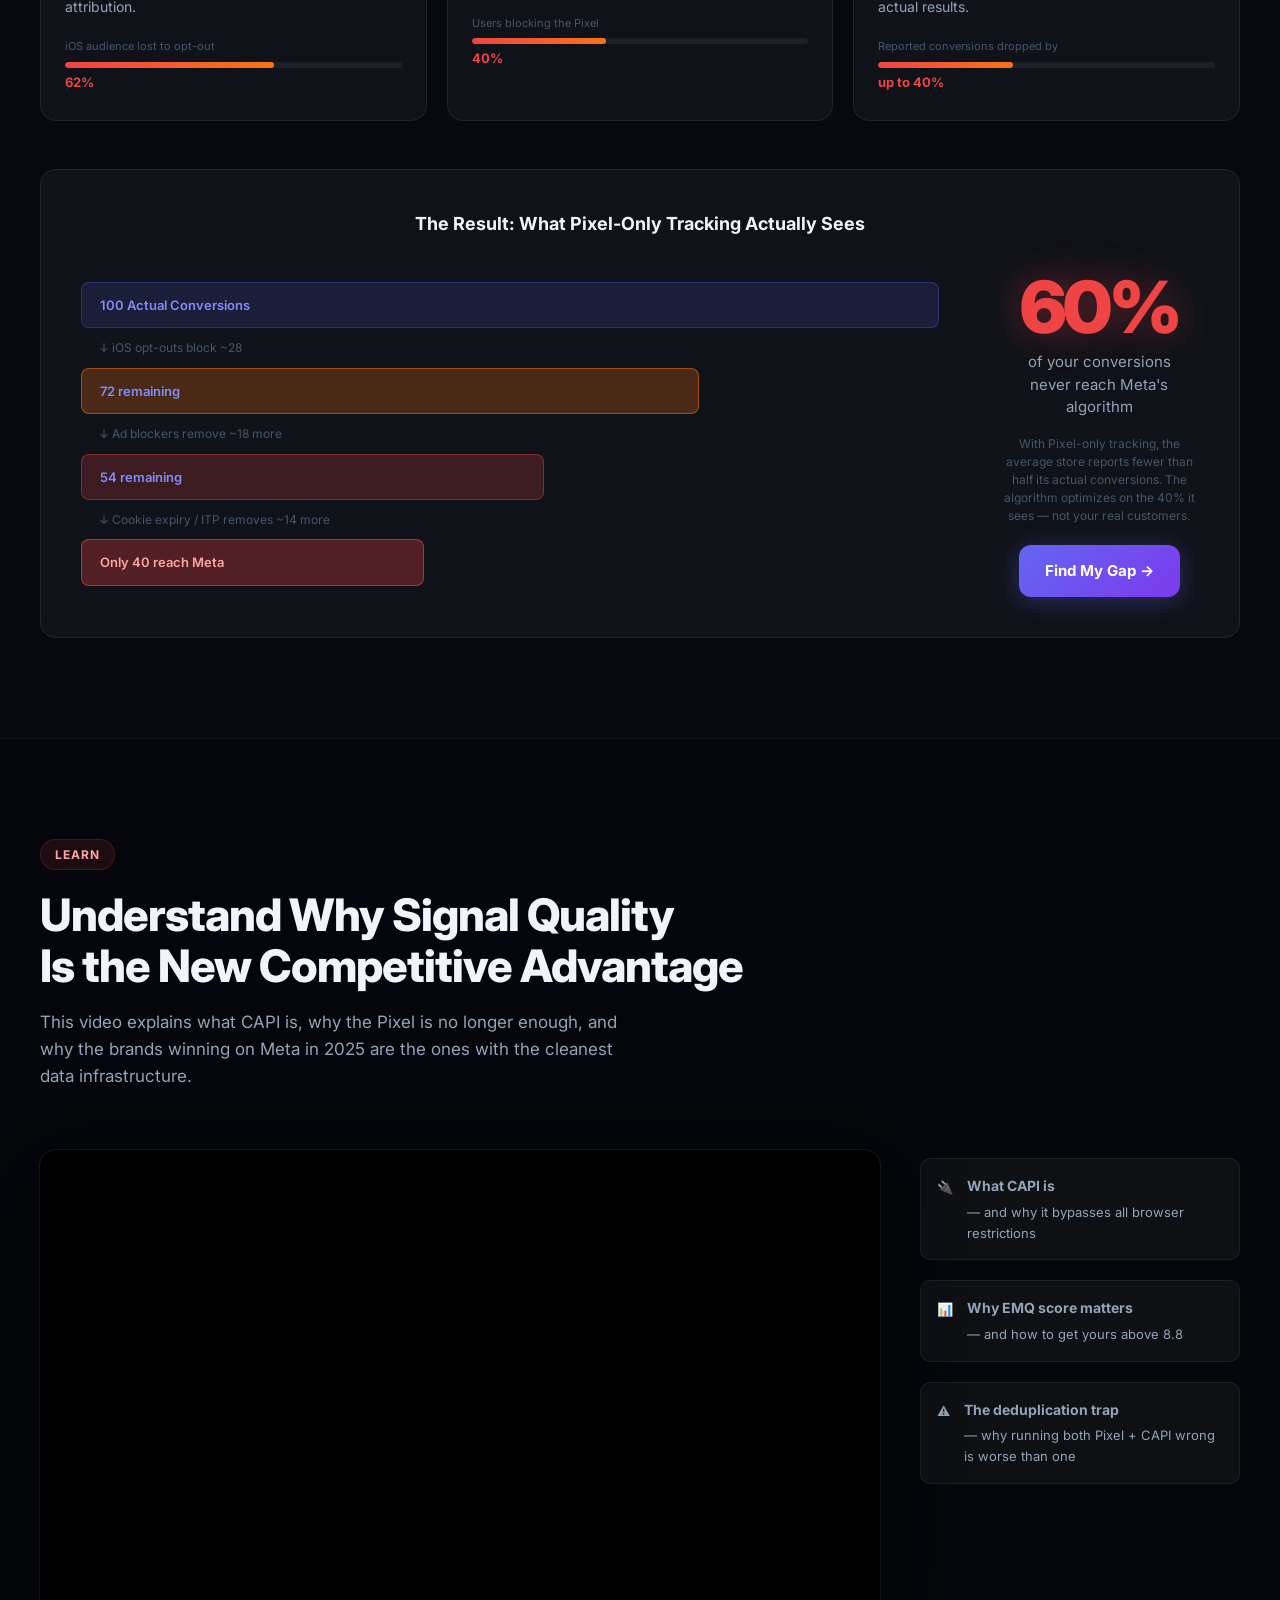
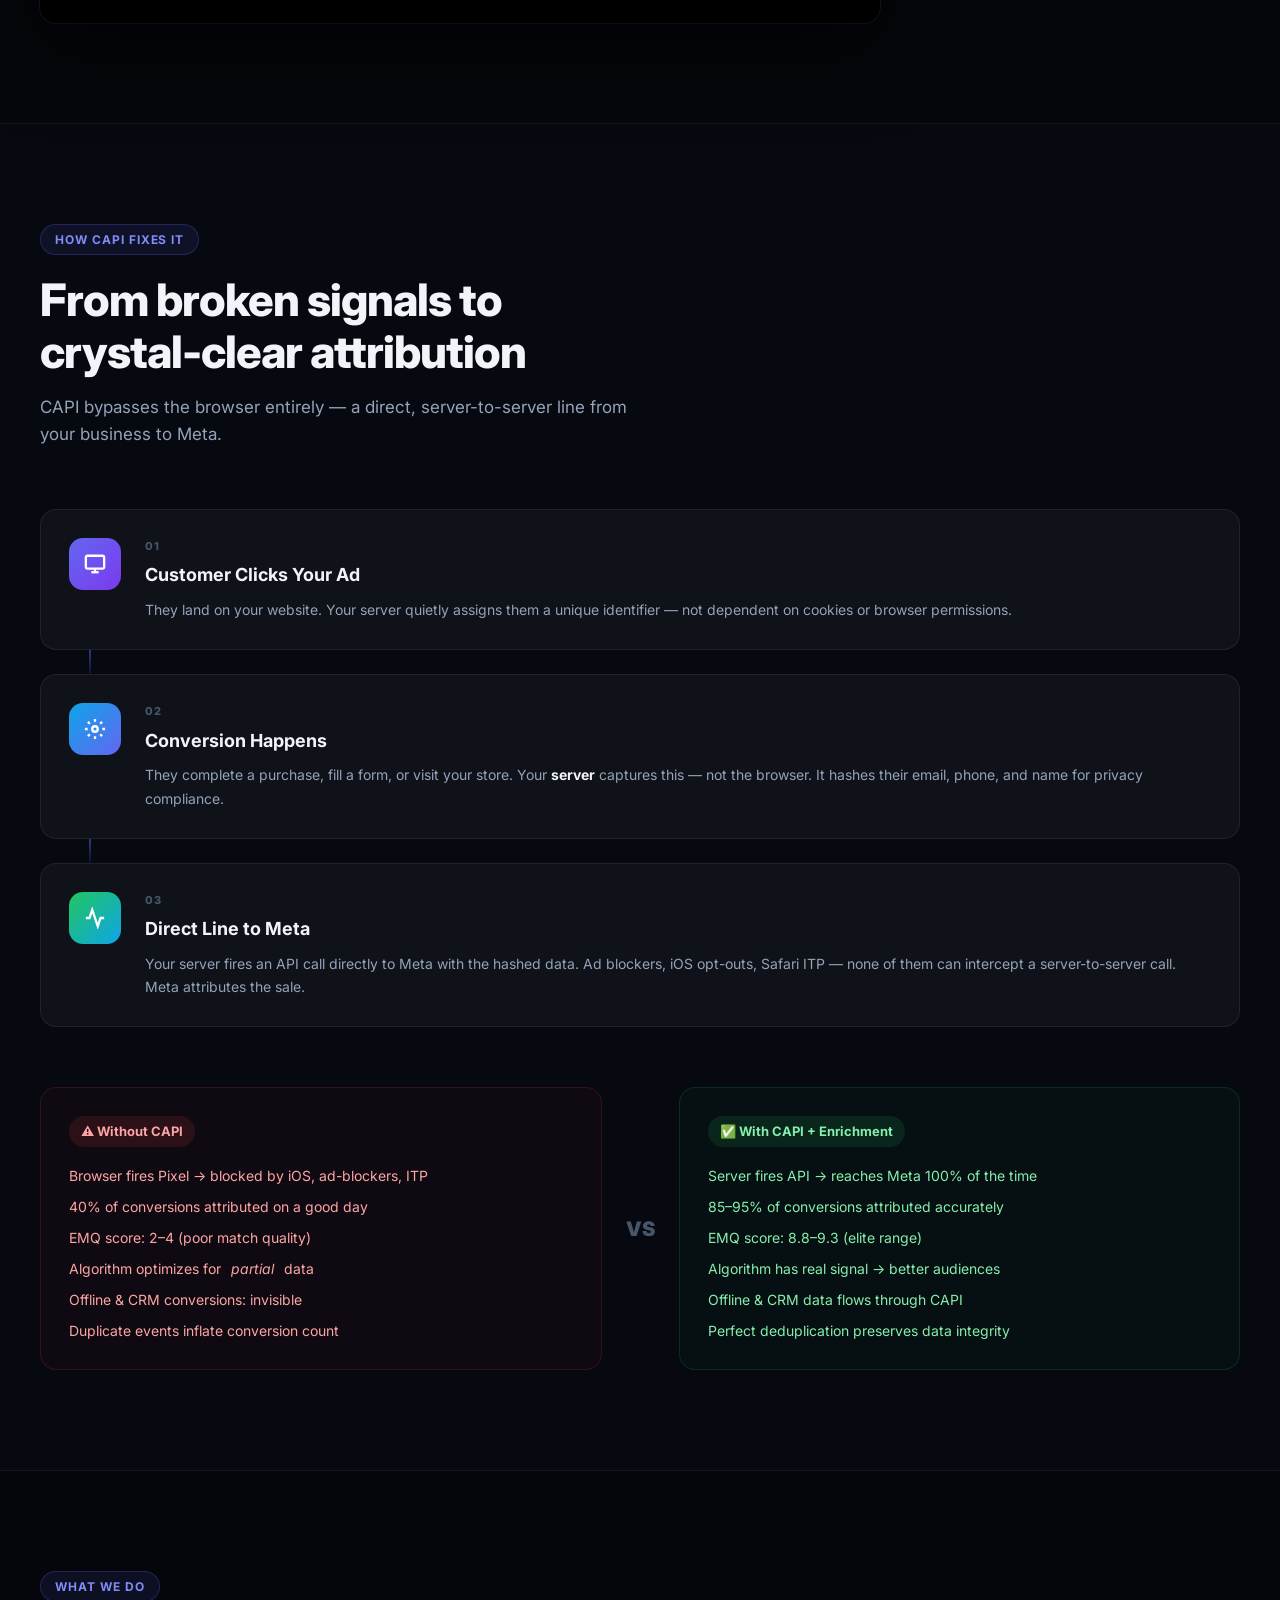
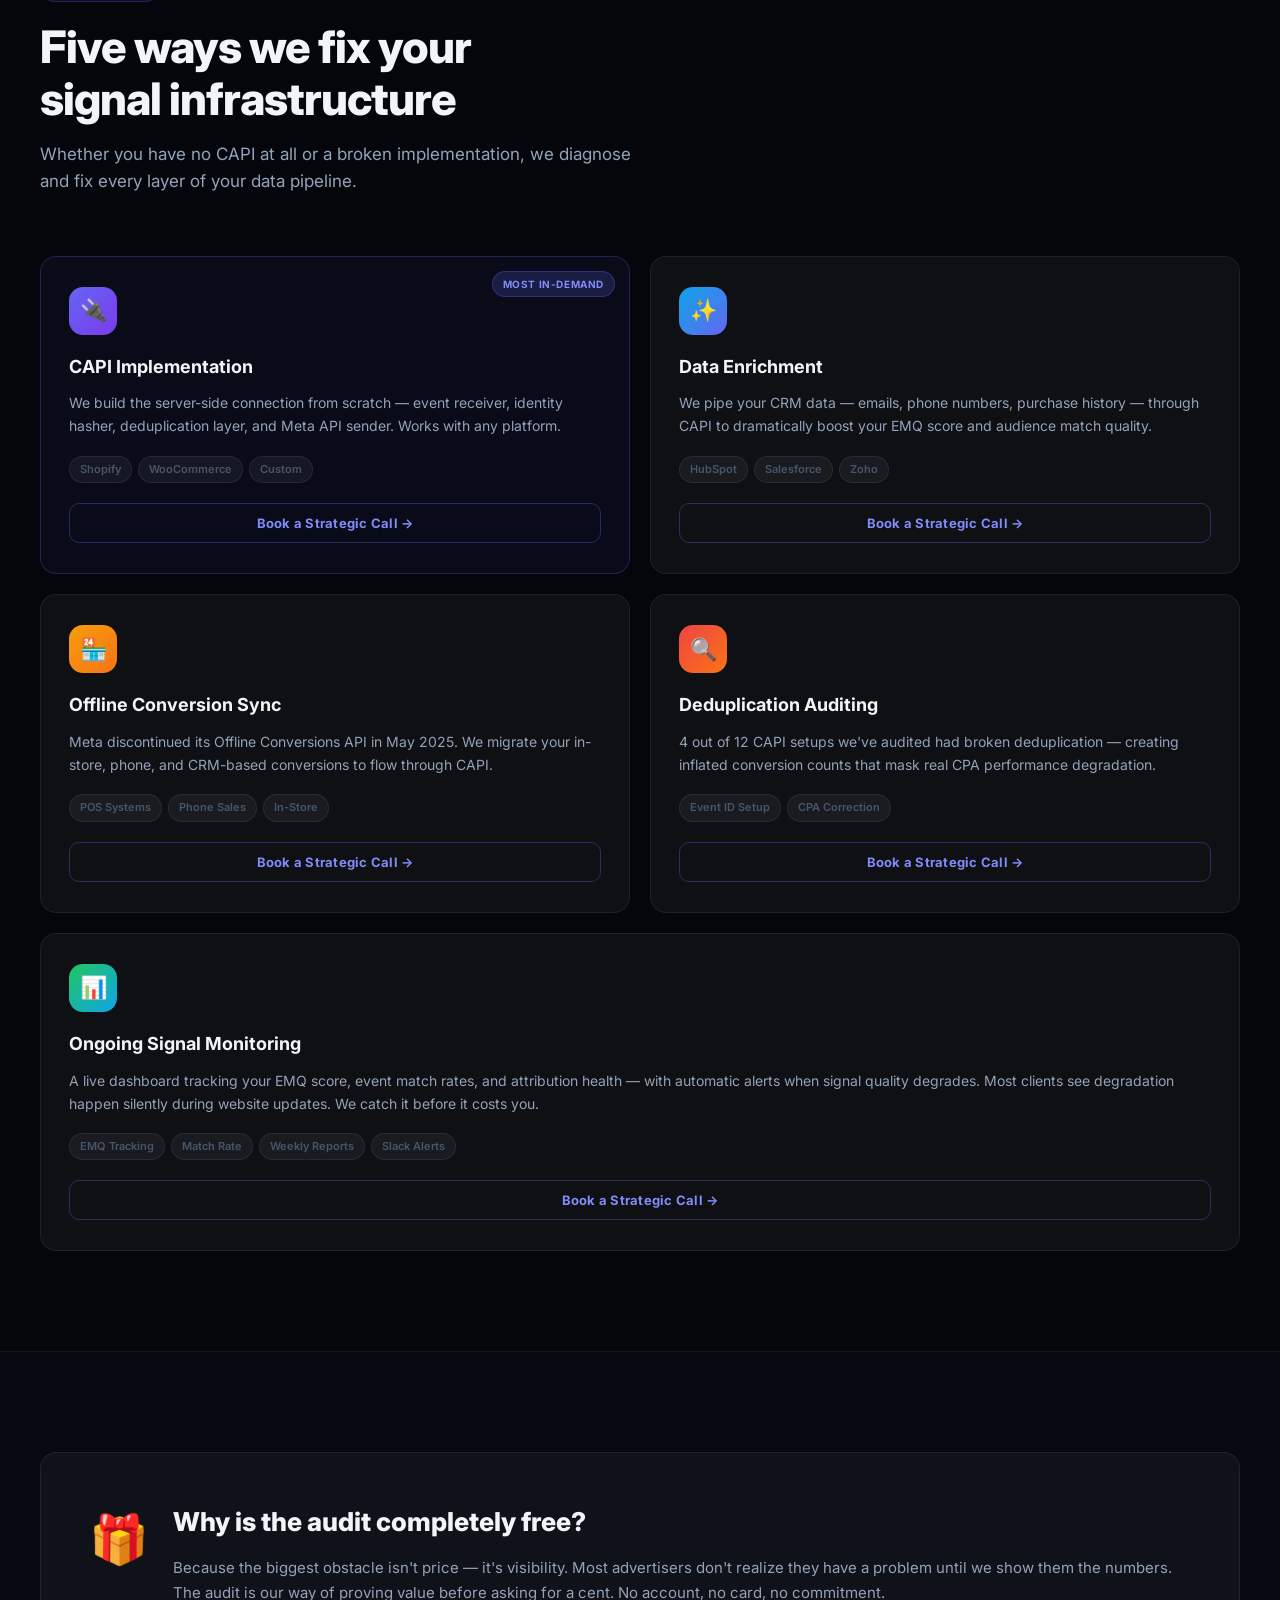
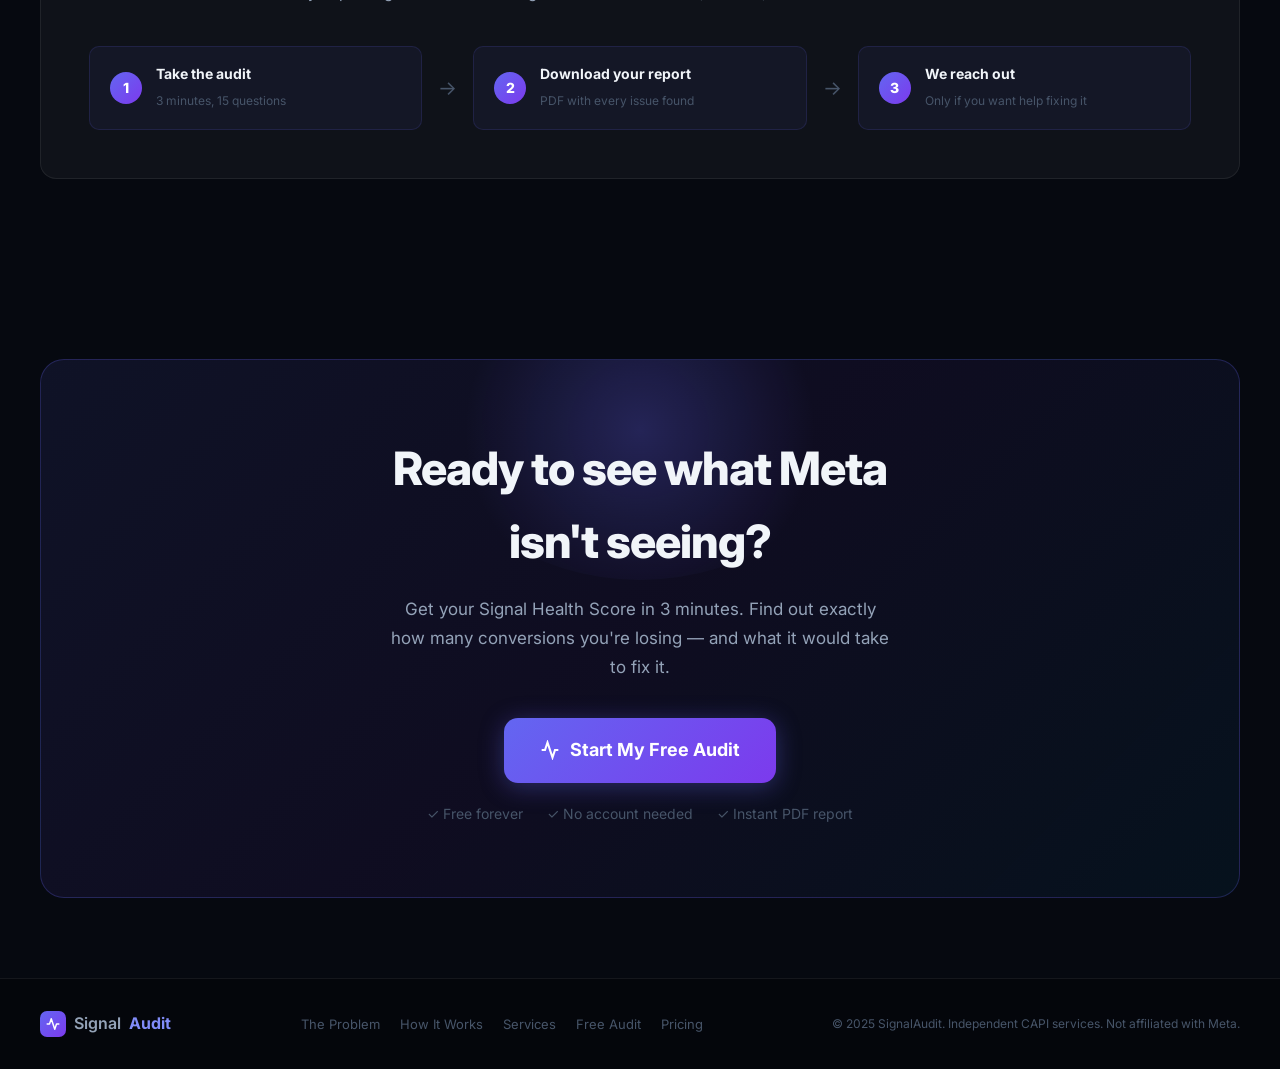
==== commit 8ab4d1fb: "style: trust bar foggy white bg + real-color logos, no pill frames" ====
--- a/index.html
+++ b/index.html
@@ -227,13 +227,13 @@
     <div class="trust-inner">
       <span class="trust-label" data-i18n="trust_label">Works with data from</span>
       <div class="trust-logos">
-        <div class="tlogo"><img src="assets/logos/shopify.svg" alt="Shopify" class="tlogo-img"> Shopify</div>
-        <div class="tlogo"><img src="assets/logos/woocommerce.svg" alt="WooCommerce" class="tlogo-img"> WooCommerce</div>
-        <div class="tlogo"><img src="assets/logos/hubspot-1.svg" alt="HubSpot" class="tlogo-img"> HubSpot</div>
-        <div class="tlogo"><img src="assets/logos/salesforce-2.svg" alt="Salesforce" class="tlogo-img"> Salesforce</div>
-        <div class="tlogo"><img src="assets/logos/zoho-logo-512.png" alt="Zoho" class="tlogo-img"> Zoho</div>
-        <div class="tlogo"><img src="assets/logos/google-sheets-logo-icon.svg" alt="Google Sheets" class="tlogo-img"> Google Sheets</div>
-        <div class="tlogo"><img src="assets/logos/zapier-2.svg" alt="Zapier" class="tlogo-img"> Zapier</div>
+        <img src="assets/logos/shopify.svg" alt="Shopify" class="tlogo-img">
+        <img src="assets/logos/woocommerce.svg" alt="WooCommerce" class="tlogo-img">
+        <img src="assets/logos/hubspot-1.svg" alt="HubSpot" class="tlogo-img">
+        <img src="assets/logos/salesforce-2.svg" alt="Salesforce" class="tlogo-img">
+        <img src="assets/logos/zoho-logo-512.png" alt="Zoho" class="tlogo-img">
+        <img src="assets/logos/google-sheets-logo-icon.svg" alt="Google Sheets" class="tlogo-img">
+        <img src="assets/logos/zapier-2.svg" alt="Zapier" class="tlogo-img">
       </div>
     </div>
   </div>
--- a/landing.css
+++ b/landing.css
@@ -282,38 +282,26 @@
 /* ═══════════ TRUST BAR ═══════════ */
 .trust-bar {
   position: relative; z-index: 10;
-  border-top: 1px solid rgba(255, 255, 255, 0.1);
-  border-bottom: 1px solid rgba(255, 255, 255, 0.1);
-  background: rgba(255, 255, 255, 0.08);
-  backdrop-filter: blur(16px);
-  -webkit-backdrop-filter: blur(16px);
+  border-top: 1px solid rgba(255, 255, 255, 0.12);
+  border-bottom: 1px solid rgba(255, 255, 255, 0.12);
+  background: rgba(255, 255, 255, 0.09);
+  backdrop-filter: blur(20px) saturate(160%);
+  -webkit-backdrop-filter: blur(20px) saturate(160%);
   padding: 20px 24px;
 }
 .trust-inner {
   max-width: 1200px; margin: 0 auto;
   display: flex; align-items: center; gap: 28px; flex-wrap: wrap;
 }
-.trust-label { font-size: 11px; font-weight: 700; color: var(--text-2); white-space: nowrap; text-transform: uppercase; letter-spacing: 0.05em; }
-.trust-logos { display: flex; align-items: center; gap: 8px; flex-wrap: wrap; }
-.tlogo {
-  display: flex; align-items: center; gap: 8px;
-  font-size: 13px; font-weight: 600; color: var(--text-2);
-  background: rgba(255,255,255,0.03); border: 1px solid rgba(255,255,255,0.08);
-  padding: 6px 14px; border-radius: 100px;
-  transition: all 0.22s var(--ease);
-}
+.trust-label { font-size: 11px; font-weight: 700; color: rgba(255,255,255,0.5); white-space: nowrap; text-transform: uppercase; letter-spacing: 0.08em; }
+.trust-logos { display: flex; align-items: center; gap: 24px; flex-wrap: wrap; }
 .tlogo-img {
-  width: 18px; height: 18px; object-fit: contain; flex-shrink: 0;
-  filter: brightness(0) invert(0.65);
-  transition: filter 0.2s;
-}
-.tlogo:hover { 
-  color: var(--text-1); 
-  background: rgba(255,255,255,0.07); 
-  border-color: rgba(255,255,255,0.15);
-  transform: translateY(-1px);
-}
-.tlogo:hover .tlogo-img { filter: brightness(0) invert(0.9); }
+  height: 28px; width: auto; object-fit: contain; flex-shrink: 0;
+  opacity: 0.85;
+  transition: opacity 0.2s, transform 0.2s;
+  filter: drop-shadow(0 1px 4px rgba(0,0,0,0.25));
+}
+.tlogo-img:hover { opacity: 1; transform: scale(1.08); }
 
 /* ═══════════ SECTIONS ═══════════ */
 .section {
